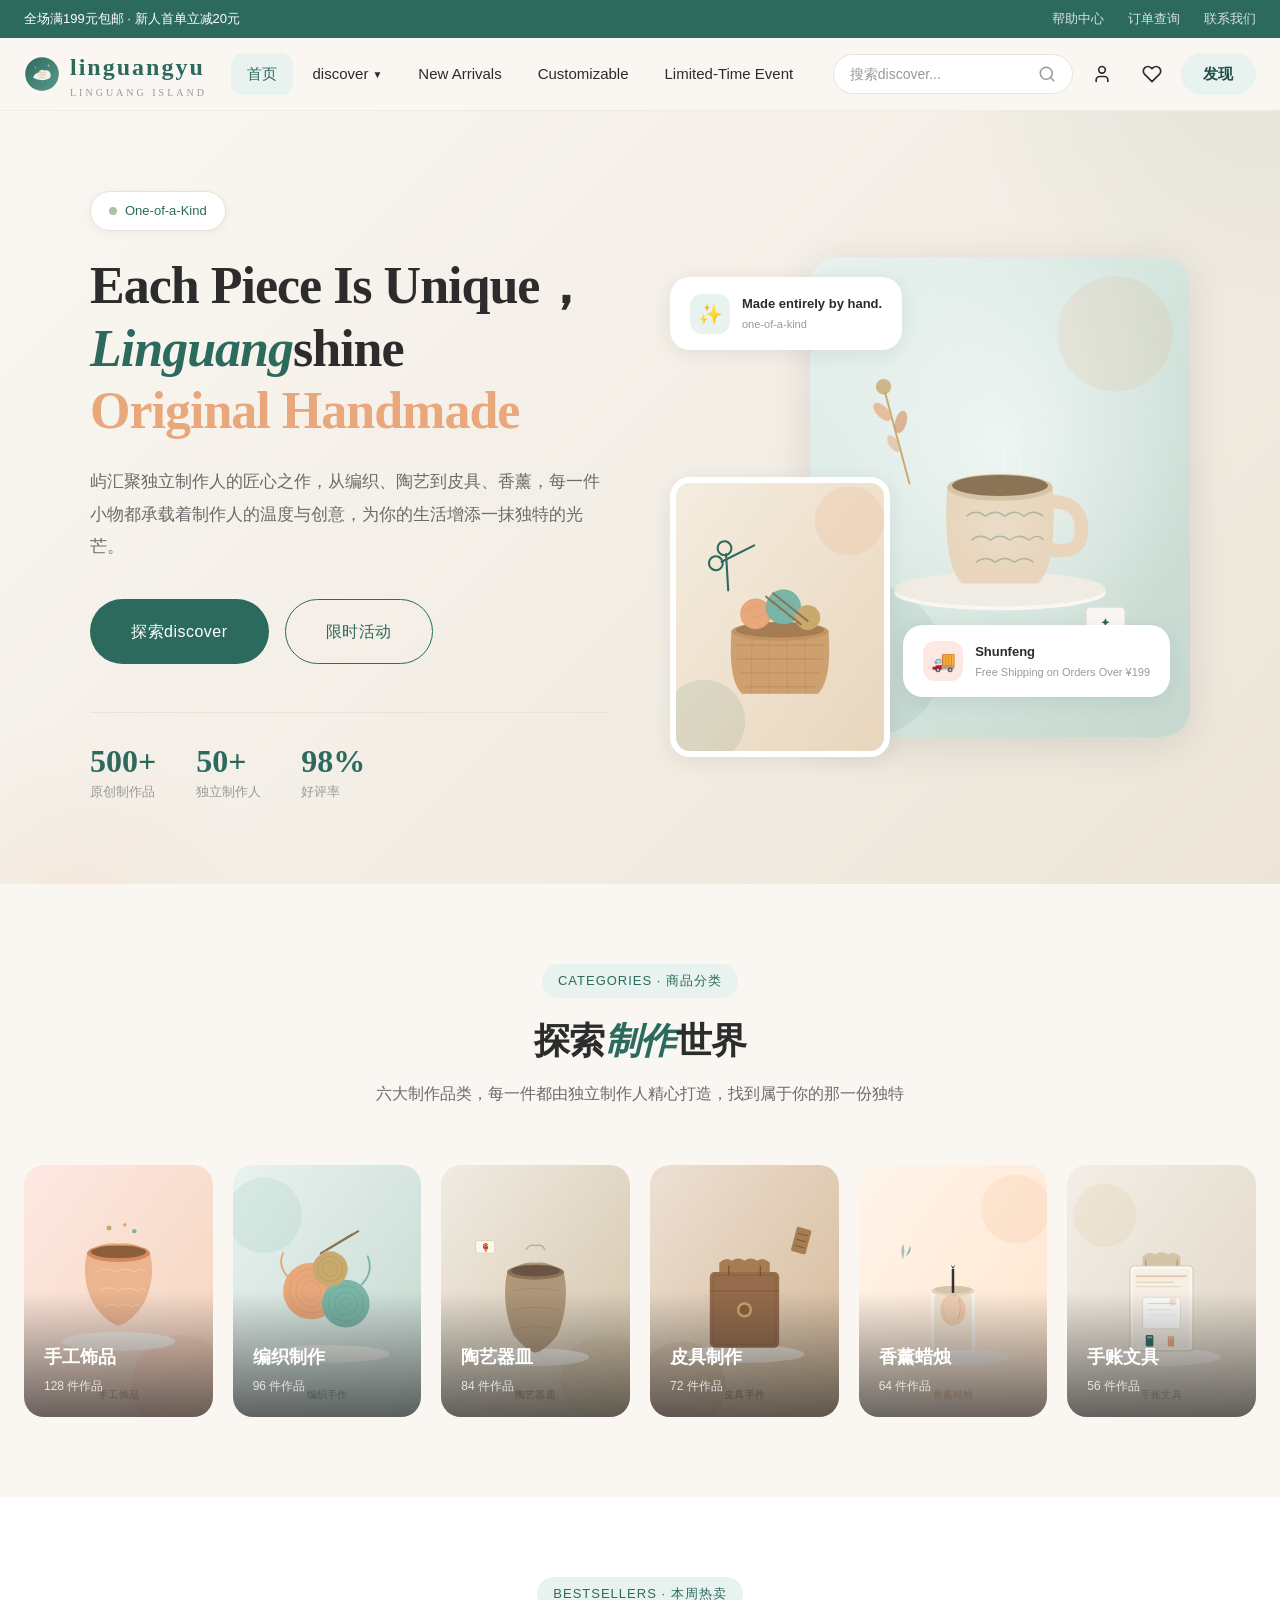
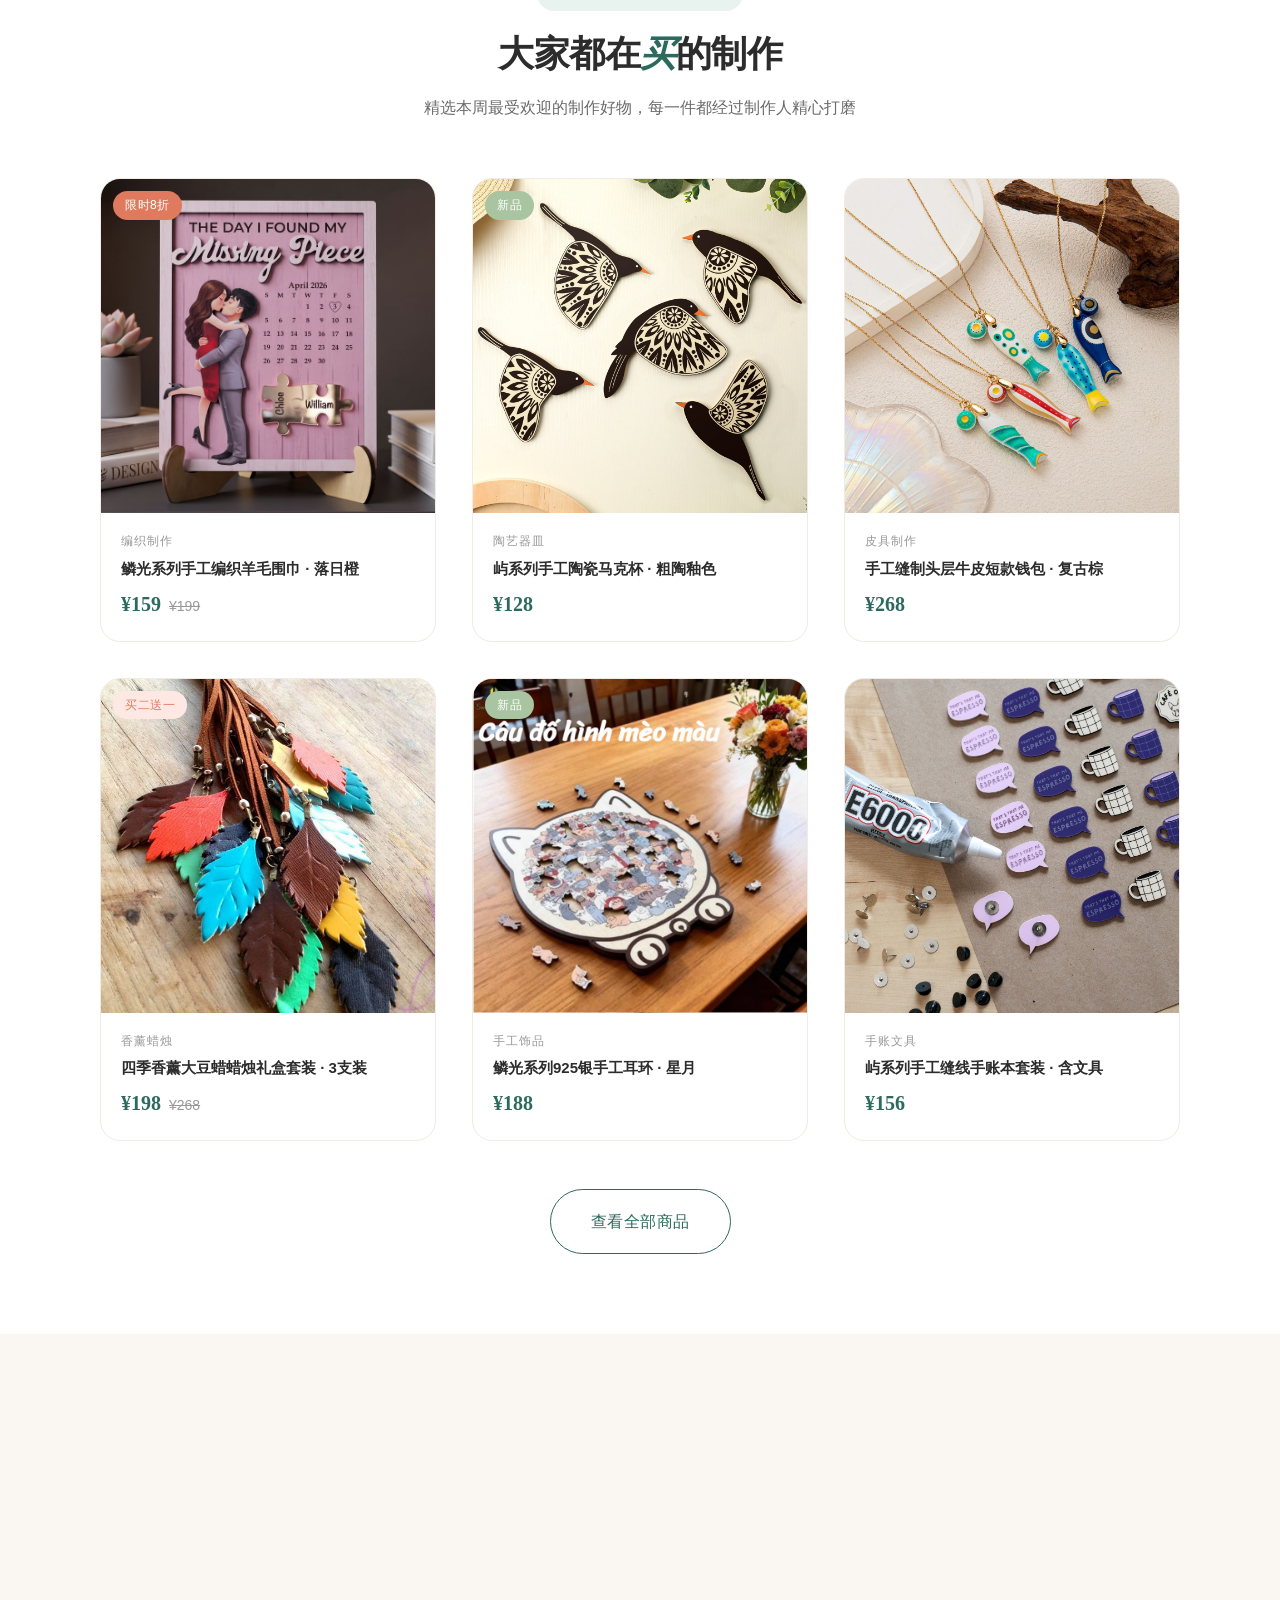
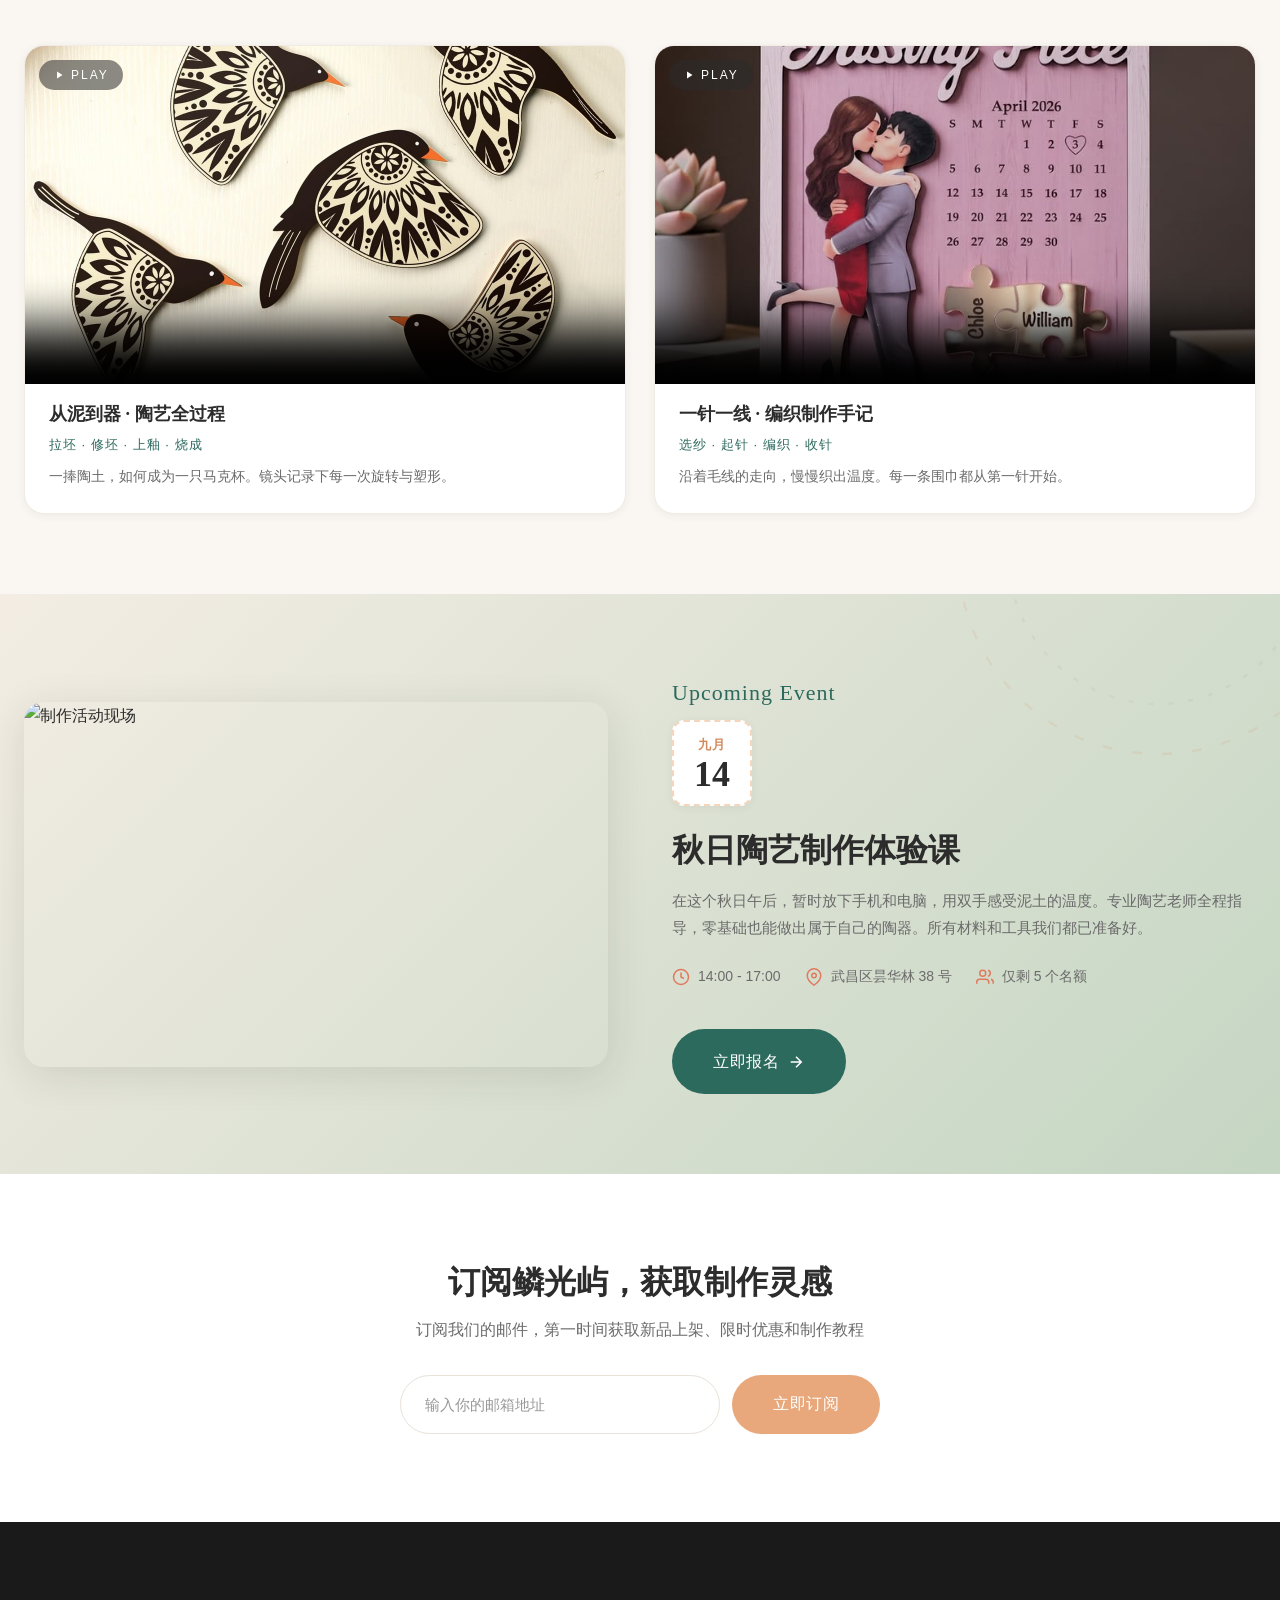
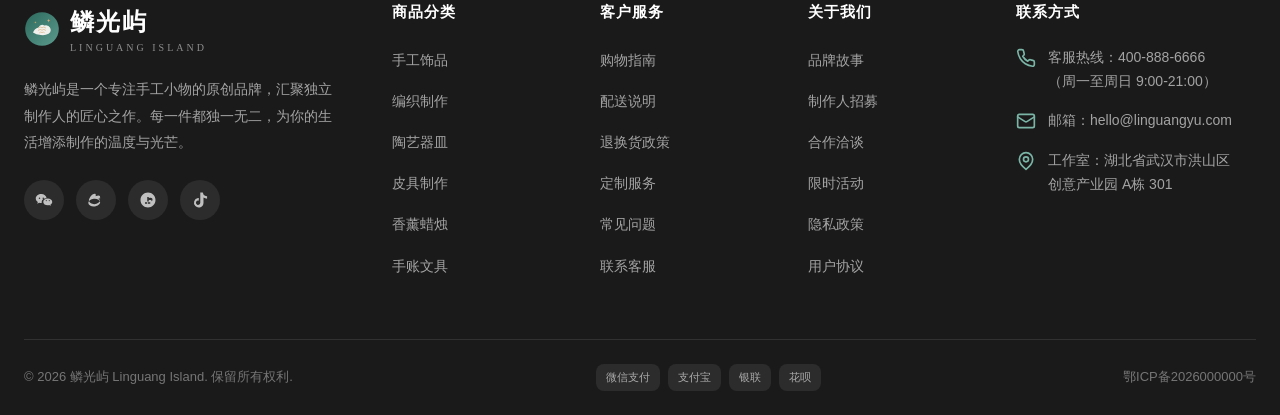
==== index.html @ 82189725 "Add files via upload" ====
<!DOCTYPE html>
<html lang="zh-CN">
<head>
  <meta charset="UTF-8">
  <meta name="viewport" content="width=device-width, initial-scale=1.0">
  <title>Linguang Island</title>
  <meta name="description" content="Linguang Island">
  <link rel="stylesheet" href="css/style.css">
  <link rel="icon" type="image/svg+xml" href="images/logo.svg">
</head>
<body>

  <!-- Top Bar -->
  <div class="top-bar">
    <div class="container">
      <span>全场满199元包邮 · 新人首单立减20元</span>
      <div class="top-bar-links">
        <a href="#">帮助中心</a>
        <a href="#">订单查询</a>
        <a href="#">联系我们</a>
      </div>
    </div>
  </div>

  <!-- Header -->
  <header class="header">
    <div class="container">
      <div class="header-inner">
        <!-- Logo -->
        <a href="index.html" class="logo">
          <img src="images/logo.svg" alt="鳞光屿" class="logo-icon" style="width:36px;height:36px;">
          <div>
            linguangyu
            <span class="logo-sub">LINGUANG ISLAND</span>
          </div>
        </a>

        <!-- Main Navigation -->
        <nav class="main-nav">
          <div class="nav-item"><a href="index.html" class="nav-link active">首页</a></div>
          <div class="nav-item">
            <a href="products.html" class="nav-link">discover<span class="arrow">▼</span></a>
            <div class="dropdown">
              <div class="dropdown-grid">
                <a href="products.html?cat=jewelry" class="dropdown-item"><div class="dropdown-item-icon">💍</div><div class="dropdown-item-title">手工饰品</div><div class="dropdown-item-desc">耳环/项链/手链</div></a>
                <a href="products.html?cat=knit" class="dropdown-item"><div class="dropdown-item-icon">🧶</div><div class="dropdown-item-title">编织制作</div><div class="dropdown-item-desc">围巾/帽子/玩偶</div></a>
                <a href="products.html?cat=ceramic" class="dropdown-item"><div class="dropdown-item-icon">🏺</div><div class="dropdown-item-title">陶艺器皿</div><div class="dropdown-item-desc">杯子/花瓶/餐具</div></a>
                <a href="products.html?cat=leather" class="dropdown-item"><div class="dropdown-item-icon">👜</div><div class="dropdown-item-title">皮具制作</div><div class="dropdown-item-desc">钱包/卡包/皮带</div></a>
                <a href="products.html?cat=candle" class="dropdown-item"><div class="dropdown-item-icon">🕯️</div><div class="dropdown-item-title">香薰蜡烛</div><div class="dropdown-item-desc">香薰/礼盒/套装</div></a>
                <a href="products.html?cat=stationery" class="dropdown-item"><div class="dropdown-item-icon">📔</div><div class="dropdown-item-title">手账文具</div><div class="dropdown-item-desc">笔记本/书签/胶带</div></a>
              </div>
              <div class="dropdown-featured">
                <span class="dropdown-featured-text">本周精选：<strong>手工编织围巾系列</strong> 限时8折</span>
                <a href="products.html" class="btn btn-sm btn-primary">立即选购</a>
              </div>
            </div>
          </div>
          <div class="nav-item"><a href="products.html?sort=new" class="nav-link">New Arrivals</a></div>
          <div class="nav-item"><a href="custom.html" class="nav-link">Customizable</a></div>
          <div class="nav-item"><a href="event.html" class="nav-link">Limited‑Time Event</a></div>
        </nav>

        <!-- Header Actions -->
        <div class="header-actions">
          <div class="search-bar">
            <input type="text" placeholder="搜索discover...">
            <button type="button" aria-label="搜索">
              <svg width="18" height="18" viewBox="0 0 24 24" fill="none" stroke="currentColor" stroke-width="2" stroke-linecap="round" stroke-linejoin="round"><circle cx="11" cy="11" r="8"/><path d="m21 21-4.35-4.35"/></svg>
            </button>
          </div>
          <button class="action-btn" aria-label="我的账户">
            <svg viewBox="0 0 24 24" fill="none" stroke="currentColor" stroke-width="2" stroke-linecap="round" stroke-linejoin="round"><path d="M19 21v-2a4 4 0 0 0-4-4H9a4 4 0 0 0-4 4v2"/><circle cx="12" cy="7" r="4"/></svg>
          </button>
          <button class="action-btn" aria-label="收藏">
            <svg viewBox="0 0 24 24" fill="none" stroke="currentColor" stroke-width="2" stroke-linecap="round" stroke-linejoin="round"><path d="M20.84 4.61a5.5 5.5 0 0 0-7.78 0L12 5.67l-1.06-1.06a5.5 5.5 0 0 0-7.78 7.78l1.06 1.06L12 21.23l7.78-7.78 1.06-1.06a5.5 5.5 0 0 0 0-7.78z"/></svg>
          </button>
          <a href="products.html" class="header-discover-btn">发现</a>
          <button class="action-btn mobile-menu-btn" aria-label="菜单">
            <svg viewBox="0 0 24 24" fill="none" stroke="currentColor" stroke-width="2" stroke-linecap="round" stroke-linejoin="round"><line x1="4" x2="20" y1="12" y2="12"/><line x1="4" x2="20" y1="6" y2="6"/><line x1="4" x2="20" y1="18" y2="18"/></svg>
          </button>
        </div>
      </div>
    </div>
  </header>

  <!-- Mobile Menu -->
  <div class="mobile-menu-overlay"></div>
  <div class="mobile-menu">
    <div class="mobile-menu-header">
      <span class="logo" style="font-size:20px;">鳞光屿</span>
      <button class="mobile-menu-close" aria-label="关闭">
        <svg width="20" height="20" viewBox="0 0 24 24" fill="none" stroke="currentColor" stroke-width="2" stroke-linecap="round" stroke-linejoin="round"><path d="M18 6 6 18"/><path d="m6 6 12 12"/></svg>
      </button>
    </div>
    <nav class="mobile-nav-list">
      <a href="index.html" class="mobile-nav-link active">首页</a>
      <a href="products.html" class="mobile-nav-link">discover</a>
      <a href="products.html?sort=new" class="mobile-nav-link">New Arrivals</a>
      <a href="custom.html" class="mobile-nav-link">Customizable</a>
      <a href="event.html" class="mobile-nav-link">Limited‑Time Event</a>
    </nav>
  </div>

  <!-- Hero Section -->
  <section class="hero">
    <div class="container">
      <div class="hero-content">
        <div class="hero-text">
          <div class="hero-badge">
            <span class="dot"></span>
            One‑of‑a‑Kind
          </div>
          <h1 class="hero-title">
            Each Piece Is Unique，<br>
            <span class="italic">Linguang</span>shine<br>
            <span class="accent-text">Original Handmade</span>
          </h1>
          <p class="hero-desc">
            屿汇聚独立制作人的匠心之作，从编织、陶艺到皮具、香薰，每一件小物都承载着制作人的温度与创意，为你的生活增添一抹独特的光芒。
          </p>
          <div class="hero-actions">
            <a href="products.html" class="btn btn-primary btn-lg">探索discover</a>
            <a href="event.html" class="btn btn-outline btn-lg">限时活动</a>
          </div>
          <div class="hero-stats">
            <div>
              <div class="hero-stat-number">500+</div>
              <div class="hero-stat-label">原创制作品</div>
            </div>
            <div>
              <div class="hero-stat-number">50+</div>
              <div class="hero-stat-label">独立制作人</div>
            </div>
            <div>
              <div class="hero-stat-number">98%</div>
              <div class="hero-stat-label">好评率</div>
            </div>
          </div>
        </div>
        <div class="hero-visual">
          <div class="hero-image-main">
            <img src="images/hero-1.svg" alt="手工陶瓷杯" style="width:100%;height:100%;object-fit:cover;">
          </div>
          <div class="hero-image-sub">
            <img src="images/hero-2.svg" alt="编织制作" style="width:100%;height:100%;object-fit:cover;">
          </div>
          <div class="hero-float-card hero-float-card-1">
            <div class="hero-float-icon" style="background:#E8F2EF;">✨</div>
            <div>
              <div class="hero-float-text">Made entirely by hand.</div>
              <div class="hero-float-sub">one‑of‑a‑kind</div>
            </div>
          </div>
          <div class="hero-float-card hero-float-card-2">
            <div class="hero-float-icon" style="background:#FDE8E3;">🚚</div>
            <div>
              <div class="hero-float-text">Shunfeng</div>
              <div class="hero-float-sub">Free Shipping on Orders Over ¥199</div>
            </div>
          </div>
        </div>
      </div>
    </div>
  </section>

  <!-- Marquee -->
  <!--
  <div class="marquee">
    <div class="marquee-content">
      <span class="marquee-item"><span class="dot"></span> 全场满199元包邮</span>
      <span class="marquee-item"><span class="dot"></span> 新人首单立减20元</span>
      <span class="marquee-item"><span class="dot"></span> 手工编织围巾限时8折</span>
      <span class="marquee-item"><span class="dot"></span> 香薰蜡烛礼盒买二送一</span>
      <span class="marquee-item"><span class="dot"></span> 支持私人定制</span>
      <span class="marquee-item"><span class="dot"></span> 7天无理由退换</span>
      <span class="marquee-item"><span class="dot"></span> 全场满199元包邮</span>
      <span class="marquee-item"><span class="dot"></span> 新人首单立减20元</span>
      <span class="marquee-item"><span class="dot"></span> 手工编织围巾限时8折</span>
      <span class="marquee-item"><span class="dot"></span> 香薰蜡烛礼盒买二送一</span>
      <span class="marquee-item"><span class="dot"></span> 支持私人定制</span>
      <span class="marquee-item"><span class="dot"></span> 7天无理由退换</span>
    </div>
  </div>
  -->

  <!-- Category Section -->
  <section class="section">
    <div class="container">
      <div class="section-header">
        <div class="section-tag">CATEGORIES · 商品分类</div>
        <h2 class="section-title">探索<span class="highlight">制作</span>世界</h2>
        <p class="section-subtitle">六大制作品类，每一件都由独立制作人精心打造，找到属于你的那一份独特</p>
      </div>
      <div class="category-grid">
        <a href="products.html?cat=jewelry" class="category-card">
          <img src="images/category-1.svg" alt="手工饰品" class="category-card-img">
          <div class="category-card-overlay">
            <div class="category-card-name">手工饰品</div>
            <div class="category-card-count">128 件作品</div>
          </div>
        </a>
        <a href="products.html?cat=knit" class="category-card">
          <img src="images/category-2.svg" alt="编织制作" class="category-card-img">
          <div class="category-card-overlay">
            <div class="category-card-name">编织制作</div>
            <div class="category-card-count">96 件作品</div>
          </div>
        </a>
        <a href="products.html?cat=ceramic" class="category-card">
          <img src="images/category-3.svg" alt="陶艺器皿" class="category-card-img">
          <div class="category-card-overlay">
            <div class="category-card-name">陶艺器皿</div>
            <div class="category-card-count">84 件作品</div>
          </div>
        </a>
        <a href="products.html?cat=leather" class="category-card">
          <img src="images/category-4.svg" alt="皮具制作" class="category-card-img">
          <div class="category-card-overlay">
            <div class="category-card-name">皮具制作</div>
            <div class="category-card-count">72 件作品</div>
          </div>
        </a>
        <a href="products.html?cat=candle" class="category-card">
          <img src="images/category-5.svg" alt="香薰蜡烛" class="category-card-img">
          <div class="category-card-overlay">
            <div class="category-card-name">香薰蜡烛</div>
            <div class="category-card-count">64 件作品</div>
          </div>
        </a>
        <a href="products.html?cat=stationery" class="category-card">
          <img src="images/category-6.svg" alt="手账文具" class="category-card-img">
          <div class="category-card-overlay">
            <div class="category-card-name">手账文具</div>
            <div class="category-card-count">56 件作品</div>
          </div>
        </a>
      </div>
    </div>
  </section>

  <!-- Featured Products -->
  <section class="section bg-primary-bg">
    <div class="container">
      <div class="section-header">
        <div class="section-tag">BESTSELLERS · 本周热卖</div>
        <h2 class="section-title">大家都在<span class="highlight">买</span>的制作</h2>
        <p class="section-subtitle">精选本周最受欢迎的制作好物，每一件都经过制作人精心打磨</p>
      </div>
      <div class="product-grid">
        <!-- Product 1 -->
        <div class="product-card">
          <div class="product-card-img-wrap">
            <div class="product-badges">
              <span class="badge badge-sale">限时8折</span>
            </div>
            <button class="product-wishlist" aria-label="收藏">
              <svg width="18" height="18" viewBox="0 0 24 24" fill="none" stroke="currentColor" stroke-width="2" stroke-linecap="round" stroke-linejoin="round"><path d="M20.84 4.61a5.5 5.5 0 0 0-7.78 0L12 5.67l-1.06-1.06a5.5 5.5 0 0 0-7.78 7.78l1.06 1.06L12 21.23l7.78-7.78 1.06-1.06a5.5 5.5 0 0 0 0-7.78z"/></svg>
            </button>
            <a href="product-detail.html"><img src="works/01.jpg" alt="手工编织围巾" class="product-card-img"></a>
          </div>
          <div class="product-card-body">
            <div class="product-card-category">编织制作</div>
            <a href="product-detail.html" class="product-card-title">鳞光系列手工编织羊毛围巾 · 落日橙</a>
            <div class="product-card-price">
              <span class="price-current">¥159</span>
              <span class="price-original">¥199</span>
            </div>
          </div>
        </div>
        <!-- Product 2 -->
        <div class="product-card">
          <div class="product-card-img-wrap">
            <div class="product-badges">
              <span class="badge badge-new">新品</span>
            </div>
            <button class="product-wishlist" aria-label="收藏">
              <svg width="18" height="18" viewBox="0 0 24 24" fill="none" stroke="currentColor" stroke-width="2" stroke-linecap="round" stroke-linejoin="round"><path d="M20.84 4.61a5.5 5.5 0 0 0-7.78 0L12 5.67l-1.06-1.06a5.5 5.5 0 0 0-7.78 7.78l1.06 1.06L12 21.23l7.78-7.78 1.06-1.06a5.5 5.5 0 0 0 0-7.78z"/></svg>
            </button>
            <a href="product-detail.html"><img src="works/054cdf0217a93ebdaa423b9df954e02b.jpg" alt="手工陶瓷马克杯" class="product-card-img"></a>
          </div>
          <div class="product-card-body">
            <div class="product-card-category">陶艺器皿</div>
            <a href="product-detail.html" class="product-card-title">屿系列手工陶瓷马克杯 · 粗陶釉色</a>
            <div class="product-card-price">
              <span class="price-current">¥128</span>
            </div>
          </div>
        </div>
        <!-- Product 3 -->
        <div class="product-card">
          <div class="product-card-img-wrap">
            <button class="product-wishlist" aria-label="收藏">
              <svg width="18" height="18" viewBox="0 0 24 24" fill="none" stroke="currentColor" stroke-width="2" stroke-linecap="round" stroke-linejoin="round"><path d="M20.84 4.61a5.5 5.5 0 0 0-7.78 0L12 5.67l-1.06-1.06a5.5 5.5 0 0 0-7.78 7.78l1.06 1.06L12 21.23l7.78-7.78 1.06-1.06a5.5 5.5 0 0 0 0-7.78z"/></svg>
            </button>
            <a href="product-detail.html"><img src="works/069d8d57722f1eefb7612235d0c92d77.jpg" alt="手工皮革钱包" class="product-card-img"></a>
          </div>
          <div class="product-card-body">
            <div class="product-card-category">皮具制作</div>
            <a href="product-detail.html" class="product-card-title">手工缝制头层牛皮短款钱包 · 复古棕</a>
            <div class="product-card-price">
              <span class="price-current">¥268</span>
            </div>
          </div>
        </div>
        <!-- Product 4 -->
        <div class="product-card">
          <div class="product-card-img-wrap">
            <div class="product-badges">
              <span class="badge badge-coral">买二送一</span>
            </div>
            <button class="product-wishlist" aria-label="收藏">
              <svg width="18" height="18" viewBox="0 0 24 24" fill="none" stroke="currentColor" stroke-width="2" stroke-linecap="round" stroke-linejoin="round"><path d="M20.84 4.61a5.5 5.5 0 0 0-7.78 0L12 5.67l-1.06-1.06a5.5 5.5 0 0 0-7.78 7.78l1.06 1.06L12 21.23l7.78-7.78 1.06-1.06a5.5 5.5 0 0 0 0-7.78z"/></svg>
            </button>
            <a href="product-detail.html"><img src="works/1fd205de11f5d47ad83b0c7072961576.jpg" alt="香薰蜡烛礼盒" class="product-card-img"></a>
          </div>
          <div class="product-card-body">
            <div class="product-card-category">香薰蜡烛</div>
            <a href="product-detail.html" class="product-card-title">四季香薰大豆蜡蜡烛礼盒套装 · 3支装</a>
            <div class="product-card-price">
              <span class="price-current">¥198</span>
              <span class="price-original">¥268</span>
            </div>
          </div>
        </div>
        <!-- Product 5 -->
        <div class="product-card">
          <div class="product-card-img-wrap">
            <div class="product-badges">
              <span class="badge badge-new">新品</span>
            </div>
            <button class="product-wishlist" aria-label="收藏">
              <svg width="18" height="18" viewBox="0 0 24 24" fill="none" stroke="currentColor" stroke-width="2" stroke-linecap="round" stroke-linejoin="round"><path d="M20.84 4.61a5.5 5.5 0 0 0-7.78 0L12 5.67l-1.06-1.06a5.5 5.5 0 0 0-7.78 7.78l1.06 1.06L12 21.23l7.78-7.78 1.06-1.06a5.5 5.5 0 0 0 0-7.78z"/></svg>
            </button>
            <a href="product-detail.html"><img src="works/2268b798a21c0e05ef286d9afd40e5c9.jpg" alt="手工银饰耳环" class="product-card-img"></a>
          </div>
          <div class="product-card-body">
            <div class="product-card-category">手工饰品</div>
            <a href="product-detail.html" class="product-card-title">鳞光系列925银手工耳环 · 星月</a>
            <div class="product-card-price">
              <span class="price-current">¥188</span>
            </div>
          </div>
        </div>
        <!-- Product 6 -->
        <div class="product-card">
          <div class="product-card-img-wrap">
            <button class="product-wishlist" aria-label="收藏">
              <svg width="18" height="18" viewBox="0 0 24 24" fill="none" stroke="currentColor" stroke-width="2" stroke-linecap="round" stroke-linejoin="round"><path d="M20.84 4.61a5.5 5.5 0 0 0-7.78 0L12 5.67l-1.06-1.06a5.5 5.5 0 0 0-7.78 7.78l1.06 1.06L12 21.23l7.78-7.78 1.06-1.06a5.5 5.5 0 0 0 0-7.78z"/></svg>
            </button>
            <a href="product-detail.html"><img src="works/23e4ec383b1816b4c98a01805032002c.jpg" alt="手工缝线手账本" class="product-card-img"></a>
          </div>
          <div class="product-card-body">
            <div class="product-card-category">手账文具</div>
            <a href="product-detail.html" class="product-card-title">屿系列手工缝线手账本套装 · 含文具</a>
            <div class="product-card-price">
              <span class="price-current">¥156</span>
            </div>
          </div>
        </div>
      </div>
      <div class="text-center" style="margin-top:48px;">
        <a href="products.html" class="btn btn-outline btn-lg">查看全部商品</a>
      </div>
    </div>
  </section>

  <!-- 制作手记（视频） -->
  <section class="section bg-cream" id="journal">
    <div class="container">
      <div class="section-header">
        <div class="section-tag">STUDIO NOTES · 制作手记</div>
        <h2 class="section-title">镜头里的<span class="highlight">创作现场</span></h2>
        <p class="section-subtitle">记录一件作品从原料到成形的过程。戴上耳机，听一听泥土、木屑与针线的声音。</p>
      </div>
      <div class="video-grid">
        <!-- Video 1 -->
        <article class="video-card">
          <div class="video-frame">
            <span class="video-badge">
              <svg width="12" height="12" viewBox="0 0 24 24" fill="currentColor"><path d="M8 5v14l11-7z"/></svg>
              PLAY
            </span>
            <video controls preload="metadata" poster="works/054cdf0217a93ebdaa423b9df954e02b.jpg">
              <source src="https://interactive-examples.mdn.mozilla.net/media/cc0-videos/flower.mp4" type="video/mp4">
            </video>
          </div>
          <div class="video-copy">
            <h3>从泥到器 · 陶艺全过程</h3>
            <p class="video-sub">拉坯 · 修坯 · 上釉 · 烧成</p>
            <p>一捧陶土，如何成为一只马克杯。镜头记录下每一次旋转与塑形。</p>
          </div>
        </article>
        <!-- Video 2 -->
        <article class="video-card">
          <div class="video-frame">
            <span class="video-badge">
              <svg width="12" height="12" viewBox="0 0 24 24" fill="currentColor"><path d="M8 5v14l11-7z"/></svg>
              PLAY
            </span>
            <video controls preload="metadata" poster="works/01.jpg">
              <source src="https://www.w3schools.com/html/mov_bbb.mp4" type="video/mp4">
            </video>
          </div>
          <div class="video-copy">
            <h3>一针一线 · 编织制作手记</h3>
            <p class="video-sub">选纱 · 起针 · 编织 · 收针</p>
            <p>沿着毛线的走向，慢慢织出温度。每一条围巾都从第一针开始。</p>
          </div>
        </article>
      </div>
    </div>
  </section>
  <!-- Feature Banner 
  <section class="section">
    <div class="container">
      <div class="feature-banner">
        <img src="images/hero-2.svg" alt="制作定制" class="feature-banner-img" style="width:100%;height:100%;object-fit:cover;min-height:400px;">
        <div class="feature-banner-content">
          <div class="feature-banner-tag">CUSTOM MADE · 私人定制</div>
          <h2 class="feature-banner-title">让每一件制作<br>都有你的故事</h2>
          <p class="feature-banner-desc">
            支持刻字、选色、定制尺寸等个性化服务。无论是送给自己的礼物，还是为特别的人准备的惊喜，我们都能为你量身打造独一无二的制作好物。
          </p>
          <div style="display:flex;gap:16px;flex-wrap:wrap;">
            <a href="#" class="btn btn-accent btn-lg">开始定制</a>
            <a href="#" class="btn btn-outline-light btn-lg">查看定制案例</a>
          </div>
        </div>
      </div>
    </div>
  </section>
  -->
  <!-- 活动预告区 -->
  <section class="event-preview section">
    <div class="container">
      <div class="event-preview-image">
        <img class="event-preview-img" src="https://aka.doubaocdn.com/s/JqZq8xlWY7" alt="制作活动现场">
      </div>
      <div class="event-preview-content">
        <span class="section-eyebrow">Upcoming Event</span>
        <div class="event-date-badge">
          <span class="month">九月</span>
          <span class="day">14</span>
        </div>
        <h2 class="event-preview-title">秋日陶艺制作体验课</h2>
        <p class="event-preview-desc">
          在这个秋日午后，暂时放下手机和电脑，用双手感受泥土的温度。专业陶艺老师全程指导，零基础也能做出属于自己的陶器。所有材料和工具我们都已准备好。
        </p>
        <div class="event-meta">
          <div class="event-meta-item">
            <svg viewBox="0 0 24 24" fill="none" stroke="currentColor" stroke-width="2"><circle cx="12" cy="12" r="10"/><path d="M12 6v6l4 2"/></svg>
            14:00 - 17:00
          </div>
          <div class="event-meta-item">
            <svg viewBox="0 0 24 24" fill="none" stroke="currentColor" stroke-width="2"><path d="M21 10c0 7-9 13-9 13s-9-6-9-13a9 9 0 0 1 18 0z"/><circle cx="12" cy="10" r="3"/></svg>
            武昌区昙华林 38 号
          </div>
          <div class="event-meta-item">
            <svg viewBox="0 0 24 24" fill="none" stroke="currentColor" stroke-width="2"><path d="M17 21v-2a4 4 0 0 0-4-4H5a4 4 0 0 0-4 4v2"/><circle cx="9" cy="7" r="4"/><path d="M23 21v-2a4 4 0 0 0-3-3.87"/><path d="M16 3.13a4 4 0 0 1 0 7.75"/></svg>
            仅剩 5 个名额
          </div>
        </div>
        <a href="event.html" class="btn btn-primary btn-lg">
          立即报名
          <svg width="18" height="18" viewBox="0 0 24 24" fill="none" stroke="currentColor" stroke-width="2"><path d="M5 12h14M12 5l7 7-7 7"/></svg>
        </a>
      </div>
    </div>
  </section>

  <!-- Brand Story 
  <section class="section" id="brand-story">
    <div class="container">
      <div class="brand-story">
        <div class="brand-story-images">
          <div class="brand-story-img-1">
            <img src="images/brand-1.svg" alt="制作工作台" style="width:100%;height:100%;object-fit:cover;">
          </div>
          <div class="brand-story-img-2">
            <img src="images/brand-2.svg" alt="制作细节" style="width:100%;height:100%;object-fit:cover;">
          </div>
          <div class="brand-story-experience">
            <div class="brand-story-experience-num">5+</div>
            <div class="brand-story-experience-text">年制作经验</div>
          </div>
        </div>
        <div class="brand-story-content">
          <div class="section-tag">OUR STORY · 品牌故事</div>
          <h2 class="brand-story-title">在鳞光屿，<br>每一件小物都有<span class="text-primary">温度</span></h2>
          <p class="brand-story-text">
            鳞光屿诞生于2019年的一个小小工作室。创始人阿屿是一位热爱制作的独立设计师，她相信每一件亲手制作的物品都承载着制作者的心意与温度。
          </p>
          <p class="brand-story-text">
            我们汇聚了50多位独立制作人，从编织、陶艺到皮具、香薰，每一件作品都经过精心打磨。我们拒绝工业化量产，坚持纯手工制作，让每一件小物都独一无二。
          </p>
          <div class="brand-story-features">
            <div class="brand-story-feature">
              <div class="brand-story-feature-icon">✓</div>
              纯手工制作
            </div>
            <div class="brand-story-feature">
              <div class="brand-story-feature-icon">✓</div>
              天然环保材料
            </div>
            <div class="brand-story-feature">
              <div class="brand-story-feature-icon">✓</div>
              独立设计师品牌
            </div>
            <div class="brand-story-feature">
              <div class="brand-story-feature-icon">✓</div>
              支持私人定制
            </div>
          </div>
          <a href="#" class="btn btn-primary btn-lg">了解更多</a>
        </div>
      </div>
    </div>
  </section>
  -->

  <!-- Trust Badges 
  <section class="section-sm bg-soft">
    <div class="container">
      <div class="trust-badges">
        <div class="trust-badge">
          <div class="trust-badge-icon">🎁</div>
          <div>
            <div class="trust-badge-title">精美包装</div>
            <div class="trust-badge-desc">每件商品礼盒包装</div>
          </div>
        </div>
        <div class="trust-badge">
          <div class="trust-badge-icon">🚚</div>
          <div>
            <div class="trust-badge-title">顺丰包邮</div>
            <div class="trust-badge-desc">满199元全国包邮</div>
          </div>
        </div>
        <div class="trust-badge">
          <div class="trust-badge-icon">↩️</div>
          <div>
            <div class="trust-badge-title">7天退换</div>
            <div class="trust-badge-desc">无理由退换货</div>
          </div>
        </div>
        <div class="trust-badge">
          <div class="trust-badge-icon">💬</div>
          <div>
            <div class="trust-badge-title">专属客服</div>
            <div class="trust-badge-desc">1对1贴心服务</div>
          </div>
        </div>
      </div>
    </div>
  </section>
  -->
  <!-- Testimonials 
  <section class="section">
    <div class="container">
      <div class="section-header">
        <div class="section-tag">REVIEWS · 用户评价</div>
        <h2 class="section-title">他们都<span class="highlight">爱</span>鳞光屿</h2>
        <p class="section-subtitle">来自真实用户的制作体验分享</p>
      </div>
      <div class="testimonial-grid">
        <div class="testimonial-card">
          <div class="testimonial-quote">"</div>
          <p class="testimonial-text">收到手工编织围巾的那一刻真的被惊艳到了，质感非常好，能感受到制作人的用心。包装也很精美，送人特别有面子！</p>
          <div class="testimonial-author">
            <div class="testimonial-avatar">🌸</div>
            <div>
              <div class="testimonial-name">小鹿同学</div>
              <div class="testimonial-role">购买了手工编织围巾</div>
            </div>
          </div>
        </div>
        <div class="testimonial-card">
          <div class="testimonial-quote">"</div>
          <p class="testimonial-text">定制的陶瓷马克杯收到了，刻字效果非常棒！杯子的釉色很特别，用它喝水心情都变好了。已经回购第三个了。</p>
          <div class="testimonial-author">
            <div class="testimonial-avatar">☕</div>
            <div>
              <div class="testimonial-name">咖啡爱好者</div>
              <div class="testimonial-role">购买了定制陶瓷杯</div>
            </div>
          </div>
        </div>
        <div class="testimonial-card">
          <div class="testimonial-quote">"</div>
          <p class="testimonial-text">香薰蜡烛的味道太治愈了！点燃后整个房间都是淡淡的花香，而且燃烧很均匀。礼盒包装很精致，送给闺蜜她特别喜欢。</p>
          <div class="testimonial-author">
            <div class="testimonial-avatar">🕯️</div>
            <div>
              <div class="testimonial-name">慢生活小姐</div>
              <div class="testimonial-role">购买了香薰蜡烛礼盒</div>
            </div>
          </div>
        </div>
      </div>
    </div>
  </section>
  -->
  <!-- Event Promotion Banner 
  <section class="section">
    <div class="container">
      <div class="feature-banner" style="background:linear-gradient(135deg,#E8A87C 0%,#D48B5C 100%);">
        <div class="feature-banner-content" style="order:1;">
          <div class="feature-banner-tag" style="background:rgba(255,255,255,0.2);">LIMITED TIME · 限时活动</div>
          <h2 class="feature-banner-title">秋日制作节<br>全场低至<span style="color:#FFF5EB;">5折</span>起</h2>
          <p class="feature-banner-desc">
            9月1日-9月15日，鳞光屿秋日制作节盛大开启！精选制作好物限时特惠，满减叠加优惠券，还有神秘赠品等你拿。
          </p>
          <div style="display:flex;gap:16px;flex-wrap:wrap;">
            <a href="event.html" class="btn btn-primary btn-lg" style="background:#fff;color:#D48B5C;">立即抢购</a>
            <a href="event.html" class="btn btn-outline-light btn-lg">活动详情</a>
          </div>
        </div>
        <img src="works/1fd205de11f5d47ad83b0c7072961576.jpg" alt="秋日制作节" style="width:100%;height:100%;object-fit:cover;min-height:400px;order:2;">
      </div>
    </div>
  </section>
  -->
  
  <!-- Newsletter -->
  <section class="section newsletter-band">
    <div class="container">
      <div class="newsletter">
        <h2 class="newsletter-title">订阅鳞光屿，获取制作灵感</h2>
        <p class="newsletter-desc">订阅我们的邮件，第一时间获取新品上架、限时优惠和制作教程</p>
        <form class="newsletter-form" onsubmit="return false;">
          <input type="email" class="newsletter-input" placeholder="输入你的邮箱地址">
          <button type="submit" class="btn btn-accent btn-lg">立即订阅</button>
        </form>
      </div>
    </div>
  </section>

  <!-- Footer -->
  <footer class="footer">
    <div class="container">
      <div class="footer-top">
        <div class="footer-brand">
          <div class="logo" style="color:#fff;margin-bottom:20px;">
            <img src="images/logo.svg" alt="鳞光屿" style="width:36px;height:36px;">
            <div>鳞光屿<span class="logo-sub" style="color:rgba(255,255,255,0.5);">LINGUANG ISLAND</span></div>
          </div>
          <p class="footer-brand-desc">
            鳞光屿是一个专注手工小物的原创品牌，汇聚独立制作人的匠心之作。每一件都独一无二，为你的生活增添制作的温度与光芒。
          </p>
          <div class="footer-social">
            <a href="#" aria-label="微信"><svg width="18" height="18" viewBox="0 0 24 24" fill="currentColor"><path d="M8.5 4C4.36 4 1 6.69 1 10c0 1.89 1.08 3.56 2.78 4.66L3 17l2.5-1.32c.93.26 1.93.4 2.97.4.2 0 .4-.01.6-.02-.13-.43-.2-.88-.2-1.35 0-2.76 2.69-5 6-5 .22 0 .43.01.64.03C15.05 6.47 12.06 4 8.5 4zM6 8.5c.55 0 1 .45 1 1s-.45 1-1 1-1-.45-1-1 .45-1 1-1zm5 0c.55 0 1 .45 1 1s-.45 1-1 1-1-.45-1-1 .45-1 1-1z"/><path d="M23 14.5c0-2.49-2.69-4.5-6-4.5s-6 2.01-6 4.5 2.69 4.5 6 4.5c.69 0 1.35-.09 1.97-.27L21 20l-.55-1.83C21.95 17.24 23 15.97 23 14.5zm-8-1c-.41 0-.75-.34-.75-.75s.34-.75.75-.75.75.34.75.75-.34.75-.75.75zm4 0c-.41 0-.75-.34-.75-.75s.34-.75.75-.75.75.34.75.75-.34.75-.75.75z"/></svg></a>
            <a href="#" aria-label="微博"><svg width="18" height="18" viewBox="0 0 24 24" fill="currentColor"><path d="M10.1 20.5c-4.3.4-8-1.5-8.3-4.3-.2-2.8 3.1-5.4 7.4-5.8 4.3-.4 8 1.5 8.3 4.3.2 2.8-3.1 5.4-7.4 5.8zm7.5-10.7c-.4-.1-.7-.2-.5-.7.4-1 .4-1.8 0-2.3-.7-.9-2.7-.9-5 0 0 0-.7.3-.5-.3.3-1 .2-1.9-.3-2.4-1-1-3.8.1-6.1 2.4C3.5 8.8 2.5 10.7 2.5 12.4c0 3.2 4 5.1 7.1 5.1 4.5 0 7.6-2.6 7.6-4.7 0-1.3-1.1-2-2.1-2.3.1 0 .1-.1.2-.1 1.7-.3 2.9-1.6 2.3-3z"/></svg></a>
            <a href="#" aria-label="小红书"><svg width="18" height="18" viewBox="0 0 24 24" fill="currentColor"><path d="M12 2C6.48 2 2 6.48 2 12s4.48 10 10 10 10-4.48 10-10S17.52 2 12 2zm-1 15H8v-2h3v2zm4 0h-3v-2h3v2zm1.5-5.5c-.5.5-1.5.5-2 .5-.5 0-1 0-1.5-.5V14h-2V8h2v1.5c.5-.5 1.5-.5 2.5-.5 1.5 0 2.5 1 2.5 2.5 0 1-.5 1.5-1.5 2z"/></svg></a>
            <a href="#" aria-label="抖音"><svg width="18" height="18" viewBox="0 0 24 24" fill="currentColor"><path d="M19.59 6.69a4.83 4.83 0 0 1-3.77-4.25V2h-3.45v13.67a2.89 2.89 0 0 1-5.2 1.74 2.89 2.89 0 0 1 2.31-4.64 2.93 2.93 0 0 1 .88.13V9.4a6.84 6.84 0 0 0-1-.05A6.33 6.33 0 0 0 5.8 20.1a6.34 6.34 0 0 0 10.86-4.43v-7a8.16 8.16 0 0 0 4.77 1.52v-3.4a4.85 4.85 0 0 1-1.84-.1z"/></svg></a>
          </div>
        </div>
        <div>
          <h4 class="footer-col-title">商品分类</h4>
          <ul class="footer-links">
            <li><a href="products.html?cat=jewelry">手工饰品</a></li>
            <li><a href="products.html?cat=knit">编织制作</a></li>
            <li><a href="products.html?cat=ceramic">陶艺器皿</a></li>
            <li><a href="products.html?cat=leather">皮具制作</a></li>
            <li><a href="products.html?cat=candle">香薰蜡烛</a></li>
            <li><a href="products.html?cat=stationery">手账文具</a></li>
          </ul>
        </div>
        <div>
          <h4 class="footer-col-title">客户服务</h4>
          <ul class="footer-links">
            <li><a href="#">购物指南</a></li>
            <li><a href="#">配送说明</a></li>
            <li><a href="#">退换货政策</a></li>
            <li><a href="#">定制服务</a></li>
            <li><a href="#">常见问题</a></li>
            <li><a href="#">联系客服</a></li>
          </ul>
        </div>
        <div>
          <h4 class="footer-col-title">关于我们</h4>
          <ul class="footer-links">
            <li><a href="#brand-story">品牌故事</a></li>
            <li><a href="#">制作人招募</a></li>
            <li><a href="#">合作洽谈</a></li>
            <li><a href="event.html">限时活动</a></li>
            <li><a href="#">隐私政策</a></li>
            <li><a href="#">用户协议</a></li>
          </ul>
        </div>
        <div>
          <h4 class="footer-col-title">联系方式</h4>
          <div class="footer-contact-item">
            <svg class="footer-contact-icon" viewBox="0 0 24 24" fill="none" stroke="currentColor" stroke-width="2" stroke-linecap="round" stroke-linejoin="round"><path d="M22 16.92v3a2 2 0 0 1-2.18 2 19.79 19.79 0 0 1-8.63-3.07 19.5 19.5 0 0 1-6-6 19.79 19.79 0 0 1-3.07-8.67A2 2 0 0 1 4.11 2h3a2 2 0 0 1 2 1.72 12.84 12.84 0 0 0 .7 2.81 2 2 0 0 1-.45 2.11L8.09 9.91a16 16 0 0 0 6 6l1.27-1.27a2 2 0 0 1 2.11-.45 12.84 12.84 0 0 0 2.81.7A2 2 0 0 1 22 16.92z"/></svg>
            <span>客服热线：400-888-6666<br>（周一至周日 9:00-21:00）</span>
          </div>
          <div class="footer-contact-item">
            <svg class="footer-contact-icon" viewBox="0 0 24 24" fill="none" stroke="currentColor" stroke-width="2" stroke-linecap="round" stroke-linejoin="round"><rect width="20" height="16" x="2" y="4" rx="2"/><path d="m22 7-8.97 5.7a1.94 1.94 0 0 1-2.06 0L2 7"/></svg>
            <span>邮箱：hello@linguangyu.com</span>
          </div>
          <div class="footer-contact-item">
            <svg class="footer-contact-icon" viewBox="0 0 24 24" fill="none" stroke="currentColor" stroke-width="2" stroke-linecap="round" stroke-linejoin="round"><path d="M20 10c0 6-8 12-8 12s-8-6-8-12a8 8 0 0 1 16 0Z"/><circle cx="12" cy="10" r="3"/></svg>
            <span>工作室：湖北省武汉市洪山区<br>创意产业园 A栋 301</span>
          </div>
        </div>
      </div>
      <div class="footer-bottom">
        <div>© 2026 鳞光屿 Linguang Island. 保留所有权利.</div>
        <div class="footer-payment">
          <span>微信支付</span>
          <span>支付宝</span>
          <span>银联</span>
          <span>花呗</span>
        </div>
        <div>鄂ICP备2026000000号</div>
      </div>
    </div>
  </footer>

  <!-- Back to Top -->
  <button class="back-to-top" aria-label="返回顶部">
    <svg width="20" height="20" viewBox="0 0 24 24" fill="none" stroke="currentColor" stroke-width="2" stroke-linecap="round" stroke-linejoin="round"><path d="m18 15-6-6-6 6"/></svg>
  </button>

  <script src="js/main.js"></script>
</body>
</html>
---- css/style.css ----
/* ============================================
   鳞光屿 Linguang Island - 主样式表
   ins风手工小物品牌网站
   ============================================ */

/* ---------- CSS Variables ---------- */
:root {
  --bg-cream: #FAF7F2;
  --bg-white: #FFFFFF;
  --bg-soft: #F3EEE6;
  --primary: #2D6A5E;
  --primary-dark: #1F4D44;
  --primary-light: #7AB5A6;
  --primary-bg: #E8F2EF;
  --accent: #E8A87C;
  --accent-dark: #D48B5C;
  --accent-light: #F5D5BC;
  --gold: #C9A96E;
  --gold-light: #E8D5A8;
  --coral: #E07A5F;
  --sage: #A8C4A0;
  --text-dark: #2C2C2C;
  --text-medium: #6B6B6B;
  --text-light: #999999;
  --text-white: #FFFFFF;
  --border: #E8E2D9;
  --border-light: #F0EBE3;
  --shadow-sm: 0 2px 8px rgba(44, 44, 44, 0.06);
  --shadow-md: 0 4px 20px rgba(44, 44, 44, 0.08);
  --shadow-lg: 0 8px 40px rgba(44, 44, 44, 0.12);
  --shadow-hover: 0 12px 48px rgba(44, 44, 44, 0.15);
  --radius-sm: 8px;
  --radius-md: 12px;
  --radius-lg: 20px;
  --radius-xl: 28px;
  --radius-full: 9999px;
  --font-serif: 'Noto Serif SC', 'Songti SC', Georgia, serif;
  --font-sans: 'Noto Sans SC', 'PingFang SC', 'Microsoft YaHei', -apple-system, sans-serif;
  --transition: all 0.3s cubic-bezier(0.4, 0, 0.2, 1);
  --transition-slow: all 0.5s cubic-bezier(0.4, 0, 0.2, 1);
}

/* ---------- Reset & Base ---------- */
*, *::before, *::after {
  margin: 0;
  padding: 0;
  box-sizing: border-box;
}

html {
  scroll-behavior: smooth;
  font-size: 16px;
}

body {
  font-family: var(--font-sans);
  background-color: var(--bg-cream);
  color: var(--text-dark);
  line-height: 1.7;
  -webkit-font-smoothing: antialiased;
  -moz-osx-font-smoothing: grayscale;
  overflow-x: hidden;
}

img {
  max-width: 100%;
  height: auto;
  display: block;
}

a {
  text-decoration: none;
  color: inherit;
  transition: var(--transition);
}

a:hover {
  color: var(--primary);
}

ul, ol {
  list-style: none;
}

button {
  font-family: inherit;
  cursor: pointer;
  border: none;
  background: none;
  transition: var(--transition);
}

input, select, textarea {
  font-family: inherit;
  font-size: inherit;
  outline: none;
}

h1, h2, h3, h4, h5, h6 {
  font-family: var(--font-serif);
  font-weight: 600;
  line-height: 1.3;
  color: var(--text-dark);
}

/* ---------- Utility Classes ---------- */
.container {
  max-width: 1280px;
  margin: 0 auto;
  padding: 0 24px;
}

.container-narrow {
  max-width: 960px;
  margin: 0 auto;
  padding: 0 24px;
}

.section {
  padding: 80px 0;
}

.section-lg {
  padding: 120px 0;
}

.section-sm {
  padding: 48px 0;
}

.text-center {
  text-align: center;
}

.text-serif {
  font-family: var(--font-serif);
}

.text-primary {
  color: var(--primary);
}

.text-accent {
  color: var(--accent);
}

.text-medium {
  color: var(--text-medium);
}

.text-light {
  color: var(--text-light);
}

.bg-white {
  background-color: var(--bg-white);
}

.bg-cream {
  background-color: var(--bg-cream);
}

.bg-soft {
  background-color: var(--bg-soft);
}

.bg-primary-bg {
  background-color: #FFFFFF;
}

.bg-primary {
  background-color: var(--primary);
}

.flex {
  display: flex;
}

.flex-col {
  flex-direction: column;
}

.items-center {
  align-items: center;
}

.justify-center {
  justify-content: center;
}

.justify-between {
  justify-content: space-between;
}

.flex-wrap {
  flex-wrap: wrap;
}

.gap-2 { gap: 8px; }
.gap-3 { gap: 12px; }
.gap-4 { gap: 16px; }
.gap-6 { gap: 24px; }
.gap-8 { gap: 32px; }

.grid {
  display: grid;
}

.grid-2 {
  grid-template-columns: repeat(2, 1fr);
}

.grid-3 {
  grid-template-columns: repeat(3, 1fr);
}

.grid-4 {
  grid-template-columns: repeat(4, 1fr);
}

/* ---------- Buttons ---------- */
.btn {
  display: inline-flex;
  align-items: center;
  justify-content: center;
  gap: 8px;
  padding: 14px 32px;
  border-radius: var(--radius-full);
  font-size: 15px;
  font-weight: 500;
  letter-spacing: 0.5px;
  transition: var(--transition);
  white-space: nowrap;
  border: 1.5px solid transparent;
}

.btn-primary {
  background-color: var(--primary);
  color: var(--text-white);
}

.btn-primary:hover {
  background-color: var(--primary-dark);
  color: var(--text-white);
  transform: translateY(-2px);
  box-shadow: var(--shadow-md);
}

.btn-accent {
  background-color: var(--accent);
  color: var(--text-white);
}

.btn-accent:hover {
  background-color: var(--accent-dark);
  color: var(--text-white);
  transform: translateY(-2px);
}

.btn-outline {
  background-color: transparent;
  color: var(--primary);
  border-color: var(--primary);
}

.btn-outline:hover {
  background-color: var(--primary);
  color: var(--text-white);
}

.btn-outline-light {
  background-color: transparent;
  color: var(--text-white);
  border-color: rgba(255, 255, 255, 0.6);
}

.btn-outline-light:hover {
  background-color: var(--text-white);
  color: var(--primary);
  border-color: var(--text-white);
}

.btn-ghost {
  background-color: transparent;
  color: var(--text-dark);
}

.btn-ghost:hover {
  background-color: var(--bg-soft);
}

.btn-lg {
  padding: 18px 40px;
  font-size: 16px;
}

.btn-sm {
  padding: 10px 20px;
  font-size: 13px;
}

.btn-block {
  width: 100%;
}

/* ---------- Badges / Tags ---------- */
.badge {
  display: inline-flex;
  align-items: center;
  padding: 4px 12px;
  border-radius: var(--radius-full);
  font-size: 12px;
  font-weight: 500;
  letter-spacing: 0.5px;
}

.badge-primary {
  background-color: var(--primary-bg);
  color: var(--primary);
}

.badge-accent {
  background-color: var(--accent-light);
  color: var(--accent-dark);
}

.badge-gold {
  background-color: var(--gold-light);
  color: #8B7355;
}

.badge-coral {
  background-color: #FDE8E3;
  color: var(--coral);
}

.badge-new {
  background-color: var(--sage);
  color: var(--text-white);
}

.badge-sale {
  background-color: var(--coral);
  color: var(--text-white);
}

/* ---------- Section Headers ---------- */
.section-header {
  text-align: center;
  margin-bottom: 56px;
}

.section-tag {
  display: inline-flex;
  align-items: center;
  gap: 6px;
  padding: 6px 16px;
  background-color: var(--primary-bg);
  color: var(--primary);
  border-radius: var(--radius-full);
  font-size: 13px;
  font-weight: 500;
  letter-spacing: 1px;
  margin-bottom: 20px;
}

.section-title {
  font-size: 36px;
  margin-bottom: 16px;
  letter-spacing: -0.5px;
}

.section-title .highlight {
  color: var(--primary);
  font-style: italic;
}

.section-subtitle {
  font-size: 16px;
  color: var(--text-medium);
  max-width: 560px;
  margin: 0 auto;
  line-height: 1.8;
}

/* ---------- Header / Navigation ---------- */
.top-bar {
  background-color: var(--primary);
  color: var(--text-white);
  padding: 8px 0;
  font-size: 13px;
}

.top-bar .container {
  display: flex;
  justify-content: space-between;
  align-items: center;
}

.top-bar-links {
  display: flex;
  gap: 24px;
}

.top-bar-links a {
  color: rgba(255, 255, 255, 0.8);
}

.top-bar-links a:hover {
  color: var(--text-white);
}

.header {
  position: sticky;
  top: 0;
  z-index: 1000;
  background-color: rgba(250, 247, 242, 0.95);
  backdrop-filter: blur(12px);
  -webkit-backdrop-filter: blur(12px);
  border-bottom: 1px solid var(--border-light);
  transition: var(--transition);
}

.header.scrolled {
  box-shadow: var(--shadow-sm);
}

.header-inner {
  display: flex;
  align-items: center;
  justify-content: space-between;
  height: 72px;
}

.logo {
  display: flex;
  align-items: center;
  gap: 10px;
  font-family: var(--font-serif);
  font-size: 24px;
  font-weight: 700;
  color: var(--primary);
  letter-spacing: 2px;
}

.logo-icon {
  width: 36px;
  height: 36px;
  display: flex;
  align-items: center;
  justify-content: center;
}

.logo-sub {
  font-size: 10px;
  font-weight: 400;
  letter-spacing: 3px;
  color: var(--text-light);
  display: block;
  margin-top: -4px;
}

.main-nav {
  display: flex;
  align-items: center;
  gap: 4px;
}

.nav-item {
  position: relative;
}

.nav-link {
  display: flex;
  align-items: center;
  gap: 4px;
  padding: 8px 16px;
  font-size: 15px;
  font-weight: 500;
  color: var(--text-dark);
  border-radius: var(--radius-md);
  transition: var(--transition);
}

.nav-link:hover,
.nav-link.active {
  color: var(--primary);
  background-color: var(--primary-bg);
}

.nav-link .arrow {
  font-size: 10px;
  transition: transform 0.3s;
}

.nav-item:hover .nav-link .arrow {
  transform: rotate(180deg);
}

/* Dropdown Menu */
.dropdown {
  position: absolute;
  top: 100%;
  left: 50%;
  transform: translateX(-50%) translateY(10px);
  min-width: 560px;
  background-color: var(--bg-white);
  border-radius: var(--radius-lg);
  box-shadow: var(--shadow-lg);
  padding: 24px;
  opacity: 0;
  visibility: hidden;
  transition: all 0.3s cubic-bezier(0.4, 0, 0.2, 1);
  z-index: 100;
  border: 1px solid var(--border-light);
}

.nav-item:hover .dropdown {
  opacity: 1;
  visibility: visible;
  transform: translateX(-50%) translateY(0);
}

.dropdown-grid {
  display: grid;
  grid-template-columns: repeat(3, 1fr);
  gap: 8px;
}

.dropdown-item {
  display: flex;
  flex-direction: column;
  gap: 4px;
  padding: 12px;
  border-radius: var(--radius-md);
  transition: var(--transition);
}

.dropdown-item:hover {
  background-color: var(--bg-soft);
}

.dropdown-item-icon {
  width: 36px;
  height: 36px;
  border-radius: var(--radius-md);
  background-color: var(--primary-bg);
  display: flex;
  align-items: center;
  justify-content: center;
  margin-bottom: 4px;
  font-size: 18px;
}

.dropdown-item-title {
  font-size: 14px;
  font-weight: 600;
  color: var(--text-dark);
}

.dropdown-item-desc {
  font-size: 12px;
  color: var(--text-light);
}

.dropdown-featured {
  margin-top: 20px;
  padding-top: 20px;
  border-top: 1px solid var(--border-light);
  display: flex;
  align-items: center;
  justify-content: space-between;
}

.dropdown-featured-text {
  font-size: 14px;
  color: var(--text-medium);
}

.dropdown-featured-text strong {
  color: var(--primary);
}

/* Header Actions */
.header-actions {
  display: flex;
  align-items: center;
  gap: 8px;
}

.action-btn {
  width: 42px;
  height: 42px;
  display: flex;
  align-items: center;
  justify-content: center;
  border-radius: var(--radius-full);
  color: var(--text-dark);
  transition: var(--transition);
  position: relative;
}

.action-btn:hover {
  background-color: var(--bg-soft);
  color: var(--primary);
}

.action-btn svg {
  width: 20px;
  height: 20px;
}

.cart-badge {
  position: absolute;
  top: 4px;
  right: 4px;
  width: 18px;
  height: 18px;
  background-color: var(--coral);
  color: var(--text-white);
  font-size: 10px;
  font-weight: 600;
  border-radius: var(--radius-full);
  display: flex;
  align-items: center;
  justify-content: center;
}

.search-bar {
  display: flex;
  align-items: center;
  background-color: var(--bg-white);
  border: 1px solid var(--border);
  border-radius: var(--radius-full);
  padding: 0 16px;
  height: 40px;
  width: 240px;
  transition: var(--transition);
}

.search-bar:focus-within {
  border-color: var(--primary);
  box-shadow: 0 0 0 3px rgba(45, 106, 94, 0.1);
}

.search-bar input {
  flex: 1;
  border: none;
  background: transparent;
  font-size: 14px;
  color: var(--text-dark);
}

.search-bar input::placeholder {
  color: var(--text-light);
}

.search-bar button {
  color: var(--text-light);
  display: flex;
}

.mobile-menu-btn {
  display: none;
}

/* ---------- Hero Section ---------- */
.hero {
  position: relative;
  min-height: 600px;
  display: flex;
  align-items: center;
  overflow: hidden;
  background: linear-gradient(135deg, var(--bg-cream) 0%, var(--bg-soft) 50%, #EDE5D8 100%);
}

.hero::before {
  content: '';
  position: absolute;
  top: -50%;
  right: -20%;
  width: 600px;
  height: 600px;
  background: radial-gradient(circle, rgba(45, 106, 94, 0.08) 0%, transparent 70%);
  border-radius: 50%;
}

.hero::after {
  content: '';
  position: absolute;
  bottom: -30%;
  left: -10%;
  width: 400px;
  height: 400px;
  background: radial-gradient(circle, rgba(232, 168, 124, 0.1) 0%, transparent 70%);
  border-radius: 50%;
}

.hero-content {
  position: relative;
  z-index: 2;
  display: grid;
  grid-template-columns: 1fr 1fr;
  gap: 60px;
  align-items: center;
  padding: 80px 0;
}

.hero-text {
  max-width: 520px;
}

.hero-badge {
  display: inline-flex;
  align-items: center;
  gap: 8px;
  padding: 8px 18px;
  background-color: var(--bg-white);
  border: 1px solid var(--border);
  border-radius: var(--radius-full);
  font-size: 13px;
  color: var(--primary);
  font-weight: 500;
  margin-bottom: 24px;
  box-shadow: var(--shadow-sm);
}

.hero-badge .dot {
  width: 8px;
  height: 8px;
  background-color: var(--sage);
  border-radius: 50%;
  animation: pulse 2s infinite;
}

@keyframes pulse {
  0%, 100% { opacity: 1; }
  50% { opacity: 0.4; }
}

.hero-title {
  font-size: 52px;
  line-height: 1.2;
  margin-bottom: 24px;
  letter-spacing: -1px;
}

.hero-title .italic {
  font-style: italic;
  color: var(--primary);
}

.hero-title .accent-text {
  color: var(--accent);
}

.hero-desc {
  font-size: 17px;
  color: var(--text-medium);
  line-height: 1.9;
  margin-bottom: 36px;
}

.hero-actions {
  display: flex;
  gap: 16px;
  margin-bottom: 48px;
}

.hero-stats {
  display: flex;
  gap: 40px;
  padding-top: 32px;
  border-top: 1px solid var(--border);
}

.hero-stat-number {
  font-family: var(--font-serif);
  font-size: 32px;
  font-weight: 700;
  color: var(--primary);
  line-height: 1;
  margin-bottom: 4px;
}

.hero-stat-label {
  font-size: 13px;
  color: var(--text-light);
}

.hero-visual {
  position: relative;
  height: 520px;
}

.hero-image-main {
  position: absolute;
  width: 380px;
  height: 480px;
  border-radius: var(--radius-xl);
  overflow: hidden;
  box-shadow: var(--shadow-lg);
  right: 0;
  top: 20px;
}

.hero-image-sub {
  position: absolute;
  width: 220px;
  height: 280px;
  border-radius: var(--radius-lg);
  overflow: hidden;
  box-shadow: var(--shadow-md);
  left: 0;
  bottom: 0;
  border: 6px solid var(--bg-white);
}

.hero-float-card {
  position: absolute;
  background-color: var(--bg-white);
  border-radius: var(--radius-lg);
  padding: 16px 20px;
  box-shadow: var(--shadow-md);
  display: flex;
  align-items: center;
  gap: 12px;
  z-index: 3;
}

.hero-float-card-1 {
  top: 40px;
  left: 0;
  animation: float 4s ease-in-out infinite;
}

.hero-float-card-2 {
  bottom: 60px;
  right: 20px;
  animation: float 4s ease-in-out infinite 1s;
}

@keyframes float {
  0%, 100% { transform: translateY(0); }
  50% { transform: translateY(-12px); }
}

.hero-float-icon {
  width: 40px;
  height: 40px;
  border-radius: var(--radius-md);
  display: flex;
  align-items: center;
  justify-content: center;
  font-size: 20px;
}

.hero-float-text {
  font-size: 13px;
  font-weight: 600;
  color: var(--text-dark);
}

.hero-float-sub {
  font-size: 11px;
  color: var(--text-light);
}

/* ---------- Category Section ---------- */
.category-grid {
  display: grid;
  grid-template-columns: repeat(6, 1fr);
  gap: 20px;
}

.category-card {
  position: relative;
  aspect-ratio: 3 / 4;
  border-radius: var(--radius-lg);
  overflow: hidden;
  cursor: pointer;
  transition: var(--transition-slow);
}

.category-card:hover {
  transform: translateY(-6px);
  box-shadow: var(--shadow-hover);
}

.category-card-img {
  width: 100%;
  height: 100%;
  object-fit: cover;
  transition: transform 0.6s ease;
}

.category-card:hover .category-card-img {
  transform: scale(1.08);
}

.category-card-overlay {
  position: absolute;
  inset: 0;
  background: linear-gradient(to top, rgba(44, 44, 44, 0.7) 0%, transparent 50%);
  display: flex;
  flex-direction: column;
  justify-content: flex-end;
  padding: 20px;
}

.category-card-name {
  font-family: var(--font-serif);
  font-size: 18px;
  font-weight: 600;
  color: var(--text-white);
  margin-bottom: 4px;
}

.category-card-count {
  font-size: 12px;
  color: rgba(255, 255, 255, 0.8);
}

/* ---------- Product Cards ---------- */
.product-grid {
  display: grid;
  grid-template-columns: repeat(3, 1fr);
  gap: 36px;
  max-width: 1080px;
  margin: 0 auto;
}

.product-card {
  background-color: var(--bg-white);
  border-radius: var(--radius-lg);
  overflow: hidden;
  transition: var(--transition-slow);
  border: 1px solid var(--border-light);
  position: relative;
}

.product-card:hover {
  transform: translateY(-6px);
  box-shadow: var(--shadow-hover);
}

.product-card-img-wrap {
  position: relative;
  aspect-ratio: 1;
  overflow: hidden;
  background-color: var(--bg-soft);
}

.product-card-img {
  width: 100%;
  height: 100%;
  object-fit: cover;
  transition: transform 0.6s ease;
}

.product-card:hover .product-card-img {
  transform: scale(1.06);
}

.product-badges {
  position: absolute;
  top: 12px;
  left: 12px;
  display: flex;
  flex-direction: column;
  gap: 6px;
  z-index: 2;
}

.product-wishlist {
  position: absolute;
  top: 12px;
  right: 12px;
  width: 36px;
  height: 36px;
  background-color: rgba(255, 255, 255, 0.9);
  backdrop-filter: blur(4px);
  border-radius: var(--radius-full);
  display: flex;
  align-items: center;
  justify-content: center;
  z-index: 2;
  opacity: 0;
  transform: translateY(-8px);
  transition: var(--transition);
  cursor: pointer;
}

.product-card:hover .product-wishlist {
  opacity: 1;
  transform: translateY(0);
}

.product-wishlist:hover {
  background-color: var(--coral);
  color: var(--text-white);
}

.product-wishlist.active {
  background-color: var(--coral);
  color: var(--text-white);
  opacity: 1;
}

.product-card-body {
  padding: 18px 20px 20px;
}

.product-card-category {
  font-size: 12px;
  color: var(--text-light);
  letter-spacing: 1px;
  text-transform: uppercase;
  margin-bottom: 6px;
}

.product-card-title {
  font-family: var(--font-sans);
  font-size: 15px;
  font-weight: 600;
  color: var(--text-dark);
  margin-bottom: 8px;
  line-height: 1.4;
  display: -webkit-box;
  -webkit-line-clamp: 2;
  -webkit-box-orient: vertical;
  overflow: hidden;
}

.product-card-title:hover {
  color: var(--primary);
}

.stars {
  display: flex;
  gap: 1px;
  color: var(--gold);
}

.star {
  width: 14px;
  height: 14px;
  fill: currentColor;
}

.product-card-price {
  display: flex;
  align-items: baseline;
  gap: 8px;
}

.price-current {
  font-family: var(--font-serif);
  font-size: 20px;
  font-weight: 700;
  color: var(--primary);
}

.price-original {
  font-size: 14px;
  color: var(--text-light);
  text-decoration: line-through;
}

/* ---------- Feature Banner ---------- */
.feature-banner {
  display: grid;
  grid-template-columns: 1fr 1fr;
  gap: 0;
  border-radius: var(--radius-xl);
  overflow: hidden;
  background-color: var(--primary);
}

.feature-banner-img {
  height: 100%;
  min-height: 400px;
  object-fit: cover;
}

.feature-banner-content {
  padding: 60px 56px;
  display: flex;
  flex-direction: column;
  justify-content: center;
  color: var(--text-white);
}

.feature-banner-tag {
  display: inline-flex;
  align-items: center;
  gap: 6px;
  padding: 6px 14px;
  background-color: rgba(255, 255, 255, 0.15);
  border-radius: var(--radius-full);
  font-size: 12px;
  font-weight: 500;
  letter-spacing: 1px;
  margin-bottom: 20px;
  width: fit-content;
}

.feature-banner-title {
  font-size: 36px;
  color: var(--text-white);
  margin-bottom: 16px;
  line-height: 1.3;
}

.feature-banner-desc {
  font-size: 16px;
  color: rgba(255, 255, 255, 0.8);
  line-height: 1.8;
  margin-bottom: 32px;
}

/* ---------- Brand Story ---------- */
.brand-story {
  display: grid;
  grid-template-columns: 1fr 1fr;
  gap: 80px;
  align-items: center;
}

.brand-story-images {
  position: relative;
  height: 500px;
}

.brand-story-img-1 {
  position: absolute;
  width: 300px;
  height: 380px;
  border-radius: var(--radius-xl);
  overflow: hidden;
  left: 0;
  top: 0;
  box-shadow: var(--shadow-md);
}

.brand-story-img-2 {
  position: absolute;
  width: 260px;
  height: 320px;
  border-radius: var(--radius-xl);
  overflow: hidden;
  right: 0;
  bottom: 0;
  box-shadow: var(--shadow-md);
  border: 8px solid var(--bg-cream);
}

.brand-story-experience {
  position: absolute;
  bottom: 40px;
  left: 40px;
  background-color: var(--bg-white);
  border-radius: var(--radius-lg);
  padding: 20px 28px;
  box-shadow: var(--shadow-lg);
  text-align: center;
  z-index: 3;
}

.brand-story-experience-num {
  font-family: var(--font-serif);
  font-size: 40px;
  font-weight: 700;
  color: var(--primary);
  line-height: 1;
}

.brand-story-experience-text {
  font-size: 13px;
  color: var(--text-medium);
  margin-top: 4px;
}

.brand-story-content .section-tag {
  margin-bottom: 20px;
}

.brand-story-title {
  font-size: 38px;
  margin-bottom: 24px;
  line-height: 1.3;
}

.brand-story-text {
  font-size: 16px;
  color: var(--text-medium);
  line-height: 2;
  margin-bottom: 20px;
}

.brand-story-features {
  display: grid;
  grid-template-columns: 1fr 1fr;
  gap: 16px;
  margin: 32px 0;
}

.brand-story-feature {
  display: flex;
  align-items: center;
  gap: 10px;
  font-size: 14px;
  color: var(--text-dark);
}

.brand-story-feature-icon {
  width: 24px;
  height: 24px;
  background-color: var(--primary-bg);
  border-radius: var(--radius-full);
  display: flex;
  align-items: center;
  justify-content: center;
  color: var(--primary);
  font-size: 12px;
  flex-shrink: 0;
}

/* ---------- Testimonials ---------- */
.testimonial-grid {
  display: grid;
  grid-template-columns: repeat(3, 1fr);
  gap: 28px;
}

.testimonial-card {
  background-color: var(--bg-white);
  border-radius: var(--radius-lg);
  padding: 32px;
  border: 1px solid var(--border-light);
  transition: var(--transition-slow);
}

.testimonial-card:hover {
  transform: translateY(-4px);
  box-shadow: var(--shadow-md);
}

.testimonial-quote {
  font-family: var(--font-serif);
  font-size: 48px;
  color: var(--primary-light);
  line-height: 1;
  margin-bottom: 16px;
}

.testimonial-text {
  font-size: 15px;
  color: var(--text-medium);
  line-height: 1.9;
  margin-bottom: 24px;
  font-style: italic;
}

.testimonial-author {
  display: flex;
  align-items: center;
  gap: 12px;
}

.testimonial-avatar {
  width: 48px;
  height: 48px;
  border-radius: var(--radius-full);
  background-color: var(--bg-soft);
  display: flex;
  align-items: center;
  justify-content: center;
  font-size: 20px;
  overflow: hidden;
}

.testimonial-name {
  font-size: 15px;
  font-weight: 600;
  color: var(--text-dark);
}

.testimonial-role {
  font-size: 12px;
  color: var(--text-light);
}

/* ---------- Newsletter ---------- */
.newsletter {
  text-align: center;
  position: relative;
  padding: 8px 0;
}

.newsletter-title {
  font-size: 32px;
  color: var(--text-dark);
  margin-bottom: 12px;
}

.newsletter-desc {
  font-size: 16px;
  color: var(--text-medium);
  margin-bottom: 32px;
}

.newsletter-band {
  background-color: var(--bg-white);
}

.newsletter-form {
  display: flex;
  max-width: 480px;
  margin: 0 auto;
  gap: 12px;
  position: relative;
  z-index: 1;
}

.newsletter-input {
  flex: 1;
  padding: 16px 24px;
  border: 1px solid var(--border);
  border-radius: var(--radius-full);
  font-size: 15px;
  background-color: var(--bg-white);
  color: var(--text-dark);
}

.newsletter-input::placeholder {
  color: var(--text-light);
}

/* ---------- Footer ---------- */
.footer {
  background-color: #1A1A1A;
  color: rgba(255, 255, 255, 0.7);
  padding: 80px 0 0;
}

.footer-top {
  display: grid;
  grid-template-columns: 2fr 1fr 1fr 1fr 1.5fr;
  gap: 48px;
  padding-bottom: 60px;
  border-bottom: 1px solid rgba(255, 255, 255, 0.1);
}

.footer-brand .logo {
  color: var(--text-white);
  margin-bottom: 20px;
}

.footer-brand-desc {
  font-size: 14px;
  line-height: 1.9;
  color: rgba(255, 255, 255, 0.6);
  margin-bottom: 24px;
}

.footer-social {
  display: flex;
  gap: 12px;
}

.footer-social a {
  width: 40px;
  height: 40px;
  border-radius: var(--radius-full);
  background-color: rgba(255, 255, 255, 0.08);
  display: flex;
  align-items: center;
  justify-content: center;
  color: rgba(255, 255, 255, 0.7);
  transition: var(--transition);
}

.footer-social a:hover {
  background-color: var(--primary);
  color: var(--text-white);
  transform: translateY(-3px);
}

.footer-social svg {
  width: 18px;
  height: 18px;
}

.footer-col-title {
  font-family: var(--font-sans);
  font-size: 15px;
  font-weight: 600;
  color: var(--text-white);
  margin-bottom: 24px;
  letter-spacing: 1px;
}

.footer-links {
  display: flex;
  flex-direction: column;
  gap: 14px;
}

.footer-links a {
  font-size: 14px;
  color: rgba(255, 255, 255, 0.6);
  transition: var(--transition);
}

.footer-links a:hover {
  color: var(--primary-light);
  padding-left: 4px;
}

.footer-contact-item {
  display: flex;
  gap: 12px;
  margin-bottom: 16px;
  font-size: 14px;
  color: rgba(255, 255, 255, 0.6);
  line-height: 1.7;
}

.footer-contact-icon {
  width: 20px;
  height: 20px;
  flex-shrink: 0;
  color: var(--primary-light);
  margin-top: 2px;
}

.footer-bottom {
  display: flex;
  justify-content: space-between;
  align-items: center;
  padding: 24px 0;
  font-size: 13px;
  color: rgba(255, 255, 255, 0.4);
}

.footer-payment {
  display: flex;
  gap: 8px;
}

.footer-payment span {
  padding: 4px 10px;
  background-color: rgba(255, 255, 255, 0.08);
  border-radius: var(--radius-sm);
  font-size: 11px;
  color: rgba(255, 255, 255, 0.6);
}

/* ---------- Breadcrumb ---------- */
.breadcrumb {
  padding: 24px 0;
  font-size: 14px;
  color: var(--text-light);
}

.breadcrumb a {
  color: var(--text-medium);
}

.breadcrumb a:hover {
  color: var(--primary);
}

.breadcrumb-sep {
  margin: 0 10px;
  color: var(--border);
}

.breadcrumb-current {
  color: var(--text-dark);
  font-weight: 500;
}

/* ---------- Page Header ---------- */
.page-header {
  padding: 48px 0 40px;
  text-align: center;
}

.page-header-title {
  font-size: 42px;
  margin-bottom: 12px;
}

.page-header-desc {
  font-size: 16px;
  color: var(--text-medium);
  max-width: 600px;
  margin: 0 auto;
}

/* ---------- Products List Page ---------- */
.products-layout {
  display: grid;
  grid-template-columns: 260px 1fr;
  gap: 40px;
  padding: 40px 0 80px;
}

.filter-sidebar {
  position: sticky;
  top: 100px;
  align-self: start;
}

.filter-section {
  background-color: var(--bg-white);
  border-radius: var(--radius-lg);
  padding: 24px;
  margin-bottom: 20px;
  border: 1px solid var(--border-light);
}

.filter-title {
  font-family: var(--font-sans);
  font-size: 16px;
  font-weight: 600;
  color: var(--text-dark);
  margin-bottom: 16px;
  display: flex;
  justify-content: space-between;
  align-items: center;
}

.filter-clear {
  font-size: 12px;
  color: var(--primary);
  cursor: pointer;
  font-weight: 400;
}

.filter-list {
  display: flex;
  flex-direction: column;
  gap: 10px;
}

.filter-item {
  display: flex;
  align-items: center;
  gap: 10px;
  cursor: pointer;
  font-size: 14px;
  color: var(--text-medium);
  transition: var(--transition);
}

.filter-item:hover {
  color: var(--primary);
}

.filter-item input[type="checkbox"] {
  width: 18px;
  height: 18px;
  accent-color: var(--primary);
  cursor: pointer;
}

.filter-item-count {
  margin-left: auto;
  font-size: 12px;
  color: var(--text-light);
}

.price-range {
  display: flex;
  gap: 12px;
  align-items: center;
}

.price-input {
  flex: 1;
  padding: 10px 12px;
  border: 1px solid var(--border);
  border-radius: var(--radius-md);
  font-size: 13px;
  text-align: center;
}

.price-input:focus {
  border-color: var(--primary);
}

.color-swatches {
  display: flex;
  flex-wrap: wrap;
  gap: 10px;
}

.color-swatch {
  width: 28px;
  height: 28px;
  border-radius: var(--radius-full);
  cursor: pointer;
  border: 2px solid transparent;
  transition: var(--transition);
  position: relative;
}

.color-swatch:hover,
.color-swatch.active {
  border-color: var(--primary);
  transform: scale(1.1);
}

.products-main {
  min-width: 0;
}

.products-toolbar {
  display: flex;
  justify-content: space-between;
  align-items: center;
  margin-bottom: 28px;
  padding: 16px 20px;
  background-color: var(--bg-white);
  border-radius: var(--radius-lg);
  border: 1px solid var(--border-light);
}

.products-count {
  font-size: 14px;
  color: var(--text-medium);
}

.products-count strong {
  color: var(--text-dark);
}

.products-sort {
  display: flex;
  align-items: center;
  gap: 10px;
}

.products-sort label {
  font-size: 14px;
  color: var(--text-medium);
}

.sort-select {
  padding: 8px 16px;
  border: 1px solid var(--border);
  border-radius: var(--radius-md);
  font-size: 14px;
  color: var(--text-dark);
  background-color: var(--bg-white);
  cursor: pointer;
}

.pagination {
  display: flex;
  justify-content: center;
  align-items: center;
  gap: 8px;
  margin-top: 48px;
}

.page-btn {
  width: 42px;
  height: 42px;
  display: flex;
  align-items: center;
  justify-content: center;
  border-radius: var(--radius-md);
  font-size: 14px;
  font-weight: 500;
  color: var(--text-medium);
  background-color: var(--bg-white);
  border: 1px solid var(--border-light);
  transition: var(--transition);
}

.page-btn:hover {
  border-color: var(--primary);
  color: var(--primary);
}

.page-btn.active {
  background-color: var(--primary);
  color: var(--text-white);
  border-color: var(--primary);
}

.page-btn.disabled {
  opacity: 0.4;
  cursor: not-allowed;
}

/* ---------- Product Detail Page ---------- */
.product-detail {
  padding: 40px 0 80px;
}

.product-detail-layout {
  display: grid;
  grid-template-columns: 1fr 1fr;
  gap: 60px;
  margin-bottom: 80px;
}

.product-gallery {
  display: flex;
  flex-direction: column;
  gap: 16px;
}

.product-gallery-main {
  aspect-ratio: 1;
  border-radius: var(--radius-xl);
  overflow: hidden;
  background-color: var(--bg-soft);
  position: relative;
}

.product-gallery-main img {
  width: 100%;
  height: 100%;
  object-fit: cover;
}

.product-gallery-thumbs {
  display: grid;
  grid-template-columns: repeat(4, 1fr);
  gap: 12px;
}

.product-thumb {
  aspect-ratio: 1;
  border-radius: var(--radius-md);
  overflow: hidden;
  cursor: pointer;
  border: 2px solid transparent;
  transition: var(--transition);
  background-color: var(--bg-soft);
}

.product-thumb:hover,
.product-thumb.active {
  border-color: var(--primary);
}

.product-thumb img {
  width: 100%;
  height: 100%;
  object-fit: cover;
}

.product-info-category {
  display: inline-flex;
  align-items: center;
  gap: 6px;
  font-size: 13px;
  color: var(--primary);
  font-weight: 500;
  margin-bottom: 12px;
}

.product-info-title {
  font-size: 32px;
  margin-bottom: 16px;
  line-height: 1.3;
}

.product-info-price {
  display: flex;
  align-items: baseline;
  gap: 12px;
  margin-bottom: 24px;
}

.product-info-price .price-current {
  font-size: 36px;
}

.product-info-price .price-original {
  font-size: 20px;
}

.product-info-price .discount-tag {
  padding: 4px 10px;
  background-color: var(--coral);
  color: var(--text-white);
  border-radius: var(--radius-sm);
  font-size: 12px;
  font-weight: 600;
}

.product-info-desc {
  font-size: 15px;
  color: var(--text-medium);
  line-height: 1.9;
  margin-bottom: 28px;
}

.product-variants {
  margin-bottom: 28px;
}

.variant-label {
  font-size: 14px;
  font-weight: 600;
  color: var(--text-dark);
  margin-bottom: 12px;
  display: flex;
  justify-content: space-between;
}

.variant-label .selected-value {
  color: var(--primary);
  font-weight: 500;
}

.variant-options {
  display: flex;
  flex-wrap: wrap;
  gap: 10px;
}

.variant-option {
  padding: 10px 20px;
  border: 1.5px solid var(--border);
  border-radius: var(--radius-md);
  font-size: 14px;
  color: var(--text-dark);
  cursor: pointer;
  transition: var(--transition);
  background-color: var(--bg-white);
}

.variant-option:hover {
  border-color: var(--primary-light);
}

.variant-option.active {
  border-color: var(--primary);
  background-color: var(--primary-bg);
  color: var(--primary);
  font-weight: 500;
}

.variant-option.disabled {
  opacity: 0.4;
  cursor: not-allowed;
  text-decoration: line-through;
}

.product-quantity {
  display: flex;
  align-items: center;
  gap: 16px;
  margin-bottom: 28px;
}

.quantity-control {
  display: flex;
  align-items: center;
  border: 1.5px solid var(--border);
  border-radius: var(--radius-md);
  overflow: hidden;
}

.quantity-btn {
  width: 44px;
  height: 44px;
  display: flex;
  align-items: center;
  justify-content: center;
  font-size: 18px;
  color: var(--text-dark);
  transition: var(--transition);
}

.quantity-btn:hover {
  background-color: var(--bg-soft);
  color: var(--primary);
}

.quantity-input {
  width: 56px;
  height: 44px;
  border: none;
  text-align: center;
  font-size: 16px;
  font-weight: 600;
  color: var(--text-dark);
  background-color: transparent;
}

.product-actions {
  display: flex;
  gap: 12px;
  margin-bottom: 28px;
}

.product-meta {
  padding-top: 24px;
  border-top: 1px solid var(--border-light);
  display: flex;
  flex-direction: column;
  gap: 12px;
}

.product-meta-item {
  display: flex;
  gap: 12px;
  font-size: 14px;
}

.product-meta-label {
  color: var(--text-light);
  min-width: 80px;
}

.product-meta-value {
  color: var(--text-dark);
  font-weight: 500;
}

/* ---------- 画廊放大 ---------- */
.gallery-zoom {
  position: absolute;
  bottom: 16px;
  right: 16px;
  width: 42px;
  height: 42px;
  border-radius: 50%;
  background-color: rgba(255, 255, 255, 0.95);
  border: none;
  display: flex;
  align-items: center;
  justify-content: center;
  color: var(--text-dark);
  box-shadow: var(--shadow-sm);
  cursor: pointer;
  transition: var(--transition);
  z-index: 2;
}

.gallery-zoom:hover {
  background-color: var(--primary);
  color: var(--text-white);
  transform: scale(1.06);
}

/* 图片放大 Lightbox */
.image-lightbox {
  position: fixed;
  inset: 0;
  background-color: rgba(44, 44, 44, 0.92);
  display: flex;
  align-items: center;
  justify-content: center;
  z-index: 9999;
  padding: 40px;
  opacity: 0;
  visibility: hidden;
  transition: var(--transition);
}

.image-lightbox.active {
  opacity: 1;
  visibility: visible;
}

.image-lightbox img {
  max-width: 90%;
  max-height: 90%;
  width: auto;
  border-radius: var(--radius-lg);
  box-shadow: var(--shadow-hover);
}

.image-lightbox-close {
  position: absolute;
  top: 24px;
  right: 24px;
  width: 44px;
  height: 44px;
  border-radius: 50%;
  border: none;
  background-color: rgba(255, 255, 255, 0.15);
  color: #fff;
  font-size: 26px;
  line-height: 1;
  cursor: pointer;
  transition: var(--transition);
}

.image-lightbox-close:hover {
  background-color: var(--coral);
  transform: rotate(90deg);
}

/* ---------- 服务保障 ---------- */
.product-services {
  display: grid;
  grid-template-columns: 1fr 1fr;
  gap: 12px;
  padding: 16px;
  background-color: var(--primary-bg);
  border-radius: var(--radius-lg);
  margin-bottom: 28px;
}

.product-service {
  display: flex;
  align-items: center;
  gap: 10px;
  font-size: 13px;
  color: var(--text-medium);
}

.product-service svg {
  width: 18px;
  height: 18px;
  color: var(--primary);
  flex-shrink: 0;
}

/* ---------- 搜索浮层 ---------- */
.search-overlay {
  position: fixed;
  top: 0;
  left: 0;
  right: 0;
  bottom: 0;
  background-color: rgba(45, 45, 45, 0.6);
  backdrop-filter: blur(4px);
  z-index: 1000;
  display: flex;
  align-items: flex-start;
  justify-content: center;
  padding-top: 120px;
  opacity: 0;
  visibility: hidden;
  transition: all 0.3s ease;
}

.search-overlay.active {
  opacity: 1;
  visibility: visible;
}

.search-panel {
  width: 90%;
  max-width: 640px;
  background-color: var(--bg-white);
  border-radius: var(--radius-lg);
  box-shadow: var(--shadow-lg);
  overflow: hidden;
  transform: translateY(-20px);
  transition: transform 0.3s ease;
}

.search-overlay.active .search-panel {
  transform: translateY(0);
}

.search-input-wrap {
  display: flex;
  align-items: center;
  padding: 20px 24px;
  border-bottom: 1px solid var(--border-light);
  gap: 12px;
}

.search-input-wrap svg {
  width: 22px;
  height: 22px;
  color: var(--text-light);
  flex-shrink: 0;
}

.search-input {
  flex: 1;
  border: none;
  outline: none;
  font-size: 18px;
  font-family: var(--font-serif);
  color: var(--text-dark);
  background: transparent;
}

.search-input::placeholder {
  color: var(--text-light);
}

.search-close {
  width: 36px;
  height: 36px;
  border-radius: 50%;
  display: flex;
  align-items: center;
  justify-content: center;
  color: var(--text-light);
  transition: all 0.2s;
  flex-shrink: 0;
  border: none;
  background: transparent;
  cursor: pointer;
}

.search-close:hover {
  background-color: var(--bg-soft);
  color: var(--text-dark);
}

.search-results {
  max-height: 400px;
  overflow-y: auto;
  padding: 12px;
}

.search-result-item {
  display: flex;
  gap: 16px;
  padding: 12px;
  border-radius: var(--radius-md);
  cursor: pointer;
  transition: background-color 0.2s;
  text-decoration: none;
  color: inherit;
}

.search-result-item:hover {
  background-color: var(--primary-bg);
}

.search-result-img {
  width: 72px;
  height: 72px;
  border-radius: var(--radius-sm);
  object-fit: cover;
  flex-shrink: 0;
}

.search-result-info {
  flex: 1;
  min-width: 0;
}

.search-result-title {
  font-size: 15px;
  font-weight: 600;
  color: var(--text-dark);
  margin-bottom: 4px;
}

.search-result-title mark {
  background-color: var(--accent-light);
  color: var(--text-dark);
  padding: 0 2px;
  border-radius: 2px;
}

.search-result-cat {
  font-size: 12px;
  color: var(--primary);
  font-weight: 500;
}

.search-result-desc {
  font-size: 13px;
  color: var(--text-light);
  margin-top: 4px;
  display: -webkit-box;
  -webkit-line-clamp: 2;
  -webkit-box-orient: vertical;
  overflow: hidden;
}

.search-empty {
  padding: 40px;
  text-align: center;
  color: var(--text-light);
}

.search-hint {
  padding: 16px 24px;
  font-size: 13px;
  color: var(--text-light);
  border-top: 1px solid var(--border-light);
  display: flex;
  align-items: center;
  gap: 8px;
}

.search-hint kbd {
  display: inline-block;
  padding: 2px 8px;
  background-color: var(--bg-soft);
  border: 1px solid var(--border);
  border-radius: 4px;
  font-size: 12px;
  font-family: var(--font-sans);
}

/* ---------- 制作视频 ---------- */
.video-tab {
  margin: 8px 0;
}

.video-placeholder {
  width: 100%;
  aspect-ratio: 16 / 9;
  display: flex;
  flex-direction: column;
  align-items: center;
  justify-content: center;
  background: linear-gradient(135deg, var(--primary-dark) 0%, #43584f 100%);
  color: var(--bg-cream);
  cursor: pointer;
  transition: all 0.3s;
  position: relative;
  overflow: hidden;
  border-radius: var(--radius-lg);
}

.video-placeholder::before {
  content: '';
  position: absolute;
  inset: 0;
  background-image: url("data:image/svg+xml,%3Csvg xmlns='http://www.w3.org/2000/svg' width='40' height='40' viewBox='0 0 40 40'%3E%3Ccircle cx='20' cy='20' r='15' stroke='%23E8A87C' stroke-width='0.5' fill='none' opacity='0.2'/%3E%3C/svg%3E");
}

.video-play-btn {
  width: 72px;
  height: 72px;
  border-radius: 50%;
  background-color: var(--accent);
  display: flex;
  align-items: center;
  justify-content: center;
  margin-bottom: 16px;
  box-shadow: 0 0 0 8px rgba(232, 168, 124, 0.2);
  transition: all 0.3s;
  z-index: 2;
  position: relative;
}

.video-placeholder:hover .video-play-btn {
  transform: scale(1.1);
  box-shadow: 0 0 0 12px rgba(232, 168, 124, 0.15);
}

.video-play-btn svg {
  width: 28px;
  height: 28px;
  color: var(--text-white);
  margin-left: 4px;
}

.video-title {
  font-family: var(--font-serif);
  font-size: 20px;
  font-weight: 600;
  z-index: 2;
  position: relative;
}

.video-subtitle {
  font-size: 14px;
  opacity: 0.7;
  margin-top: 6px;
  z-index: 2;
  position: relative;
}

/* ---------- 首页制作手记（视频） ---------- */
.video-grid {
  display: grid;
  grid-template-columns: repeat(2, 1fr);
  gap: 28px;
}

.video-card {
  background-color: var(--bg-white);
  border-radius: var(--radius-lg);
  overflow: hidden;
  border: 1px solid var(--border-light);
  box-shadow: var(--shadow-sm);
  transition: var(--transition-slow);
}

.video-card:hover {
  transform: translateY(-6px);
  box-shadow: var(--shadow-hover);
}

.video-frame {
  position: relative;
  background-color: #2C2C2C;
}

.video-frame video {
  width: 100%;
  aspect-ratio: 16 / 9;
  object-fit: cover;
  display: block;
  background-color: #2C2C2C;
}

.video-badge {
  position: absolute;
  top: 14px;
  left: 14px;
  display: inline-flex;
  align-items: center;
  gap: 6px;
  background-color: rgba(44, 44, 44, 0.55);
  color: var(--text-white);
  padding: 5px 14px;
  border-radius: var(--radius-full);
  font-size: 12px;
  font-weight: 500;
  letter-spacing: 2px;
  backdrop-filter: blur(4px);
  pointer-events: none;
  z-index: 2;
}

.video-copy {
  padding: 20px 24px 24px;
}

.video-copy h3 {
  font-family: var(--font-serif);
  font-size: 18px;
  font-weight: 600;
  margin-bottom: 6px;
}

.video-copy .video-sub {
  font-size: 13px;
  color: var(--primary);
  letter-spacing: 1px;
  margin-bottom: 8px;
}

.video-copy p {
  font-size: 14px;
  color: var(--text-medium);
  line-height: 1.8;
}

@media (max-width: 768px) {
  .video-grid {
    grid-template-columns: 1fr;
    gap: 16px;
  }
}

/* ---------- 作品手册 ---------- */
.pdf-section {
  display: flex;
  align-items: center;
  gap: 16px;
  padding: 16px;
  background-color: var(--bg-soft);
  border-radius: var(--radius-md);
  border: 1px dashed var(--accent-light);
  margin: 16px 0;
  flex-wrap: wrap;
}

.pdf-icon {
  width: 56px;
  height: 56px;
  border-radius: var(--radius-sm);
  background-color: var(--primary);
  display: flex;
  align-items: center;
  justify-content: center;
  flex-shrink: 0;
  color: var(--text-white);
}

.pdf-icon svg {
  width: 28px;
  height: 28px;
}

.pdf-info {
  flex: 1;
  min-width: 0;
}

.pdf-name {
  font-size: 15px;
  font-weight: 600;
  color: var(--text-dark);
  margin-bottom: 4px;
}

.pdf-meta {
  font-size: 13px;
  color: var(--text-light);
}

/* Product Tabs */
.product-tabs {
  margin-bottom: 80px;
}

.tabs-header {
  display: flex;
  gap: 0;
  border-bottom: 2px solid var(--border-light);
  margin-bottom: 32px;
}

.tab-btn {
  padding: 16px 28px;
  font-size: 15px;
  font-weight: 500;
  color: var(--text-medium);
  border-bottom: 2px solid transparent;
  margin-bottom: -2px;
  transition: var(--transition);
}

.tab-btn:hover {
  color: var(--primary);
}

.tab-btn.active {
  color: var(--primary);
  border-bottom-color: var(--primary);
}

.tab-content {
  display: none;
  animation: fadeIn 0.4s ease;
}

.tab-content.active {
  display: block;
}

@keyframes fadeIn {
  from { opacity: 0; transform: translateY(10px); }
  to { opacity: 1; transform: translateY(0); }
}

.tab-text {
  font-size: 15px;
  color: var(--text-medium);
  line-height: 2;
}

.tab-text p {
  margin-bottom: 16px;
}

.spec-table {
  width: 100%;
  border-collapse: collapse;
}

.spec-table tr {
  border-bottom: 1px solid var(--border-light);
}

.spec-table td {
  padding: 14px 0;
  font-size: 14px;
}

.spec-table td:first-child {
  color: var(--text-light);
  width: 200px;
}

.spec-table td:last-child {
  color: var(--text-dark);
  font-weight: 500;
}

/* Reviews */
.review-summary {
  display: grid;
  grid-template-columns: 200px 1fr;
  gap: 40px;
  margin-bottom: 40px;
  padding: 32px;
  background-color: var(--bg-soft);
  border-radius: var(--radius-lg);
}

.review-score {
  text-align: center;
}

.review-score-num {
  font-family: var(--font-serif);
  font-size: 56px;
  font-weight: 700;
  color: var(--primary);
  line-height: 1;
}

.review-score-stars {
  display: flex;
  justify-content: center;
  gap: 2px;
  margin: 8px 0;
  color: var(--gold);
}

.review-score-count {
  font-size: 13px;
  color: var(--text-light);
}

.review-bars {
  display: flex;
  flex-direction: column;
  gap: 8px;
}

.review-bar-row {
  display: flex;
  align-items: center;
  gap: 12px;
  font-size: 13px;
}

.review-bar-label {
  width: 40px;
  color: var(--text-medium);
}

.review-bar-track {
  flex: 1;
  height: 8px;
  background-color: var(--border);
  border-radius: var(--radius-full);
  overflow: hidden;
}

.review-bar-fill {
  height: 100%;
  background-color: var(--gold);
  border-radius: var(--radius-full);
}

.review-bar-count {
  width: 30px;
  text-align: right;
  color: var(--text-light);
}

.review-item {
  padding: 24px 0;
  border-bottom: 1px solid var(--border-light);
}

.review-item-header {
  display: flex;
  justify-content: space-between;
  align-items: flex-start;
  margin-bottom: 12px;
}

.review-item-author {
  display: flex;
  align-items: center;
  gap: 12px;
}

.review-item-name {
  font-size: 15px;
  font-weight: 600;
  color: var(--text-dark);
}

.review-item-date {
  font-size: 12px;
  color: var(--text-light);
}

.review-item-text {
  font-size: 14px;
  color: var(--text-medium);
  line-height: 1.8;
}

/* ---------- Event Page ---------- */
.event-hero {
  position: relative;
  min-height: 480px;
  display: flex;
  align-items: center;
  overflow: hidden;
  background: linear-gradient(135deg, #2D6A5E 0%, #1F4D44 50%, #1A3D35 100%);
}

.event-hero::before {
  content: '';
  position: absolute;
  top: -30%;
  right: -10%;
  width: 500px;
  height: 500px;
  background: radial-gradient(circle, rgba(232, 168, 124, 0.2) 0%, transparent 70%);
  border-radius: 50%;
}

.event-hero-content {
  position: relative;
  z-index: 2;
  text-align: center;
  color: var(--text-white);
  padding: 80px 0;
  max-width: 700px;
  margin: 0 auto;
}

.event-hero-tag {
  display: inline-flex;
  align-items: center;
  gap: 8px;
  padding: 8px 20px;
  background-color: rgba(255, 255, 255, 0.15);
  backdrop-filter: blur(4px);
  border-radius: var(--radius-full);
  font-size: 13px;
  font-weight: 500;
  letter-spacing: 2px;
  margin-bottom: 24px;
}

.event-hero-title {
  font-size: 52px;
  color: var(--text-white);
  margin-bottom: 20px;
  line-height: 1.2;
}

.event-hero-title .accent {
  color: var(--accent);
  font-style: italic;
}

.event-hero-desc {
  font-size: 18px;
  color: rgba(255, 255, 255, 0.85);
  line-height: 1.8;
  margin-bottom: 36px;
}

.event-countdown {
  display: flex;
  justify-content: center;
  gap: 20px;
  margin-bottom: 40px;
}

.countdown-item {
  display: flex;
  flex-direction: column;
  align-items: center;
  min-width: 80px;
}

.countdown-num {
  font-family: var(--font-serif);
  font-size: 44px;
  font-weight: 700;
  color: var(--text-white);
  line-height: 1;
  margin-bottom: 8px;
}

.countdown-label {
  font-size: 12px;
  color: rgba(255, 255, 255, 0.6);
  letter-spacing: 2px;
  text-transform: uppercase;
}

.event-info-bar {
  background-color: var(--bg-white);
  padding: 24px 0;
  border-bottom: 1px solid var(--border-light);
}

.event-info-bar .container {
  display: flex;
  justify-content: center;
  gap: 60px;
  flex-wrap: wrap;
}

.event-info-item {
  display: flex;
  align-items: center;
  gap: 12px;
}

.event-info-icon {
  width: 44px;
  height: 44px;
  background-color: var(--primary-bg);
  border-radius: var(--radius-md);
  display: flex;
  align-items: center;
  justify-content: center;
  color: var(--primary);
  font-size: 20px;
}

.event-info-text {
  font-size: 13px;
  color: var(--text-light);
}

.event-info-value {
  font-size: 15px;
  font-weight: 600;
  color: var(--text-dark);
}

.event-section {
  padding: 80px 0;
}

.event-highlights {
  display: grid;
  grid-template-columns: repeat(3, 1fr);
  gap: 28px;
  margin-bottom: 60px;
}

.event-highlight-card {
  background-color: var(--bg-white);
  border-radius: var(--radius-lg);
  padding: 36px 28px;
  text-align: center;
  border: 1px solid var(--border-light);
  transition: var(--transition-slow);
}

.event-highlight-card:hover {
  transform: translateY(-6px);
  box-shadow: var(--shadow-md);
}

.event-highlight-icon {
  width: 64px;
  height: 64px;
  background: linear-gradient(135deg, var(--primary-bg), var(--accent-light));
  border-radius: var(--radius-xl);
  display: flex;
  align-items: center;
  justify-content: center;
  font-size: 28px;
  margin: 0 auto 20px;
}

.event-highlight-title {
  font-size: 20px;
  margin-bottom: 12px;
}

.event-highlight-desc {
  font-size: 14px;
  color: var(--text-medium);
  line-height: 1.8;
}

.event-rules {
  background-color: var(--bg-soft);
  border-radius: var(--radius-xl);
  padding: 48px;
  margin-top: 60px;
}

.event-rules-title {
  font-size: 24px;
  margin-bottom: 24px;
  text-align: center;
}

.event-rules-list {
  display: grid;
  grid-template-columns: 1fr 1fr;
  gap: 16px 40px;
}

.event-rule-item {
  display: flex;
  gap: 12px;
  font-size: 14px;
  color: var(--text-medium);
  line-height: 1.7;
}

.event-rule-num {
  width: 24px;
  height: 24px;
  background-color: var(--primary);
  color: var(--text-white);
  border-radius: var(--radius-full);
  display: flex;
  align-items: center;
  justify-content: center;
  font-size: 12px;
  font-weight: 600;
  flex-shrink: 0;
  margin-top: 2px;
}

/* ---------- Marquee ---------- */
.marquee {
  overflow: hidden;
  white-space: nowrap;
  padding: 20px 0;
  background-color: var(--primary);
}

.marquee-content {
  display: inline-flex;
  animation: marquee 30s linear infinite;
  gap: 60px;
}

.marquee-item {
  display: flex;
  align-items: center;
  gap: 12px;
  color: rgba(255, 255, 255, 0.8);
  font-size: 14px;
  font-weight: 500;
  letter-spacing: 1px;
}

.marquee-item .dot {
  width: 6px;
  height: 6px;
  background-color: var(--accent);
  border-radius: 50%;
}

@keyframes marquee {
  0% { transform: translateX(0); }
  100% { transform: translateX(-50%); }
}

/* ---------- Trust Badges ---------- */
.trust-badges {
  display: grid;
  grid-template-columns: repeat(4, 1fr);
  gap: 24px;
  padding: 48px 0;
  border-top: 1px solid var(--border-light);
  border-bottom: 1px solid var(--border-light);
}

.trust-badge {
  display: flex;
  align-items: center;
  gap: 16px;
}

.trust-badge-icon {
  width: 52px;
  height: 52px;
  background-color: var(--primary-bg);
  border-radius: var(--radius-lg);
  display: flex;
  align-items: center;
  justify-content: center;
  color: var(--primary);
  font-size: 24px;
  flex-shrink: 0;
}

.trust-badge-title {
  font-size: 15px;
  font-weight: 600;
  color: var(--text-dark);
  margin-bottom: 2px;
}

.trust-badge-desc {
  font-size: 12px;
  color: var(--text-light);
}

/* ---------- Back to Top ---------- */
.back-to-top {
  position: fixed;
  bottom: 32px;
  right: 32px;
  width: 48px;
  height: 48px;
  background-color: var(--primary);
  color: var(--text-white);
  border-radius: var(--radius-full);
  display: flex;
  align-items: center;
  justify-content: center;
  box-shadow: var(--shadow-md);
  cursor: pointer;
  opacity: 0;
  visibility: hidden;
  transform: translateY(20px);
  transition: var(--transition);
  z-index: 999;
}

.back-to-top.visible {
  opacity: 1;
  visibility: visible;
  transform: translateY(0);
}

.back-to-top:hover {
  background-color: var(--primary-dark);
  transform: translateY(-4px);
}

/* ---------- Mobile Menu ---------- */
.mobile-menu-overlay {
  position: fixed;
  inset: 0;
  background-color: rgba(0, 0, 0, 0.5);
  z-index: 2000;
  opacity: 0;
  visibility: hidden;
  transition: var(--transition);
}

.mobile-menu-overlay.active {
  opacity: 1;
  visibility: visible;
}

.mobile-menu {
  position: fixed;
  top: 0;
  right: 0;
  width: 320px;
  max-width: 85vw;
  height: 100vh;
  background-color: var(--bg-white);
  z-index: 2001;
  transform: translateX(100%);
  transition: transform 0.4s cubic-bezier(0.4, 0, 0.2, 1);
  overflow-y: auto;
  padding: 24px;
}

.mobile-menu.active {
  transform: translateX(0);
}

.mobile-menu-header {
  display: flex;
  justify-content: space-between;
  align-items: center;
  margin-bottom: 32px;
  padding-bottom: 20px;
  border-bottom: 1px solid var(--border-light);
}

.mobile-menu-close {
  width: 36px;
  height: 36px;
  display: flex;
  align-items: center;
  justify-content: center;
  border-radius: var(--radius-full);
  background-color: var(--bg-soft);
  cursor: pointer;
}

.mobile-nav-list {
  display: flex;
  flex-direction: column;
  gap: 4px;
}

.mobile-nav-link {
  display: flex;
  justify-content: space-between;
  align-items: center;
  padding: 14px 16px;
  font-size: 16px;
  font-weight: 500;
  color: var(--text-dark);
  border-radius: var(--radius-md);
  transition: var(--transition);
}

.mobile-nav-link:hover,
.mobile-nav-link.active {
  background-color: var(--primary-bg);
  color: var(--primary);
}

/* ---------- Responsive ---------- */
@media (max-width: 1024px) {
  .main-nav {
    display: none;
  }

  .search-bar {
    display: none;
  }

  .mobile-menu-btn {
    display: flex;
  }

  .hero-content {
    grid-template-columns: 1fr;
    gap: 40px;
  }

  .hero-visual {
    height: 400px;
    max-width: 500px;
    margin: 0 auto;
  }

  .hero-title {
    font-size: 40px;
  }

  .category-grid {
    grid-template-columns: repeat(3, 1fr);
  }

  .product-grid {
    grid-template-columns: repeat(3, 1fr);
  }

  .feature-banner {
    grid-template-columns: 1fr;
  }

  .feature-banner-img {
    min-height: 300px;
  }

  .brand-story {
    grid-template-columns: 1fr;
    gap: 48px;
  }

  .brand-story-images {
    height: 400px;
    max-width: 500px;
    margin: 0 auto;
  }

  .testimonial-grid {
    grid-template-columns: 1fr;
  }

  .footer-top {
    grid-template-columns: 1fr 1fr;
    gap: 32px;
  }

  .products-layout {
    grid-template-columns: 1fr;
  }

  .filter-sidebar {
    position: static;
    display: grid;
    grid-template-columns: 1fr 1fr;
    gap: 16px;
  }

  .product-detail-layout {
    grid-template-columns: 1fr;
    gap: 40px;
  }

  .event-highlights {
    grid-template-columns: 1fr;
  }

  .event-rules-list {
    grid-template-columns: 1fr;
  }

  .trust-badges {
    grid-template-columns: repeat(2, 1fr);
  }
}

@media (max-width: 768px) {
  .section {
    padding: 56px 0;
  }

  .section-lg {
    padding: 72px 0;
  }

  .container {
    padding: 0 16px;
  }

  .hero-title {
    font-size: 32px;
  }

  .hero-desc {
    font-size: 15px;
  }

  .hero-actions {
    flex-direction: column;
  }

  .hero-actions .btn {
    width: 100%;
  }

  .hero-stats {
    gap: 24px;
  }

  .hero-stat-number {
    font-size: 24px;
  }

  .section-title {
    font-size: 28px;
  }

  .category-grid {
    grid-template-columns: repeat(2, 1fr);
    gap: 12px;
  }

  .product-grid {
    grid-template-columns: repeat(2, 1fr);
    gap: 16px;
  }

  .product-card-body {
    padding: 14px;
  }

  .product-card-title {
    font-size: 13px;
  }

  .price-current {
    font-size: 17px;
  }

  .feature-banner-content {
    padding: 36px 24px;
  }

  .feature-banner-title {
    font-size: 26px;
  }

  .brand-story-title {
    font-size: 28px;
  }

  .brand-story-features {
    grid-template-columns: 1fr;
  }

  .newsletter {
    padding: 8px 0;
  }

  .newsletter-title {
    font-size: 24px;
  }

  .newsletter-form {
    flex-direction: column;
  }

  .footer-top {
    grid-template-columns: 1fr;
    gap: 32px;
  }

  .footer-bottom {
    flex-direction: column;
    gap: 16px;
    text-align: center;
  }

  .filter-sidebar {
    grid-template-columns: 1fr;
  }

  .products-toolbar {
    flex-direction: column;
    gap: 12px;
    align-items: stretch;
  }

  .product-info-title {
    font-size: 26px;
  }

  .product-actions {
    flex-direction: column;
  }

  .product-actions .btn {
    width: 100%;
  }

  .tabs-header {
    overflow-x: auto;
  }

  .tab-btn {
    padding: 12px 18px;
    font-size: 14px;
    white-space: nowrap;
  }

  .review-summary {
    grid-template-columns: 1fr;
    gap: 24px;
  }

  .event-hero-title {
    font-size: 36px;
  }

  .countdown-num {
    font-size: 32px;
  }

  .countdown-item {
    min-width: 60px;
  }

  .event-info-bar .container {
    gap: 24px;
  }

  .event-rules {
    padding: 28px 20px;
  }

  .trust-badges {
    grid-template-columns: 1fr;
    gap: 20px;
  }

  .top-bar-links {
    display: none;
  }

  .page-header-title {
    font-size: 32px;
  }
}

@media (max-width: 480px) {
  .product-grid {
    grid-template-columns: 1fr;
  }

  .hero-visual {
    height: 320px;
  }

  .hero-image-main {
    width: 260px;
    height: 340px;
  }

  .hero-image-sub {
    width: 160px;
    height: 200px;
  }
}

/* ---------- 列表页空状态 ---------- */
.no-results {
  grid-column: 1 / -1;
  text-align: center;
  padding: 80px 20px;
  background-color: var(--bg-white);
  border: 1px dashed var(--border);
  border-radius: var(--radius-lg);
}
.no-results-icon {
  font-size: 40px;
  margin-bottom: 16px;
}
.no-results h3 {
  font-family: var(--font-serif);
  font-size: 22px;
  color: var(--text-dark);
  margin-bottom: 8px;
}
.no-results p {
  font-size: 14px;
  color: var(--text-light);
}

/* ---------- 首页活动预告区 ---------- */
.section-eyebrow {
  font-family: var(--font-serif);
  font-size: 22px;
  color: var(--accent-dark);
  margin-bottom: 8px;
  display: block;
  letter-spacing: 1px;
}

.event-preview {
  background: linear-gradient(135deg, #F3EDE3 0%, #C5D6C3 100%);
  position: relative;
  overflow: hidden;
}

.event-preview::before {
  content: '';
  position: absolute;
  top: -50%;
  right: -10%;
  width: 500px;
  height: 500px;
  background-image: url("data:image/svg+xml,%3Csvg xmlns='http://www.w3.org/2000/svg' viewBox='0 0 200 200'%3E%3Ccircle cx='100' cy='100' r='80' stroke='%23D4845A' stroke-width='1' fill='none' stroke-dasharray='4 8' opacity='0.3'/%3E%3Ccircle cx='100' cy='100' r='60' stroke='%238BA888' stroke-width='1' fill='none' stroke-dasharray='2 6' opacity='0.3'/%3E%3C/svg%3E");
  background-size: contain;
  opacity: 0.4;
}

.event-preview .container {
  display: grid;
  grid-template-columns: 1fr 1fr;
  gap: 64px;
  align-items: center;
  position: relative;
  z-index: 2;
}

.event-preview-img {
  width: 100%;
  aspect-ratio: 16/10;
  object-fit: cover;
  border-radius: var(--radius-lg);
  box-shadow: var(--shadow-lg);
}

.event-preview-content .section-eyebrow {
  color: var(--primary);
}

.event-date-badge {
  display: inline-flex;
  flex-direction: column;
  align-items: center;
  padding: 12px 20px;
  background-color: var(--bg-white);
  border-radius: var(--radius-md);
  box-shadow: var(--shadow-sm);
  margin-bottom: 24px;
  border: 2px dashed var(--accent-light);
}

.event-date-badge .month {
  font-size: 13px;
  color: var(--accent-dark);
  font-weight: 600;
  text-transform: uppercase;
  letter-spacing: 1px;
}

.event-date-badge .day {
  font-family: var(--font-serif);
  font-size: 36px;
  font-weight: 700;
  color: var(--text-dark);
  line-height: 1;
}

.event-preview-title {
  font-size: clamp(24px, 3vw, 32px);
  font-weight: 700;
  margin-bottom: 16px;
}

.event-preview-desc {
  font-size: 15px;
  color: var(--text-medium);
  line-height: 1.8;
  margin-bottom: 24px;
}

.event-meta {
  display: flex;
  flex-wrap: wrap;
  gap: 24px;
  margin-bottom: 40px;
}

.event-meta-item {
  display: flex;
  align-items: center;
  gap: 8px;
  font-size: 14px;
  color: var(--text-medium);
}

.event-meta-item svg {
  width: 18px;
  height: 18px;
  color: var(--coral);
}

@media (max-width: 768px) {
  .event-preview .container {
    grid-template-columns: 1fr;
    gap: 40px;
  }
}

/* ---------- 活动页（线下活动，与手工制作版式对齐） ---------- */
.hand-underline {
  position: relative;
  display: inline-block;
}

.hand-underline::after {
  content: '';
  position: absolute;
  left: -4%;
  bottom: -6px;
  width: 108%;
  height: 10px;
  background-image: url("data:image/svg+xml,%3Csvg xmlns='http://www.w3.org/2000/svg' viewBox='0 0 200 10'%3E%3Cpath d='M2,6 Q30,2 60,5 T120,6 T198,4' stroke='%23D48B5C' stroke-width='3' fill='none' stroke-linecap='round'/%3E%3C/svg%3E");
  background-repeat: no-repeat;
  background-size: 100% 100%;
}

.event-hero {
  display: block;
  position: relative;
  padding: 96px 0;
  background: linear-gradient(135deg, var(--bg-soft) 0%, var(--primary-bg) 100%);
  overflow: hidden;
  min-height: auto;
}

.event-hero::before {
  content: '';
  position: absolute;
  top: -100px;
  right: -100px;
  width: 400px;
  height: 400px;
  border: 2px dashed var(--accent-light);
  border-radius: 50%;
  opacity: 0.5;
}

.event-hero::after {
  content: '';
  position: absolute;
  bottom: -80px;
  left: -80px;
  width: 300px;
  height: 300px;
  border: 2px dashed var(--primary-light);
  border-radius: 50%;
  opacity: 0.3;
}

.event-hero .container {
  position: relative;
  z-index: 2;
  display: grid;
  grid-template-columns: 1fr 1fr;
  gap: 64px;
  align-items: center;
}

.event-hero-img {
  width: 100%;
  aspect-ratio: 4/3;
  object-fit: cover;
  border-radius: var(--radius-lg);
  box-shadow: var(--shadow-lg);
  position: relative;
  z-index: 2;
}

.event-hero-img-frame {
  position: absolute;
  top: -15px;
  left: -15px;
  right: 15px;
  bottom: 15px;
  border: 2px solid var(--accent-dark);
  border-radius: var(--radius-lg);
  z-index: 1;
  transform: rotate(-2deg);
}

.event-hero-content {
  position: relative;
  z-index: 2;
  text-align: left;
  color: inherit;
  max-width: none;
  margin: 0;
  padding: 0;
}

.event-status {
  display: inline-flex;
  align-items: center;
  gap: 8px;
  padding: 6px 16px;
  background-color: var(--primary);
  color: var(--text-white);
  border-radius: 100px;
  font-size: 13px;
  font-weight: 500;
  margin-bottom: 24px;
}

.event-status::before {
  content: '';
  width: 8px;
  height: 8px;
  background-color: var(--text-white);
  border-radius: 50%;
  animation: eventPulse 2s infinite;
}

@keyframes eventPulse {
  0%, 100% { opacity: 1; }
  50% { opacity: 0.4; }
}

.event-hero-title {
  font-size: clamp(30px, 4vw, 44px);
  font-weight: 700;
  line-height: 1.2;
  margin-bottom: 16px;
  color: var(--text-dark);
}

.event-hero-subtitle {
  font-family: var(--font-serif);
  font-size: 24px;
  color: var(--accent-dark);
  margin-bottom: 24px;
  transform: rotate(-1deg);
  display: inline-block;
}

.event-hero-desc {
  font-size: 16px;
  color: var(--text-medium);
  line-height: 1.8;
  margin-bottom: 24px;
}

.countdown-note {
  font-size: 13px;
  color: var(--text-light);
  letter-spacing: 1px;
  margin-bottom: 10px;
  text-transform: uppercase;
}

.event-countdown {
  display: flex;
  justify-content: flex-start;
  gap: 12px;
  margin-bottom: 28px;
  padding: 16px 20px;
  background-color: rgba(255, 255, 255, 0.75);
  border: 1px solid var(--border-light);
  border-radius: var(--radius-md);
}

.countdown-item {
  display: flex;
  flex-direction: column;
  align-items: center;
  min-width: 64px;
}

.countdown-num {
  font-family: var(--font-serif);
  font-size: 36px;
  font-weight: 700;
  color: var(--primary);
  line-height: 1;
  margin-bottom: 6px;
}

.countdown-label {
  font-size: 12px;
  color: var(--text-medium);
  letter-spacing: 2px;
  text-transform: uppercase;
}

.event-info-cards {
  display: grid;
  grid-template-columns: 1fr 1fr;
  gap: 12px;
}

.event-info-card {
  display: flex;
  align-items: center;
  gap: 12px;
  padding: 14px 16px;
  background-color: rgba(255, 255, 255, 0.7);
  border-radius: var(--radius-md);
}

.event-info-card-icon {
  width: 40px;
  height: 40px;
  border-radius: 50%;
  background-color: var(--bg-white);
  display: flex;
  align-items: center;
  justify-content: center;
  flex-shrink: 0;
  color: var(--accent-dark);
}

.event-info-card-icon svg {
  width: 20px;
  height: 20px;
}

.event-info-card-text .label {
  font-size: 12px;
  color: var(--text-light);
  display: block;
}

.event-info-card-text .value {
  font-size: 14px;
  font-weight: 600;
  color: var(--text-dark);
}

/* 活动内容区 */
.event-content {
  padding: 96px 0;
}

.event-content-grid {
  display: grid;
  grid-template-columns: 2fr 1fr;
  gap: 64px;
  align-items: start;
}

.event-main-content h2 {
  font-size: 26px;
  margin-bottom: 16px;
  margin-top: 40px;
}

.event-main-content h2:first-child {
  margin-top: 0;
}

.event-main-content p {
  font-size: 15px;
  color: var(--text-medium);
  line-height: 1.9;
  margin-bottom: 16px;
}

.event-highlight-list {
  display: grid;
  gap: 14px;
  margin: 24px 0;
}

.event-highlight-item {
  display: flex;
  gap: 14px;
  padding: 16px;
  background-color: var(--bg-cream);
  border-radius: var(--radius-md);
  border-left: 3px solid var(--accent-dark);
}

.event-highlight-num {
  font-family: var(--font-serif);
  font-size: 28px;
  color: var(--accent-dark);
  font-weight: 700;
  line-height: 1;
  flex-shrink: 0;
  width: 36px;
}

.event-highlight-text h4 {
  font-size: 16px;
  font-weight: 600;
  margin-bottom: 6px;
  font-family: var(--font-sans);
}

.event-highlight-text p {
  font-size: 14px;
  color: var(--text-medium);
  line-height: 1.7;
  margin-bottom: 0;
}

/* 活动时间表 */
.event-schedule {
  margin: 40px 0;
}

.schedule-timeline {
  position: relative;
  padding-left: 32px;
}

.schedule-timeline::before {
  content: '';
  position: absolute;
  left: 8px;
  top: 8px;
  bottom: 8px;
  width: 2px;
  background-image: url("data:image/svg+xml,%3Csvg xmlns='http://www.w3.org/2000/svg' width='2' height='20' viewBox='0 0 2 20'%3E%3Cline x1='1' y1='0' x2='1' y2='20' stroke='%23D48B5C' stroke-width='2' stroke-dasharray='4 4'/%3E%3C/svg%3E");
  background-repeat: repeat-y;
}

.schedule-item {
  position: relative;
  padding-bottom: 24px;
}

.schedule-item:last-child {
  padding-bottom: 0;
}

.schedule-item::before {
  content: '';
  position: absolute;
  left: -30px;
  top: 6px;
  width: 16px;
  height: 16px;
  border-radius: 50%;
  background-color: var(--bg-cream);
  border: 3px solid var(--accent-dark);
  z-index: 2;
}

.schedule-time {
  font-family: var(--font-serif);
  font-size: 20px;
  color: var(--accent-dark);
  font-weight: 600;
  margin-bottom: 4px;
}

.schedule-title {
  font-size: 16px;
  font-weight: 600;
  color: var(--text-dark);
  margin-bottom: 4px;
}

.schedule-desc {
  font-size: 14px;
  color: var(--text-medium);
  line-height: 1.7;
}

.detail-text {
  font-size: 15px;
  color: var(--text-medium);
  line-height: 1.9;
}

.detail-text ul {
  padding-left: 20px;
  margin-bottom: 16px;
}

.detail-text ul li {
  list-style: disc;
  margin-bottom: 8px;
  color: var(--text-medium);
}

/* 活动侧边栏 */
.event-sidebar {
  position: sticky;
  top: 100px;
}

.event-booking-card {
  background-color: var(--bg-white);
  border-radius: var(--radius-lg);
  box-shadow: var(--shadow-md);
  overflow: hidden;
  border: 1px solid var(--border-light);
}

.event-booking-header {
  padding: 24px;
  background: linear-gradient(135deg, var(--primary) 0%, var(--primary-dark) 100%);
  color: var(--text-white);
}

.event-booking-header .price-label {
  font-size: 13px;
  opacity: 0.85;
  margin-bottom: 4px;
}

.event-booking-header .price {
  font-family: var(--font-serif);
  font-size: 36px;
  font-weight: 700;
  line-height: 1;
}

.event-booking-header .price small {
  font-size: 16px;
  font-weight: 400;
  opacity: 0.8;
}

.event-booking-header .seats {
  font-size: 13px;
  margin-top: 8px;
  opacity: 0.9;
  display: flex;
  align-items: center;
  gap: 6px;
}

.event-booking-body {
  padding: 24px;
}

.booking-field {
  margin-bottom: 16px;
}

.booking-field label {
  display: block;
  font-size: 13px;
  font-weight: 600;
  color: var(--text-dark);
  margin-bottom: 8px;
}

.booking-field input,
.booking-field select {
  width: 100%;
  padding: 12px 14px;
  border: 1.5px solid var(--border);
  border-radius: var(--radius-sm);
  font-size: 14px;
  color: var(--text-dark);
  background-color: var(--bg-cream);
  outline: none;
  transition: border-color 0.25s;
}

.booking-field input:focus,
.booking-field select:focus {
  border-color: var(--primary);
  background-color: var(--bg-white);
}

.event-booking-body .btn {
  width: 100%;
  margin-bottom: 12px;
}

.booking-note {
  font-size: 12px;
  color: var(--text-light);
  text-align: center;
  line-height: 1.6;
  display: flex;
  align-items: center;
  justify-content: center;
  gap: 6px;
}

.booking-note svg {
  width: 14px;
  height: 14px;
  flex-shrink: 0;
}

/* 活动画廊 */
.event-gallery {
  padding: 64px 0;
  background-color: var(--bg-white);
  border-top: 1px solid var(--border-light);
}

.event-gallery-grid {
  display: grid;
  grid-template-columns: repeat(4, 1fr);
  gap: 16px;
}

.event-gallery-item {
  aspect-ratio: 1;
  border-radius: var(--radius-md);
  overflow: hidden;
  cursor: pointer;
  position: relative;
}

.event-gallery-item img {
  width: 100%;
  height: 100%;
  object-fit: cover;
  transition: transform 0.5s;
}

.event-gallery-item:hover img {
  transform: scale(1.08);
}

.event-gallery-item::after {
  content: '';
  position: absolute;
  inset: 0;
  background: linear-gradient(to top, rgba(44, 44, 44, 0.35) 0%, transparent 50%);
  opacity: 0;
  transition: opacity 0.3s;
}

.event-gallery-item:hover::after {
  opacity: 1;
}

/* 常见问题 */
.event-faq {
  padding: 64px 0;
}

.faq-item {
  border-bottom: 1px solid var(--border-light);
}

.faq-question {
  display: flex;
  justify-content: space-between;
  align-items: center;
  padding: 20px 0;
  cursor: pointer;
  font-size: 16px;
  font-weight: 600;
  color: var(--text-dark);
  transition: color 0.25s;
}

.faq-question:hover {
  color: var(--accent-dark);
}

.faq-question svg {
  width: 20px;
  height: 20px;
  color: var(--accent-dark);
  transition: transform 0.3s;
  flex-shrink: 0;
  margin-left: 16px;
}

.faq-item.open .faq-question svg {
  transform: rotate(45deg);
}

.faq-answer {
  max-height: 0;
  overflow: hidden;
  transition: max-height 0.35s ease, padding 0.35s ease;
}

.faq-item.open .faq-answer {
  max-height: 300px;
  padding-bottom: 20px;
}

.faq-answer p {
  font-size: 15px;
  color: var(--text-medium);
  line-height: 1.8;
}

/* 活动页响应式 */
@media (max-width: 1024px) {
  .event-gallery-grid {
    grid-template-columns: repeat(3, 1fr);
  }
}

@media (max-width: 768px) {
  .event-hero .container {
    grid-template-columns: 1fr;
    gap: 40px;
  }
  .event-content-grid {
    grid-template-columns: 1fr;
    gap: 40px;
  }
  .event-sidebar {
    position: static;
    order: -1;
  }
  .event-gallery-grid {
    grid-template-columns: repeat(2, 1fr);
  }
  .event-info-cards {
    grid-template-columns: 1fr;
  }
}

/* ============================================
   头部「发现」按钮（深色高亮文字，匹配网站色系）
   ============================================ */
.header-discover-btn {
  display: inline-flex;
  align-items: center;
  justify-content: center;
  height: 42px;
  padding: 0 22px;
  background-color: var(--primary-bg);
  color: var(--primary-dark);
  font-size: 15px;
  font-weight: 700;
  letter-spacing: 0.04em;
  border-radius: var(--radius-full);
  text-decoration: none;
  white-space: nowrap;
  transition: var(--transition);
}
.header-discover-btn:hover,
.header-discover-btn:focus {
  background-color: var(--primary);
  color: var(--text-white);
  transform: translateY(-1px);
  box-shadow: 0 4px 14px rgba(45, 106, 94, 0.25);
}

/* ============================================
   手作定制页 Customizable（全站统一）
   ============================================ */
.section-sm {
  padding: 40px 0;
}
.custom-steps {
  display: grid;
  grid-template-columns: repeat(4, 1fr);
  gap: 20px;
  margin-bottom: 8px;
}
.custom-step {
  background: var(--bg-white);
  border: 1px solid var(--border);
  border-radius: var(--radius-lg);
  padding: 26px 20px 24px;
  text-align: center;
  transition: var(--transition);
}
.custom-step:hover {
  box-shadow: var(--shadow-hover);
  transform: translateY(-2px);
  border-color: var(--primary-light);
}
.custom-step-num {
  width: 40px;
  height: 40px;
  margin: 0 auto 14px;
  display: flex;
  align-items: center;
  justify-content: center;
  background: var(--primary-bg);
  color: var(--primary);
  font-size: 18px;
  font-weight: 700;
  border-radius: var(--radius-full);
}
.custom-step-title {
  font-size: 15px;
  font-weight: 600;
  color: var(--text-dark);
  margin-bottom: 8px;
}
.custom-step-desc {
  font-size: 13px;
  color: var(--text-light);
  line-height: 1.7;
}

.custom-layout {
  display: grid;
  grid-template-columns: 1fr 340px;
  gap: 28px;
  align-items: start;
  padding: 8px 0 48px;
}
.custom-main {
  min-width: 0;
}
.custom-tabs {
  display: flex;
  flex-wrap: wrap;
  gap: 10px;
  margin-bottom: 20px;
}
.custom-tab {
  padding: 10px 20px;
  border: 1px solid var(--border);
  border-radius: var(--radius-full);
  background: var(--bg-white);
  color: var(--text-medium);
  font-size: 14px;
  cursor: pointer;
  transition: var(--transition);
}
.custom-tab:hover {
  border-color: var(--primary-light);
  color: var(--primary);
}
.custom-tab.active {
  background: var(--primary);
  color: var(--text-white);
  border-color: var(--primary);
}

.custom-panel {
  display: none;
}
.custom-panel.active {
  display: block;
  animation: customFade 0.4s ease;
}
@keyframes customFade {
  from { opacity: 0; transform: translateY(8px); }
  to { opacity: 1; transform: none; }
}
.custom-panel-head {
  margin-bottom: 22px;
}
.custom-panel-title {
  font-size: 22px;
  font-family: var(--font-serif);
  color: var(--text-dark);
  margin-bottom: 6px;
}
.custom-panel-desc {
  font-size: 14px;
  color: var(--text-light);
}
.custom-block {
  margin-bottom: 26px;
}
.custom-block-title {
  font-size: 15px;
  font-weight: 600;
  color: var(--text-dark);
  margin-bottom: 14px;
}

.pattern-grid {
  display: grid;
  grid-template-columns: repeat(4, 1fr);
  gap: 16px;
}
.pattern-card {
  border: 2px solid var(--border);
  border-radius: var(--radius-md);
  overflow: hidden;
  cursor: pointer;
  background: var(--bg-white);
  transition: var(--transition);
}
.pattern-card:hover {
  border-color: var(--primary-light);
  transform: translateY(-2px);
  box-shadow: var(--shadow-md);
}
.pattern-card.active {
  border-color: var(--primary);
  box-shadow: 0 0 0 3px rgba(45, 106, 94, 0.15);
}
.pattern-card-img-wrap {
  aspect-ratio: 1;
  overflow: hidden;
}
.pattern-card-img-wrap img {
  width: 100%;
  height: 100%;
  object-fit: cover;
}
.pattern-card-name {
  padding: 10px 12px;
  font-size: 14px;
  color: var(--text-dark);
  text-align: center;
}

.option-tags {
  display: flex;
  flex-wrap: wrap;
  gap: 10px;
}
.option-tag {
  padding: 9px 18px;
  border: 1px solid var(--border);
  border-radius: var(--radius-full);
  background: var(--bg-white);
  color: var(--text-medium);
  font-size: 14px;
  cursor: pointer;
  transition: var(--transition);
}
.option-tag:hover {
  border-color: var(--primary-light);
  color: var(--primary);
}
.option-tag.active {
  background: var(--primary);
  color: var(--text-white);
  border-color: var(--primary);
}

.custom-sidebar {
  position: sticky;
  top: 90px;
}
.custom-order-card {
  background: var(--bg-white);
  border: 1px solid var(--border);
  border-radius: var(--radius-lg);
  padding: 22px;
  box-shadow: var(--shadow-sm);
}
.custom-order-title {
  font-size: 18px;
  font-weight: 600;
  color: var(--text-dark);
  margin-bottom: 16px;
}
.custom-summary-row {
  display: flex;
  justify-content: space-between;
  gap: 12px;
  padding: 9px 0;
  border-bottom: 1px dashed var(--border);
  font-size: 14px;
}
.custom-summary-label {
  color: var(--text-light);
  flex-shrink: 0;
}
.custom-summary-value {
  color: var(--text-dark);
  font-weight: 500;
  text-align: right;
  word-break: break-all;
}
.custom-summary-value.empty {
  color: var(--text-light);
  font-weight: 400;
}
.custom-order-price {
  display: flex;
  justify-content: space-between;
  align-items: baseline;
  padding: 14px 0 6px;
}
.custom-order-price-label {
  font-size: 14px;
  color: var(--text-medium);
}
.custom-order-price-value {
  font-size: 24px;
  font-weight: 700;
  color: var(--accent-dark);
}
.custom-order-note {
  font-size: 12px;
  color: var(--text-light);
  line-height: 1.7;
  margin: 10px 0 16px;
}
.custom-submit {
  width: 100%;
}
.custom-tip {
  margin-top: 16px;
  background: var(--primary-bg);
  border-radius: var(--radius-lg);
  padding: 20px;
  font-size: 13px;
  color: var(--primary);
  line-height: 1.8;
}

@media (max-width: 1024px) {
  .custom-steps {
    grid-template-columns: repeat(2, 1fr);
  }
  .custom-layout {
    grid-template-columns: 1fr;
  }
  .custom-sidebar {
    position: static;
  }
  .pattern-grid {
    grid-template-columns: repeat(3, 1fr);
  }
}
@media (max-width: 768px) {
  .custom-steps {
    grid-template-columns: 1fr;
    gap: 12px;
  }
  .pattern-grid {
    grid-template-columns: repeat(2, 1fr);
    gap: 12px;
  }
}
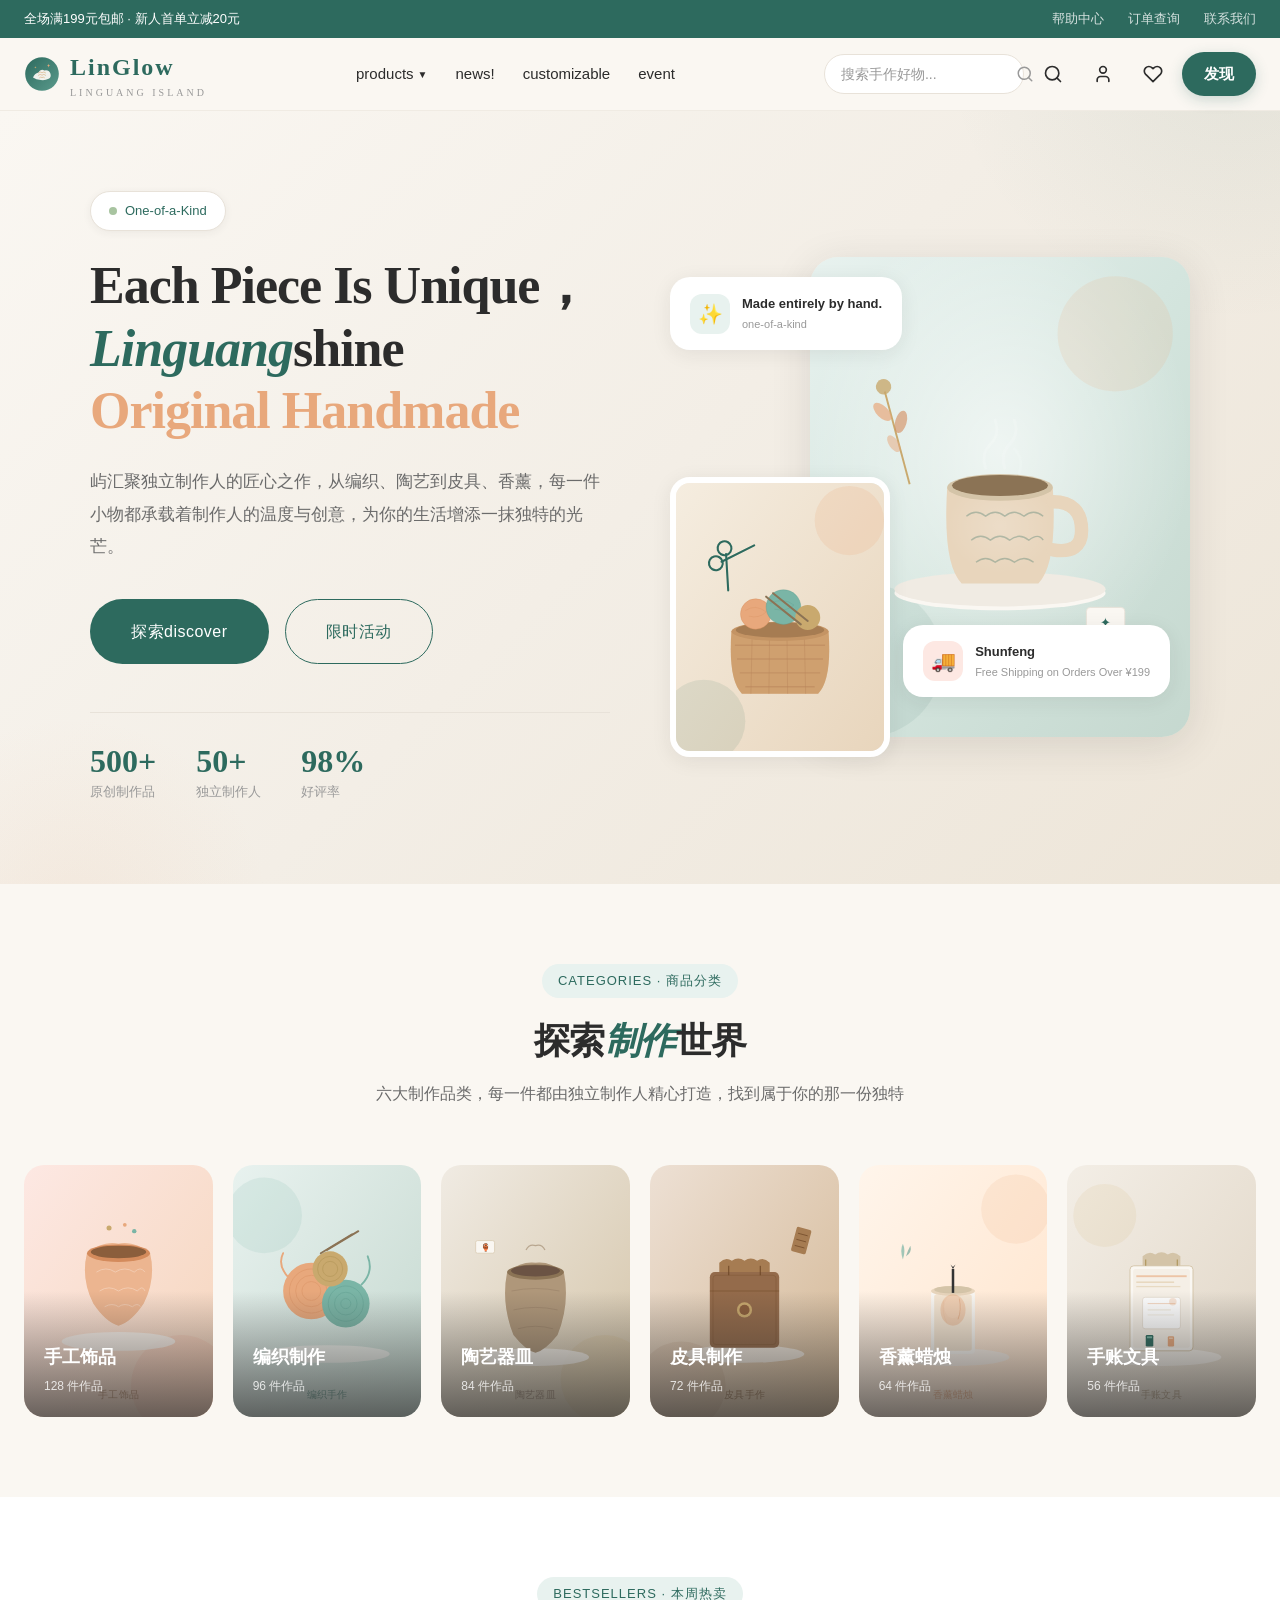
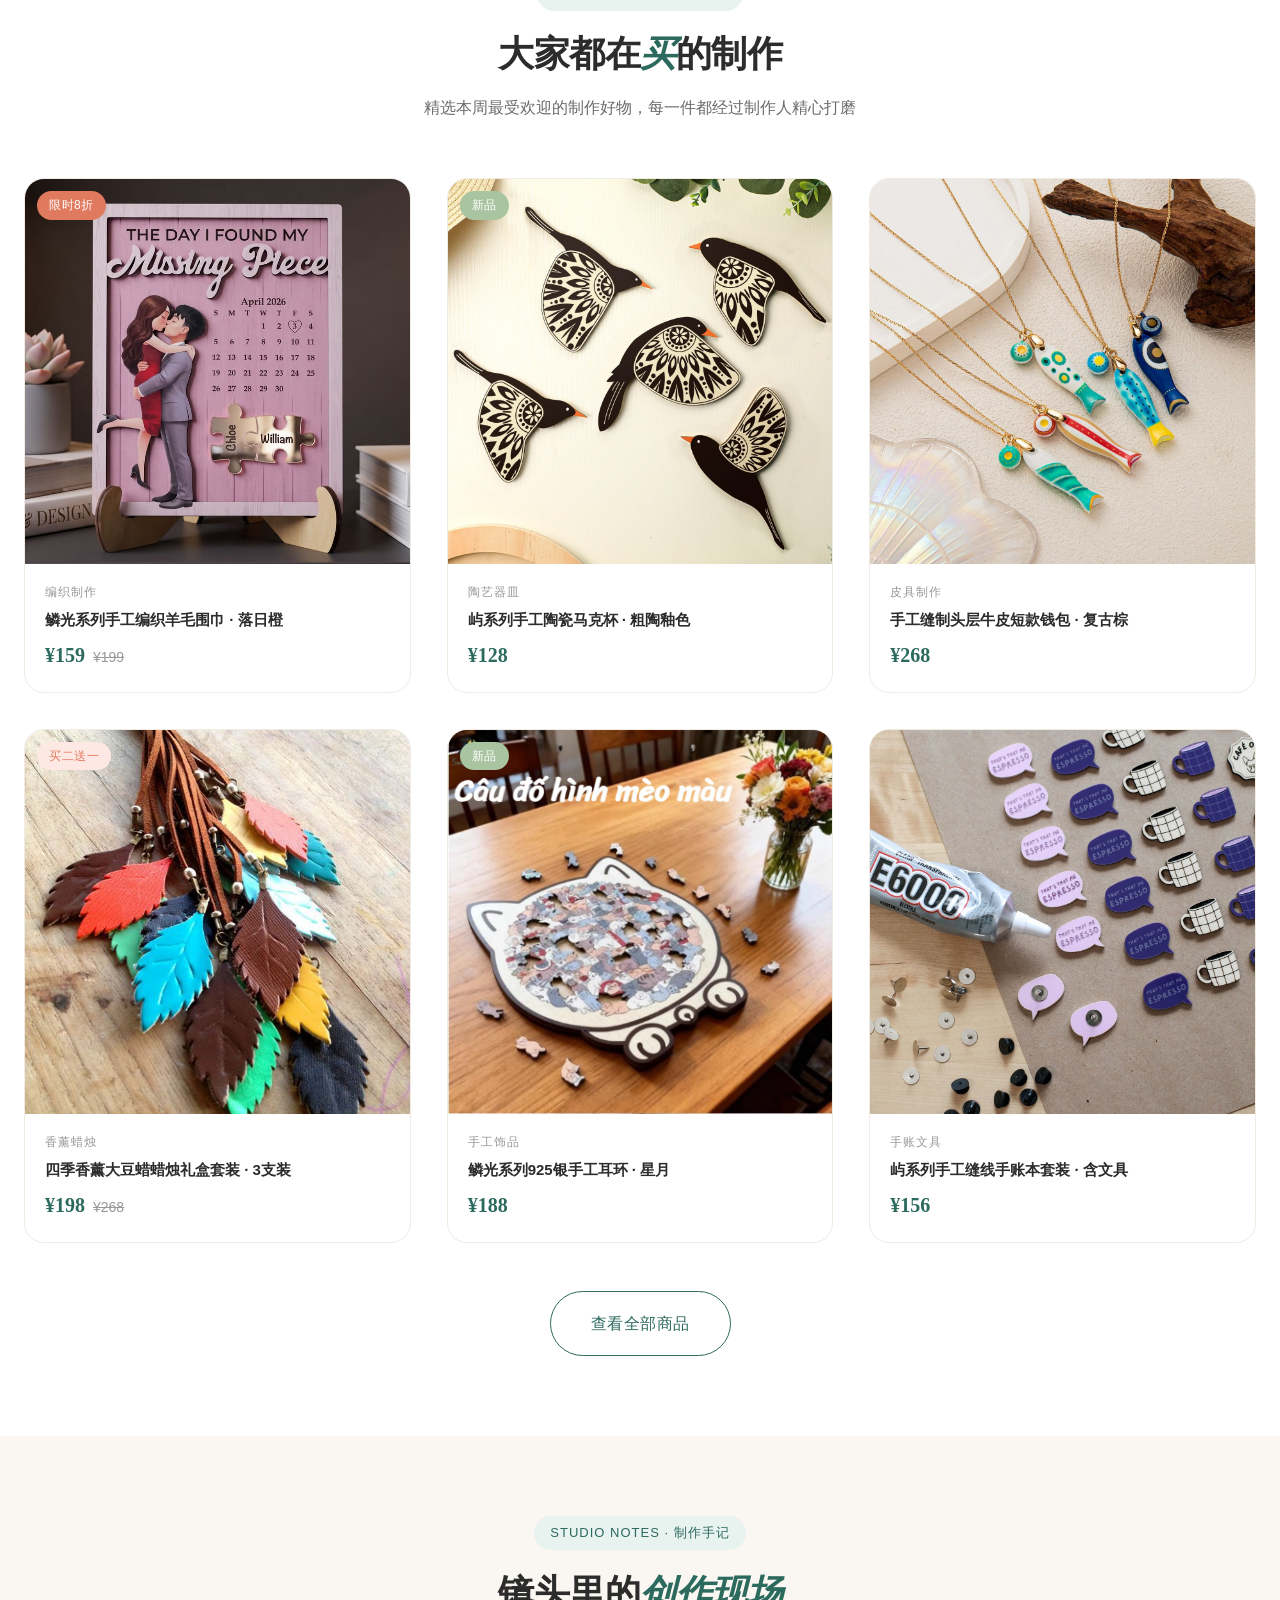
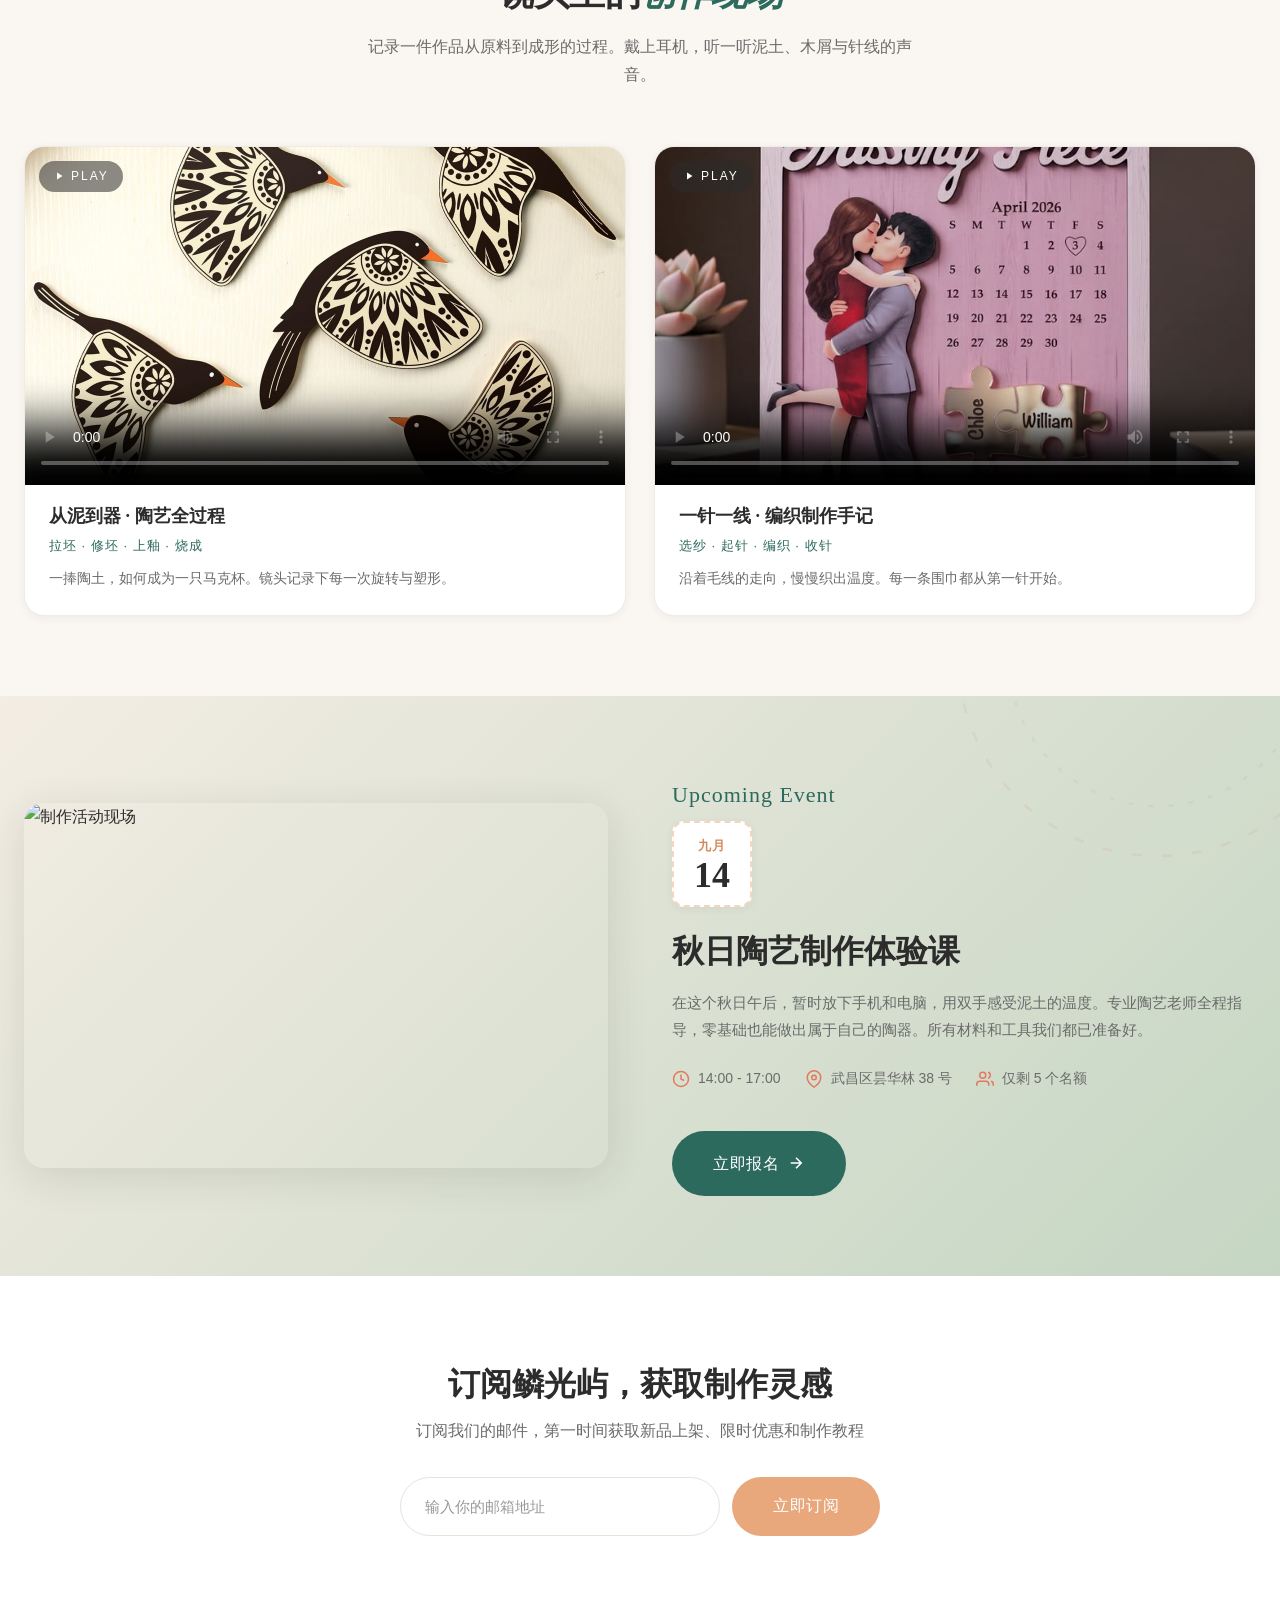
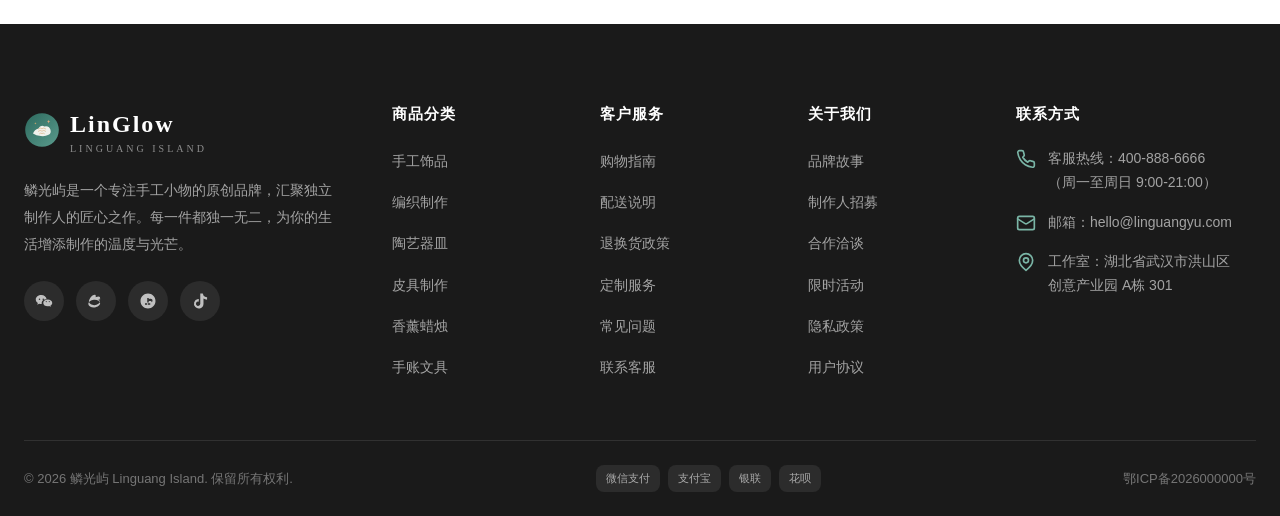
==== commit c3e8a79b: "Add files via upload" ====
--- a/index.html
+++ b/index.html
@@ -8,7 +8,7 @@
   <link rel="stylesheet" href="css/style.css">
   <link rel="icon" type="image/svg+xml" href="images/logo.svg">
 </head>
-<body>
+<body class="homepage">
 
   <!-- Top Bar -->
   <div class="top-bar">
@@ -28,18 +28,17 @@
       <div class="header-inner">
         <!-- Logo -->
         <a href="index.html" class="logo">
-          <img src="images/logo.svg" alt="鳞光屿" class="logo-icon" style="width:36px;height:36px;">
+          <img src="images/logo.svg" alt="LinGlow" class="logo-icon" style="width:36px;height:36px;">
           <div>
-            linguangyu
+            LinGlow
             <span class="logo-sub">LINGUANG ISLAND</span>
           </div>
         </a>
 
         <!-- Main Navigation -->
         <nav class="main-nav">
-          <div class="nav-item"><a href="index.html" class="nav-link active">首页</a></div>
           <div class="nav-item">
-            <a href="products.html" class="nav-link">discover<span class="arrow">▼</span></a>
+            <a href="products.html" class="nav-link">products<span class="arrow">▼</span></a>
             <div class="dropdown">
               <div class="dropdown-grid">
                 <a href="products.html?cat=jewelry" class="dropdown-item"><div class="dropdown-item-icon">💍</div><div class="dropdown-item-title">手工饰品</div><div class="dropdown-item-desc">耳环/项链/手链</div></a>
@@ -55,29 +54,32 @@
               </div>
             </div>
           </div>
-          <div class="nav-item"><a href="products.html?sort=new" class="nav-link">New Arrivals</a></div>
-          <div class="nav-item"><a href="custom.html" class="nav-link">Customizable</a></div>
-          <div class="nav-item"><a href="event.html" class="nav-link">Limited‑Time Event</a></div>
+          <div class="nav-item"><a href="products.html?sort=new" class="nav-link">news!</a></div>
+          <div class="nav-item"><a href="custom.html" class="nav-link">customizable</a></div>
+          <div class="nav-item"><a href="event.html" class="nav-link">event</a></div>
         </nav>
 
         <!-- Header Actions -->
         <div class="header-actions">
           <div class="search-bar">
-            <input type="text" placeholder="搜索discover...">
+            <input type="text" placeholder="搜索手作好物...">
             <button type="button" aria-label="搜索">
               <svg width="18" height="18" viewBox="0 0 24 24" fill="none" stroke="currentColor" stroke-width="2" stroke-linecap="round" stroke-linejoin="round"><circle cx="11" cy="11" r="8"/><path d="m21 21-4.35-4.35"/></svg>
             </button>
           </div>
+          <button class="action-btn" aria-label="站内搜索" data-search-open><svg width="18" height="18" viewBox="0 0 24 24" fill="none" stroke="currentColor" stroke-width="2" stroke-linecap="round" stroke-linejoin="round"><circle cx="11" cy="11" r="8"/><path d="m21 21-4.35-4.35"/></svg></button>
           <button class="action-btn" aria-label="我的账户">
             <svg viewBox="0 0 24 24" fill="none" stroke="currentColor" stroke-width="2" stroke-linecap="round" stroke-linejoin="round"><path d="M19 21v-2a4 4 0 0 0-4-4H9a4 4 0 0 0-4 4v2"/><circle cx="12" cy="7" r="4"/></svg>
           </button>
           <button class="action-btn" aria-label="收藏">
             <svg viewBox="0 0 24 24" fill="none" stroke="currentColor" stroke-width="2" stroke-linecap="round" stroke-linejoin="round"><path d="M20.84 4.61a5.5 5.5 0 0 0-7.78 0L12 5.67l-1.06-1.06a5.5 5.5 0 0 0-7.78 7.78l1.06 1.06L12 21.23l7.78-7.78 1.06-1.06a5.5 5.5 0 0 0 0-7.78z"/></svg>
           </button>
-          <a href="products.html" class="header-discover-btn">发现</a>
+          <a href="products.html" class="nav-discover-btn" style="display:inline-flex;align-items:center;font-size:15px;">发现</a>
           <button class="action-btn mobile-menu-btn" aria-label="菜单">
             <svg viewBox="0 0 24 24" fill="none" stroke="currentColor" stroke-width="2" stroke-linecap="round" stroke-linejoin="round"><line x1="4" x2="20" y1="12" y2="12"/><line x1="4" x2="20" y1="6" y2="6"/><line x1="4" x2="20" y1="18" y2="18"/></svg>
           </button>
+          <a href="products.html" class="mobile-header-link">products</a>
+          <a href="event.html" class="mobile-header-link">活动</a>
         </div>
       </div>
     </div>
@@ -87,17 +89,16 @@
   <div class="mobile-menu-overlay"></div>
   <div class="mobile-menu">
     <div class="mobile-menu-header">
-      <span class="logo" style="font-size:20px;">鳞光屿</span>
+      <span class="logo" style="font-size:20px;">LinGlow</span>
       <button class="mobile-menu-close" aria-label="关闭">
         <svg width="20" height="20" viewBox="0 0 24 24" fill="none" stroke="currentColor" stroke-width="2" stroke-linecap="round" stroke-linejoin="round"><path d="M18 6 6 18"/><path d="m6 6 12 12"/></svg>
       </button>
     </div>
     <nav class="mobile-nav-list">
-      <a href="index.html" class="mobile-nav-link active">首页</a>
-      <a href="products.html" class="mobile-nav-link">discover</a>
-      <a href="products.html?sort=new" class="mobile-nav-link">New Arrivals</a>
-      <a href="custom.html" class="mobile-nav-link">Customizable</a>
-      <a href="event.html" class="mobile-nav-link">Limited‑Time Event</a>
+      <a href="products.html" class="mobile-nav-link">products</a>
+      <a href="products.html?sort=new" class="mobile-nav-link">news!</a>
+      <a href="custom.html" class="mobile-nav-link">customizable</a>
+      <a href="event.html" class="mobile-nav-link">event</a>
     </nav>
   </div>
 
@@ -246,7 +247,7 @@
         <h2 class="section-title">大家都在<span class="highlight">买</span>的制作</h2>
         <p class="section-subtitle">精选本周最受欢迎的制作好物，每一件都经过制作人精心打磨</p>
       </div>
-      <div class="product-grid">
+      <div class="product-grid" id="home-product-grid">
         <!-- Product 1 -->
         <div class="product-card">
           <div class="product-card-img-wrap">
@@ -641,8 +642,8 @@
       <div class="footer-top">
         <div class="footer-brand">
           <div class="logo" style="color:#fff;margin-bottom:20px;">
-            <img src="images/logo.svg" alt="鳞光屿" style="width:36px;height:36px;">
-            <div>鳞光屿<span class="logo-sub" style="color:rgba(255,255,255,0.5);">LINGUANG ISLAND</span></div>
+            <img src="images/logo.svg" alt="LinGlow" style="width:36px;height:36px;">
+            <div>LinGlow<span class="logo-sub" style="color:rgba(255,255,255,0.5);">LINGUANG ISLAND</span></div>
           </div>
           <p class="footer-brand-desc">
             鳞光屿是一个专注手工小物的原创品牌，汇聚独立制作人的匠心之作。每一件都独一无二，为你的生活增添制作的温度与光芒。
@@ -721,6 +722,8 @@
     <svg width="20" height="20" viewBox="0 0 24 24" fill="none" stroke="currentColor" stroke-width="2" stroke-linecap="round" stroke-linejoin="round"><path d="m18 15-6-6-6 6"/></svg>
   </button>
 
+  <script src="js/data.js"></script>
   <script src="js/main.js"></script>
+  <script src="js/mobile-home.js"></script>
 </body>
 </html>
--- a/css/style.css
+++ b/css/style.css
@@ -474,7 +474,7 @@
   display: flex;
   align-items: center;
   gap: 4px;
-  padding: 8px 16px;
+  padding: 8px 12px;
   font-size: 15px;
   font-weight: 500;
   color: var(--text-dark);
@@ -634,7 +634,7 @@
   border-radius: var(--radius-full);
   padding: 0 16px;
   height: 40px;
-  width: 240px;
+  width: 200px;
   transition: var(--transition);
 }
 
@@ -926,7 +926,7 @@
   display: grid;
   grid-template-columns: repeat(3, 1fr);
   gap: 36px;
-  max-width: 1080px;
+  max-width: 1280px;
   margin: 0 auto;
 }
 
@@ -1573,24 +1573,6 @@
   color: var(--text-light);
 }
 
-.price-range {
-  display: flex;
-  gap: 12px;
-  align-items: center;
-}
-
-.price-input {
-  flex: 1;
-  padding: 10px 12px;
-  border: 1px solid var(--border);
-  border-radius: var(--radius-md);
-  font-size: 13px;
-  text-align: center;
-}
-
-.price-input:focus {
-  border-color: var(--primary);
-}
 
 .color-swatches {
   display: flex;
@@ -4053,75 +4035,43 @@
 }
 
 /* ============================================
-   头部「发现」按钮（深色高亮文字，匹配网站色系）
+   手作定制 Customizable Page
    ============================================ */
-.header-discover-btn {
-  display: inline-flex;
-  align-items: center;
-  justify-content: center;
-  height: 42px;
-  padding: 0 22px;
-  background-color: var(--primary-bg);
-  color: var(--primary-dark);
-  font-size: 15px;
-  font-weight: 700;
-  letter-spacing: 0.04em;
-  border-radius: var(--radius-full);
-  text-decoration: none;
-  white-space: nowrap;
-  transition: var(--transition);
-}
-.header-discover-btn:hover,
-.header-discover-btn:focus {
-  background-color: var(--primary);
-  color: var(--text-white);
-  transform: translateY(-1px);
-  box-shadow: 0 4px 14px rgba(45, 106, 94, 0.25);
-}
-
-/* ============================================
-   手作定制页 Customizable（全站统一）
-   ============================================ */
-.section-sm {
-  padding: 40px 0;
-}
 .custom-steps {
   display: grid;
   grid-template-columns: repeat(4, 1fr);
   gap: 20px;
-  margin-bottom: 8px;
+  margin-bottom: 16px;
 }
 .custom-step {
   background: var(--bg-white);
-  border: 1px solid var(--border);
+  border: 1px solid var(--border-light);
   border-radius: var(--radius-lg);
-  padding: 26px 20px 24px;
-  text-align: center;
+  padding: 26px 24px;
   transition: var(--transition);
 }
 .custom-step:hover {
-  box-shadow: var(--shadow-hover);
-  transform: translateY(-2px);
-  border-color: var(--primary-light);
+  transform: translateY(-4px);
+  box-shadow: var(--shadow-md);
 }
 .custom-step-num {
   width: 40px;
   height: 40px;
-  margin: 0 auto 14px;
+  background: var(--primary);
+  color: var(--text-white);
+  border-radius: 50%;
   display: flex;
   align-items: center;
   justify-content: center;
-  background: var(--primary-bg);
-  color: var(--primary);
+  font-family: var(--font-serif);
+  font-weight: 700;
   font-size: 18px;
-  font-weight: 700;
-  border-radius: var(--radius-full);
+  margin-bottom: 14px;
 }
 .custom-step-title {
-  font-size: 15px;
+  font-size: 16px;
   font-weight: 600;
-  color: var(--text-dark);
-  margin-bottom: 8px;
+  margin-bottom: 6px;
 }
 .custom-step-desc {
   font-size: 13px;
@@ -4131,27 +4081,27 @@
 
 .custom-layout {
   display: grid;
-  grid-template-columns: 1fr 340px;
-  gap: 28px;
-  align-items: start;
-  padding: 8px 0 48px;
-}
-.custom-main {
-  min-width: 0;
+  grid-template-columns: 1fr 320px;
+  gap: 40px;
+  padding: 40px 0 80px;
 }
 .custom-tabs {
   display: flex;
   flex-wrap: wrap;
-  gap: 10px;
-  margin-bottom: 20px;
+  gap: 12px;
+  margin-bottom: 28px;
 }
 .custom-tab {
-  padding: 10px 20px;
-  border: 1px solid var(--border);
+  display: inline-flex;
+  align-items: center;
+  gap: 8px;
+  padding: 12px 22px;
   border-radius: var(--radius-full);
+  border: 1.5px solid var(--border);
   background: var(--bg-white);
-  color: var(--text-medium);
   font-size: 14px;
+  font-weight: 500;
+  color: var(--text-dark);
   cursor: pointer;
   transition: var(--transition);
 }
@@ -4161,94 +4111,115 @@
 }
 .custom-tab.active {
   background: var(--primary);
+  border-color: var(--primary);
   color: var(--text-white);
-  border-color: var(--primary);
-}
-
+}
 .custom-panel {
   display: none;
 }
 .custom-panel.active {
   display: block;
-  animation: customFade 0.4s ease;
-}
-@keyframes customFade {
-  from { opacity: 0; transform: translateY(8px); }
-  to { opacity: 1; transform: none; }
+  animation: fadeIn 0.4s ease;
 }
 .custom-panel-head {
-  margin-bottom: 22px;
+  margin-bottom: 24px;
 }
 .custom-panel-title {
-  font-size: 22px;
-  font-family: var(--font-serif);
-  color: var(--text-dark);
+  font-size: 24px;
   margin-bottom: 6px;
 }
 .custom-panel-desc {
   font-size: 14px;
-  color: var(--text-light);
+  color: var(--text-medium);
 }
 .custom-block {
-  margin-bottom: 26px;
+  margin-bottom: 32px;
 }
 .custom-block-title {
-  font-size: 15px;
+  font-size: 16px;
   font-weight: 600;
-  color: var(--text-dark);
-  margin-bottom: 14px;
-}
-
+  margin-bottom: 16px;
+  display: flex;
+  align-items: center;
+  gap: 8px;
+}
+.custom-block-title::before {
+  content: '';
+  width: 4px;
+  height: 18px;
+  background: var(--accent);
+  border-radius: 2px;
+}
 .pattern-grid {
   display: grid;
   grid-template-columns: repeat(4, 1fr);
   gap: 16px;
 }
 .pattern-card {
-  border: 2px solid var(--border);
-  border-radius: var(--radius-md);
+  border: 2px solid var(--border-light);
+  border-radius: var(--radius-lg);
   overflow: hidden;
+  background: var(--bg-white);
   cursor: pointer;
-  background: var(--bg-white);
   transition: var(--transition);
+  position: relative;
 }
 .pattern-card:hover {
-  border-color: var(--primary-light);
-  transform: translateY(-2px);
+  transform: translateY(-4px);
   box-shadow: var(--shadow-md);
 }
 .pattern-card.active {
   border-color: var(--primary);
-  box-shadow: 0 0 0 3px rgba(45, 106, 94, 0.15);
 }
 .pattern-card-img-wrap {
   aspect-ratio: 1;
   overflow: hidden;
+  background: var(--bg-soft);
+  position: relative;
 }
 .pattern-card-img-wrap img {
   width: 100%;
   height: 100%;
   object-fit: cover;
+  transition: transform 0.5s ease;
+}
+.pattern-card:hover .pattern-card-img-wrap img {
+  transform: scale(1.06);
+}
+.pattern-card.active .pattern-card-img-wrap::after {
+  content: '✓';
+  position: absolute;
+  top: 10px;
+  right: 10px;
+  width: 28px;
+  height: 28px;
+  background: var(--primary);
+  color: var(--text-white);
+  border-radius: 50%;
+  display: flex;
+  align-items: center;
+  justify-content: center;
+  font-size: 14px;
+  font-weight: 700;
+  z-index: 2;
 }
 .pattern-card-name {
-  padding: 10px 12px;
+  padding: 12px 14px;
   font-size: 14px;
-  color: var(--text-dark);
+  font-weight: 500;
   text-align: center;
 }
-
 .option-tags {
   display: flex;
   flex-wrap: wrap;
   gap: 10px;
 }
 .option-tag {
-  padding: 9px 18px;
-  border: 1px solid var(--border);
-  border-radius: var(--radius-full);
+  padding: 10px 18px;
+  border: 1.5px solid var(--border);
+  border-radius: var(--radius-md);
+  font-size: 14px;
   background: var(--bg-white);
-  color: var(--text-medium);
-  font-size: 14px;
   cursor: pointer;
   transition: var(--transition);
 }
@@ -4257,35 +4228,49 @@
   color: var(--primary);
 }
 .option-tag.active {
-  background: var(--primary);
-  color: var(--text-white);
   border-color: var(--primary);
-}
-
+  background: var(--primary-bg);
+  color: var(--primary);
+  font-weight: 500;
+}
 .custom-sidebar {
   position: sticky;
-  top: 90px;
+  top: 100px;
+  align-self: start;
 }
 .custom-order-card {
   background: var(--bg-white);
-  border: 1px solid var(--border);
+  border: 1px solid var(--border-light);
   border-radius: var(--radius-lg);
-  padding: 22px;
+  padding: 24px;
   box-shadow: var(--shadow-sm);
 }
 .custom-order-title {
   font-size: 18px;
   font-weight: 600;
-  color: var(--text-dark);
   margin-bottom: 16px;
+  display: flex;
+  align-items: center;
+  gap: 8px;
+}
+.custom-order-title::before {
+  content: '';
+  width: 4px;
+  height: 20px;
+  background: var(--accent);
+  border-radius: 2px;
 }
 .custom-summary-row {
   display: flex;
   justify-content: space-between;
+  align-items: flex-start;
   gap: 12px;
-  padding: 9px 0;
+  padding: 10px 0;
   border-bottom: 1px dashed var(--border);
   font-size: 14px;
+}
+.custom-summary-row:last-of-type {
+  border-bottom: none;
 }
 .custom-summary-label {
   color: var(--text-light);
@@ -4295,7 +4280,6 @@
   color: var(--text-dark);
   font-weight: 500;
   text-align: right;
-  word-break: break-all;
 }
 .custom-summary-value.empty {
   color: var(--text-light);
@@ -4305,28 +4289,37 @@
   display: flex;
   justify-content: space-between;
   align-items: baseline;
-  padding: 14px 0 6px;
+  padding: 16px 0 0;
+  margin-top: 8px;
+  border-top: 1px solid var(--border-light);
 }
 .custom-order-price-label {
   font-size: 14px;
   color: var(--text-medium);
 }
 .custom-order-price-value {
-  font-size: 24px;
+  font-family: var(--font-serif);
+  font-size: 26px;
   font-weight: 700;
-  color: var(--accent-dark);
+  color: var(--primary);
 }
 .custom-order-note {
   font-size: 12px;
   color: var(--text-light);
-  line-height: 1.7;
-  margin: 10px 0 16px;
+  margin-top: 12px;
+  line-height: 1.6;
 }
 .custom-submit {
+  margin-top: 16px;
   width: 100%;
 }
+.custom-submit:disabled {
+  opacity: 0.7;
+  cursor: default;
+  transform: none;
+}
 .custom-tip {
-  margin-top: 16px;
+  margin-top: 24px;
   background: var(--primary-bg);
   border-radius: var(--radius-lg);
   padding: 20px;
@@ -4345,9 +4338,6 @@
   .custom-sidebar {
     position: static;
   }
-  .pattern-grid {
-    grid-template-columns: repeat(3, 1fr);
-  }
 }
 @media (max-width: 768px) {
   .custom-steps {
@@ -4358,4 +4348,156 @@
     grid-template-columns: repeat(2, 1fr);
     gap: 12px;
   }
+}
+
+/* ============================================
+   导航「发现」按钮（全站统一）
+   ============================================ */
+.nav-discover {
+  margin-left: 6px;
+}
+.nav-discover-btn {
+  background-color: var(--primary);
+  color: var(--text-white) !important;
+  font-weight: 600;
+  border-radius: var(--radius-full);
+  padding: 9px 22px;
+  box-shadow: 0 4px 14px rgba(45, 106, 94, 0.22);
+}
+.nav-discover-btn:hover,
+.nav-discover-btn:focus {
+  background-color: var(--primary-dark);
+  color: var(--text-white) !important;
+  transform: translateY(-1px);
+  box-shadow: 0 6px 18px rgba(45, 106, 94, 0.32);
+}
+.mobile-nav-discover {
+  margin-top: 12px;
+  background-color: var(--primary);
+  color: var(--text-white) !important;
+  text-align: center;
+  border-radius: var(--radius-full);
+  font-weight: 600;
+}
+.mobile-nav-discover:hover {
+  background-color: var(--primary-dark);
+  color: var(--text-white) !important;
+}
+
+/* ============================================
+   Mobile simplification (max-width: 768px)
+   Only affects mobile layouts; desktop untouched
+   ============================================ */
+.mobile-header-link {
+  display: none;
+  align-items: center;
+  padding: 7px 14px;
+  font-size: 13px;
+  font-weight: 600;
+  color: var(--text-dark);
+  border: 1px solid var(--border);
+  border-radius: var(--radius-full);
+  white-space: nowrap;
+  transition: var(--transition);
+}
+.mobile-header-link:hover {
+  border-color: var(--primary);
+  color: var(--primary);
+}
+
+@media (max-width: 768px) {
+  /* Header right side: keep only the products & event buttons */
+  .header-actions > .search-bar,
+  .header-actions > .action-btn,
+  .header-actions > .nav-discover-btn {
+    display: none !important;
+  }
+  .header-actions .mobile-header-link {
+    display: inline-flex;
+  }
+  .header-actions .mobile-header-link + .mobile-header-link {
+    margin-left: 10px;
+  }
+
+  /* Homepage: only the products section remains */
+  body.homepage .hero,
+  body.homepage .section:not(.bg-primary-bg) {
+    display: none !important;
+  }
+
+  /* Homepage products: 2 columns per row on mobile */
+  body.homepage .product-grid {
+    grid-template-columns: repeat(2, 1fr) !important;
+    gap: 12px;
+  }
+
+  /* Footer: only the contact-info column remains */
+  .footer-top > *:not(:last-child) {
+    display: none !important;
+  }
+  .footer-top {
+    grid-template-columns: 1fr;
+    gap: 32px;
+  }
+  .footer-bottom {
+    display: none !important;
+  }
+}
+/* ============================================
+   Mobile: products one-row dropdown filter &
+   product-detail simplification (<=768px)
+   Desktop untouched
+   ============================================ */
+.mobile-filter-bar {
+  display: none;
+  gap: 10px;
+  overflow-x: auto;
+  -webkit-overflow-scrolling: touch;
+  padding: 2px 2px 6px;
+}
+.mobile-filter-select {
+  flex: 1 1 0;
+  min-width: 0;
+  padding: 8px 10px;
+  font-size: 13px;
+  color: var(--text-dark);
+  background-color: var(--bg-white);
+  border: 1px solid var(--border);
+  border-radius: var(--radius-md);
+  white-space: nowrap;
+}
+
+@media (max-width: 768px) {
+  /* products: replace sidebar with one-row dropdown filter */
+  .products-main .mobile-filter-bar {
+    display: flex;
+  }
+  .products-layout > .filter-sidebar {
+    display: none !important;
+  }
+
+  /* products: 2 columns per row on mobile */
+  .products-main .product-grid {
+    grid-template-columns: repeat(2, 1fr) !important;
+    gap: 12px;
+  }
+
+  /* product-detail: hide purchase modules */
+  .product-info .product-variants,
+  .product-info .product-quantity,
+  .product-info .product-actions {
+    display: none !important;
+  }
+
+  /* product-detail: only show 浣滃搧浠嬬粛 + 鍒朵綔瑙嗛 */
+  .product-tabs .tabs-header {
+    display: none !important;
+  }
+  .product-tabs .tab-content {
+    display: none !important;
+  }
+  .product-tabs .tab-content[data-tab="description"],
+  .product-tabs .tab-content[data-tab="video"] {
+    display: block !important;
+  }
 }
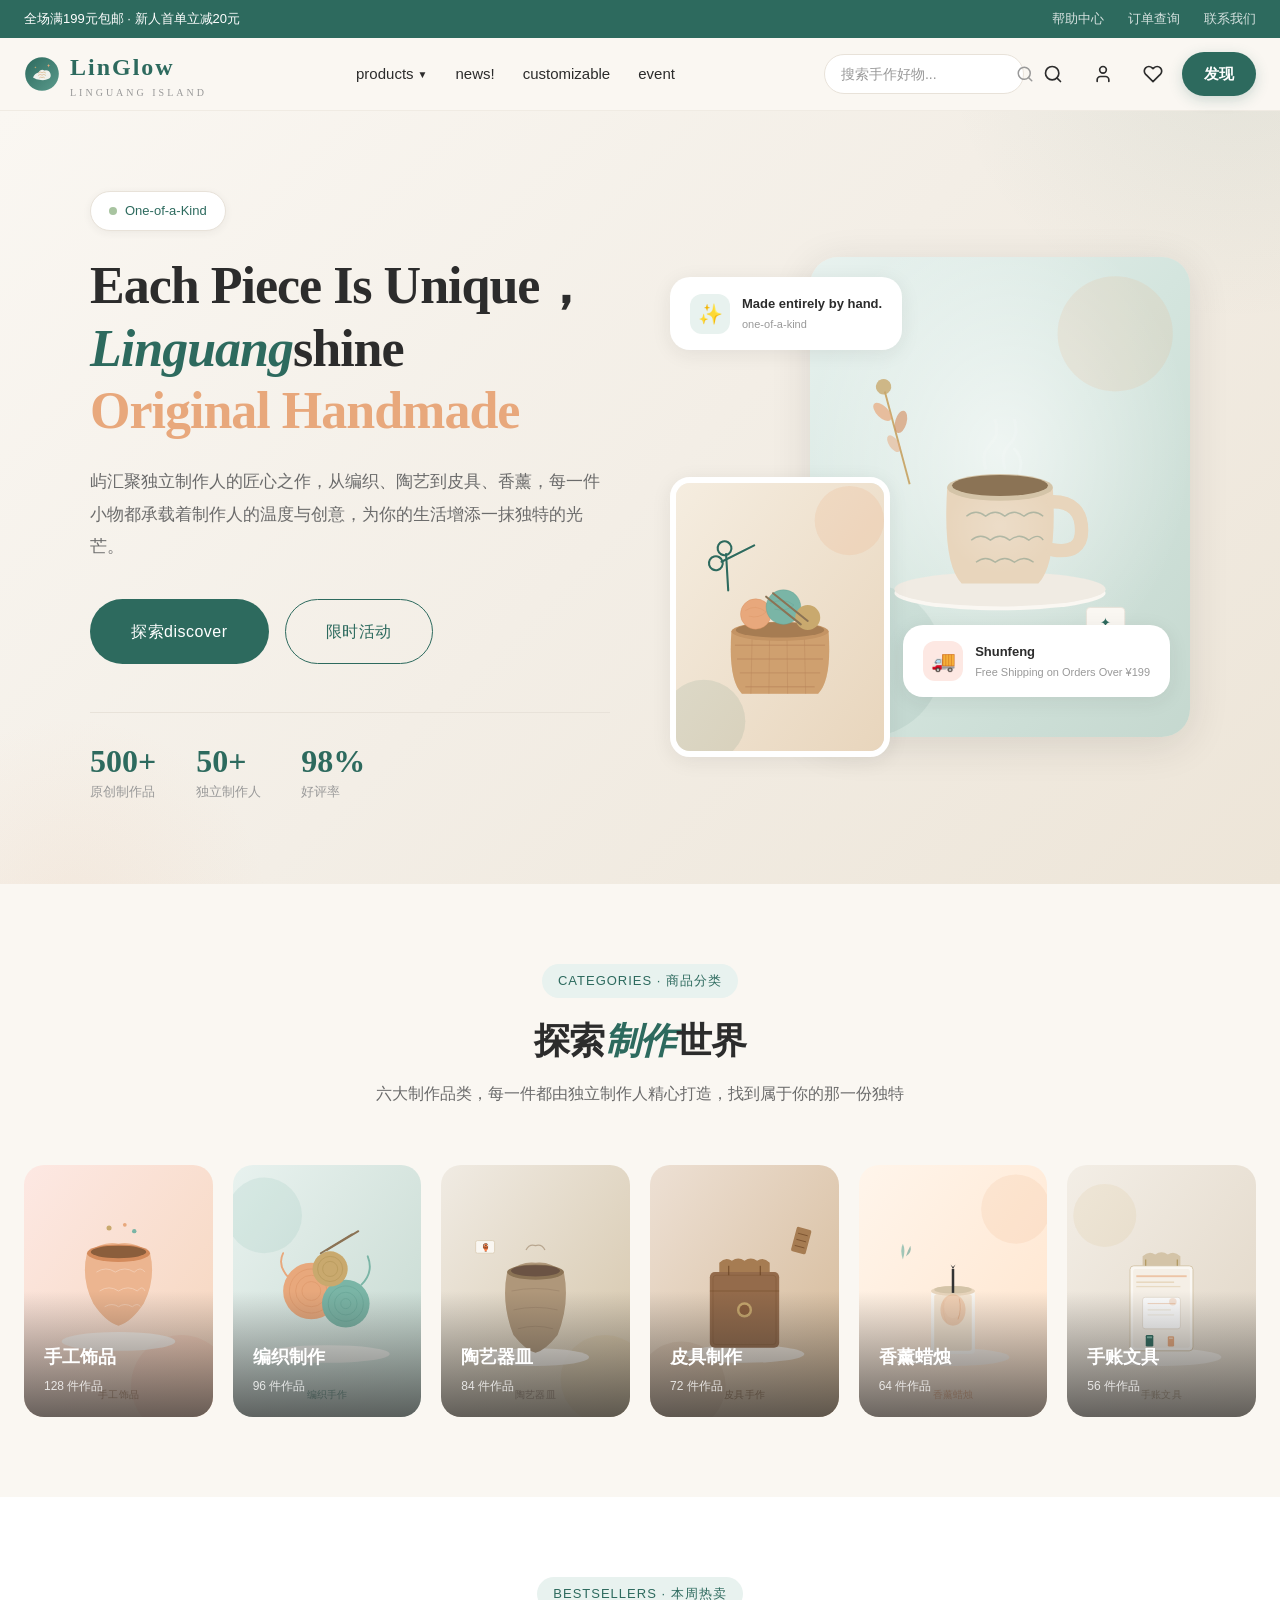
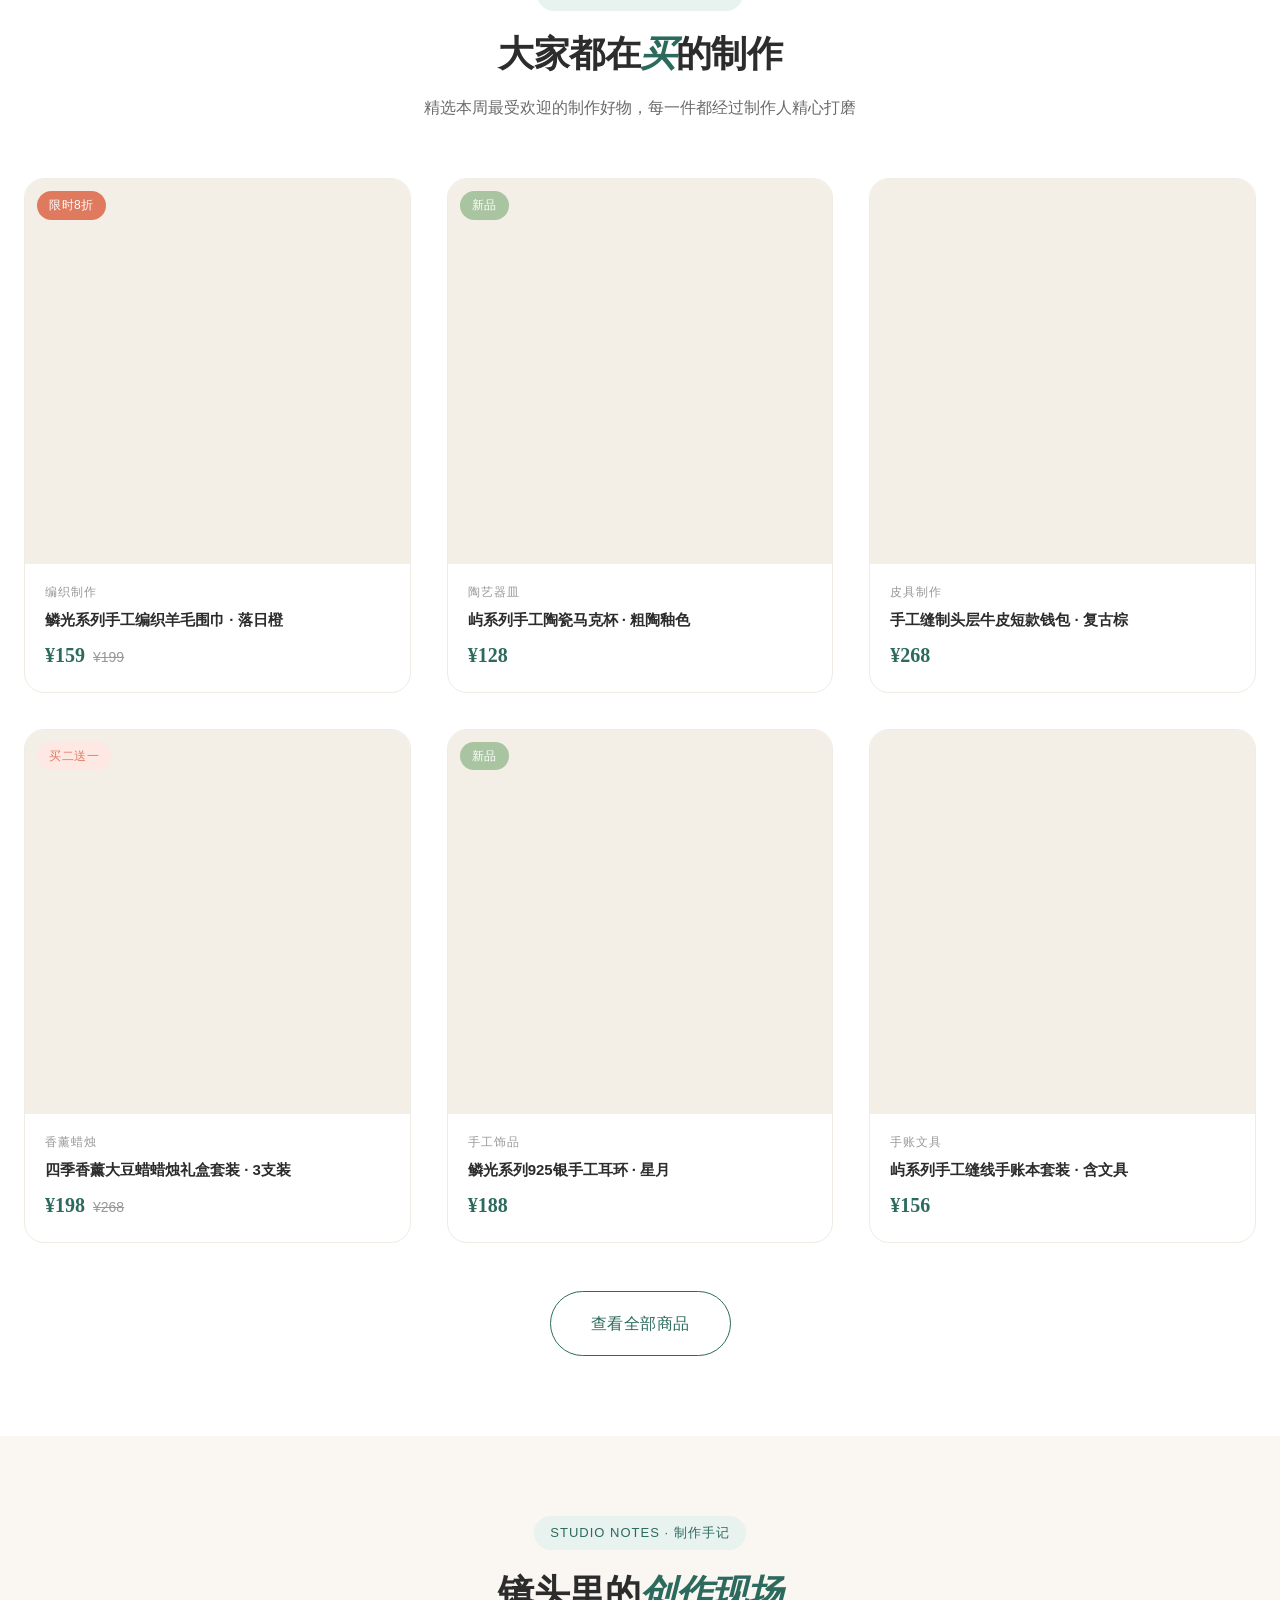
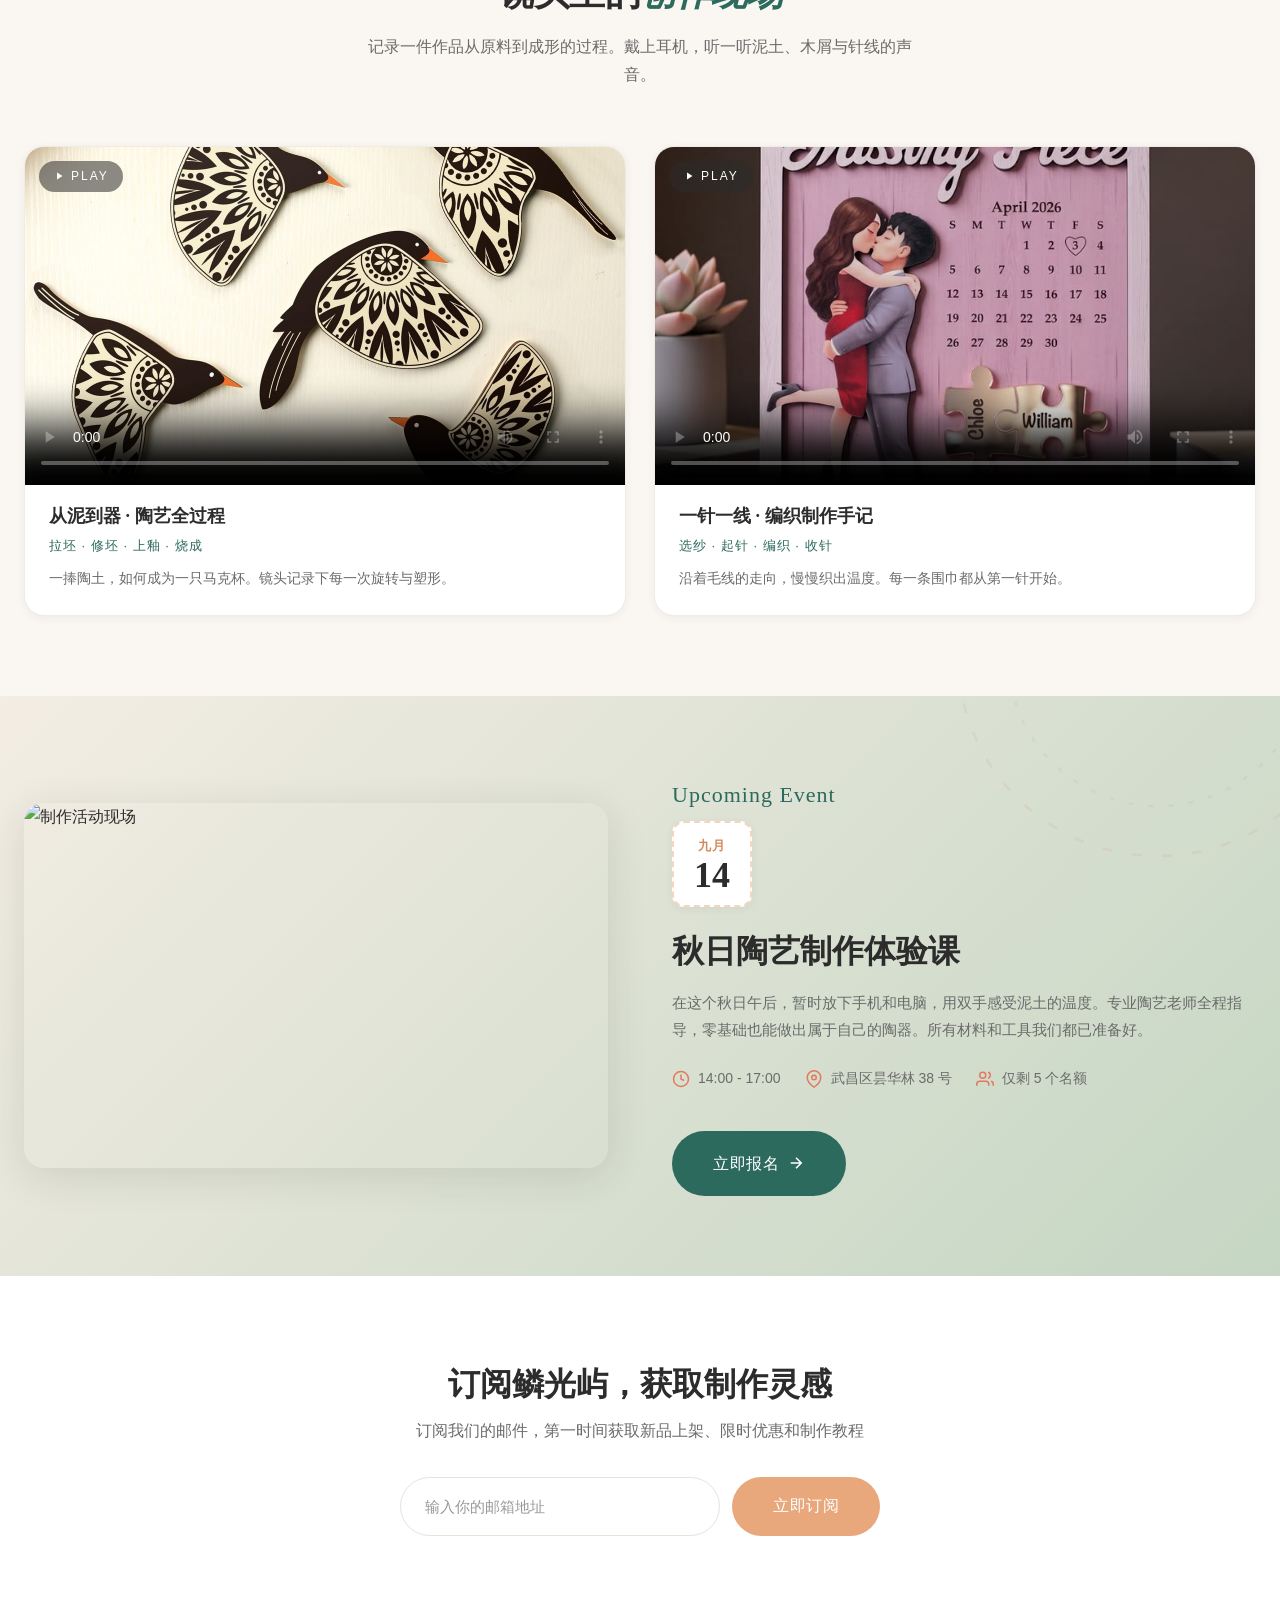
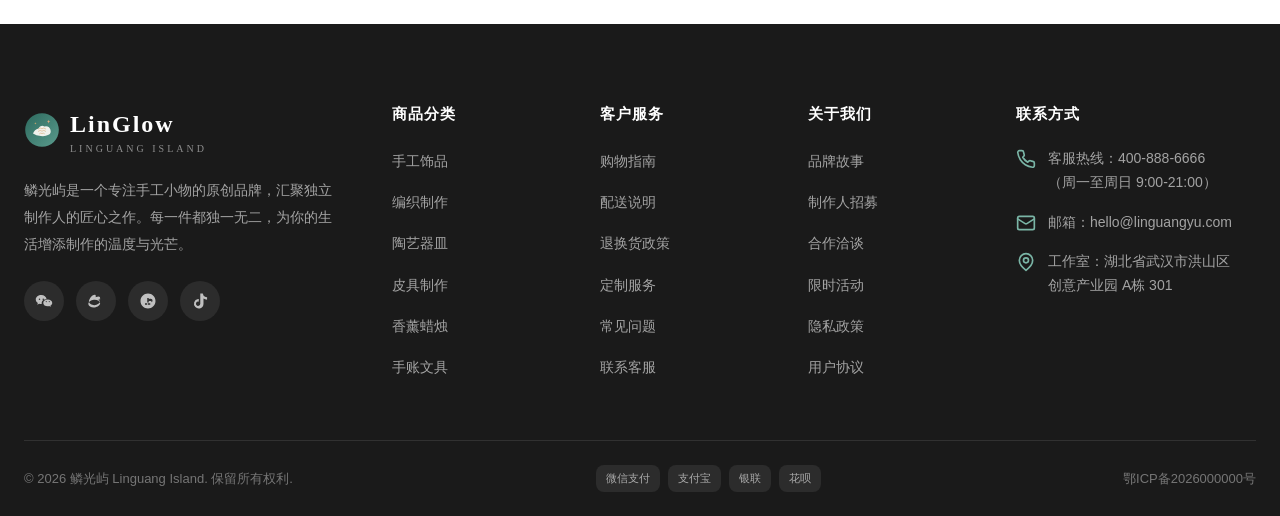
==== commit 9f746a6b: "Add files via upload" ====
--- a/index.html
+++ b/index.html
@@ -1,729 +1,729 @@
-<!DOCTYPE html>
-<html lang="zh-CN">
-<head>
-  <meta charset="UTF-8">
-  <meta name="viewport" content="width=device-width, initial-scale=1.0">
-  <title>Linguang Island</title>
-  <meta name="description" content="Linguang Island">
-  <link rel="stylesheet" href="css/style.css">
-  <link rel="icon" type="image/svg+xml" href="images/logo.svg">
-</head>
-<body class="homepage">
-
-  <!-- Top Bar -->
-  <div class="top-bar">
-    <div class="container">
-      <span>全场满199元包邮 · 新人首单立减20元</span>
-      <div class="top-bar-links">
-        <a href="#">帮助中心</a>
-        <a href="#">订单查询</a>
-        <a href="#">联系我们</a>
-      </div>
-    </div>
-  </div>
-
-  <!-- Header -->
-  <header class="header">
-    <div class="container">
-      <div class="header-inner">
-        <!-- Logo -->
-        <a href="index.html" class="logo">
-          <img src="images/logo.svg" alt="LinGlow" class="logo-icon" style="width:36px;height:36px;">
-          <div>
-            LinGlow
-            <span class="logo-sub">LINGUANG ISLAND</span>
-          </div>
-        </a>
-
-        <!-- Main Navigation -->
-        <nav class="main-nav">
-          <div class="nav-item">
-            <a href="products.html" class="nav-link">products<span class="arrow">▼</span></a>
-            <div class="dropdown">
-              <div class="dropdown-grid">
-                <a href="products.html?cat=jewelry" class="dropdown-item"><div class="dropdown-item-icon">💍</div><div class="dropdown-item-title">手工饰品</div><div class="dropdown-item-desc">耳环/项链/手链</div></a>
-                <a href="products.html?cat=knit" class="dropdown-item"><div class="dropdown-item-icon">🧶</div><div class="dropdown-item-title">编织制作</div><div class="dropdown-item-desc">围巾/帽子/玩偶</div></a>
-                <a href="products.html?cat=ceramic" class="dropdown-item"><div class="dropdown-item-icon">🏺</div><div class="dropdown-item-title">陶艺器皿</div><div class="dropdown-item-desc">杯子/花瓶/餐具</div></a>
-                <a href="products.html?cat=leather" class="dropdown-item"><div class="dropdown-item-icon">👜</div><div class="dropdown-item-title">皮具制作</div><div class="dropdown-item-desc">钱包/卡包/皮带</div></a>
-                <a href="products.html?cat=candle" class="dropdown-item"><div class="dropdown-item-icon">🕯️</div><div class="dropdown-item-title">香薰蜡烛</div><div class="dropdown-item-desc">香薰/礼盒/套装</div></a>
-                <a href="products.html?cat=stationery" class="dropdown-item"><div class="dropdown-item-icon">📔</div><div class="dropdown-item-title">手账文具</div><div class="dropdown-item-desc">笔记本/书签/胶带</div></a>
-              </div>
-              <div class="dropdown-featured">
-                <span class="dropdown-featured-text">本周精选：<strong>手工编织围巾系列</strong> 限时8折</span>
-                <a href="products.html" class="btn btn-sm btn-primary">立即选购</a>
-              </div>
-            </div>
-          </div>
-          <div class="nav-item"><a href="products.html?sort=new" class="nav-link">news!</a></div>
-          <div class="nav-item"><a href="custom.html" class="nav-link">customizable</a></div>
-          <div class="nav-item"><a href="event.html" class="nav-link">event</a></div>
-        </nav>
-
-        <!-- Header Actions -->
-        <div class="header-actions">
-          <div class="search-bar">
-            <input type="text" placeholder="搜索手作好物...">
-            <button type="button" aria-label="搜索">
-              <svg width="18" height="18" viewBox="0 0 24 24" fill="none" stroke="currentColor" stroke-width="2" stroke-linecap="round" stroke-linejoin="round"><circle cx="11" cy="11" r="8"/><path d="m21 21-4.35-4.35"/></svg>
-            </button>
-          </div>
-          <button class="action-btn" aria-label="站内搜索" data-search-open><svg width="18" height="18" viewBox="0 0 24 24" fill="none" stroke="currentColor" stroke-width="2" stroke-linecap="round" stroke-linejoin="round"><circle cx="11" cy="11" r="8"/><path d="m21 21-4.35-4.35"/></svg></button>
-          <button class="action-btn" aria-label="我的账户">
-            <svg viewBox="0 0 24 24" fill="none" stroke="currentColor" stroke-width="2" stroke-linecap="round" stroke-linejoin="round"><path d="M19 21v-2a4 4 0 0 0-4-4H9a4 4 0 0 0-4 4v2"/><circle cx="12" cy="7" r="4"/></svg>
-          </button>
-          <button class="action-btn" aria-label="收藏">
-            <svg viewBox="0 0 24 24" fill="none" stroke="currentColor" stroke-width="2" stroke-linecap="round" stroke-linejoin="round"><path d="M20.84 4.61a5.5 5.5 0 0 0-7.78 0L12 5.67l-1.06-1.06a5.5 5.5 0 0 0-7.78 7.78l1.06 1.06L12 21.23l7.78-7.78 1.06-1.06a5.5 5.5 0 0 0 0-7.78z"/></svg>
-          </button>
-          <a href="products.html" class="nav-discover-btn" style="display:inline-flex;align-items:center;font-size:15px;">发现</a>
-          <button class="action-btn mobile-menu-btn" aria-label="菜单">
-            <svg viewBox="0 0 24 24" fill="none" stroke="currentColor" stroke-width="2" stroke-linecap="round" stroke-linejoin="round"><line x1="4" x2="20" y1="12" y2="12"/><line x1="4" x2="20" y1="6" y2="6"/><line x1="4" x2="20" y1="18" y2="18"/></svg>
-          </button>
-          <a href="products.html" class="mobile-header-link">products</a>
-          <a href="event.html" class="mobile-header-link">活动</a>
-        </div>
-      </div>
-    </div>
-  </header>
-
-  <!-- Mobile Menu -->
-  <div class="mobile-menu-overlay"></div>
-  <div class="mobile-menu">
-    <div class="mobile-menu-header">
-      <span class="logo" style="font-size:20px;">LinGlow</span>
-      <button class="mobile-menu-close" aria-label="关闭">
-        <svg width="20" height="20" viewBox="0 0 24 24" fill="none" stroke="currentColor" stroke-width="2" stroke-linecap="round" stroke-linejoin="round"><path d="M18 6 6 18"/><path d="m6 6 12 12"/></svg>
-      </button>
-    </div>
-    <nav class="mobile-nav-list">
-      <a href="products.html" class="mobile-nav-link">products</a>
-      <a href="products.html?sort=new" class="mobile-nav-link">news!</a>
-      <a href="custom.html" class="mobile-nav-link">customizable</a>
-      <a href="event.html" class="mobile-nav-link">event</a>
-    </nav>
-  </div>
-
-  <!-- Hero Section -->
-  <section class="hero">
-    <div class="container">
-      <div class="hero-content">
-        <div class="hero-text">
-          <div class="hero-badge">
-            <span class="dot"></span>
-            One‑of‑a‑Kind
-          </div>
-          <h1 class="hero-title">
-            Each Piece Is Unique，<br>
-            <span class="italic">Linguang</span>shine<br>
-            <span class="accent-text">Original Handmade</span>
-          </h1>
-          <p class="hero-desc">
-            屿汇聚独立制作人的匠心之作，从编织、陶艺到皮具、香薰，每一件小物都承载着制作人的温度与创意，为你的生活增添一抹独特的光芒。
-          </p>
-          <div class="hero-actions">
-            <a href="products.html" class="btn btn-primary btn-lg">探索discover</a>
-            <a href="event.html" class="btn btn-outline btn-lg">限时活动</a>
-          </div>
-          <div class="hero-stats">
-            <div>
-              <div class="hero-stat-number">500+</div>
-              <div class="hero-stat-label">原创制作品</div>
-            </div>
-            <div>
-              <div class="hero-stat-number">50+</div>
-              <div class="hero-stat-label">独立制作人</div>
-            </div>
-            <div>
-              <div class="hero-stat-number">98%</div>
-              <div class="hero-stat-label">好评率</div>
-            </div>
-          </div>
-        </div>
-        <div class="hero-visual">
-          <div class="hero-image-main">
-            <img src="images/hero-1.svg" alt="手工陶瓷杯" style="width:100%;height:100%;object-fit:cover;">
-          </div>
-          <div class="hero-image-sub">
-            <img src="images/hero-2.svg" alt="编织制作" style="width:100%;height:100%;object-fit:cover;">
-          </div>
-          <div class="hero-float-card hero-float-card-1">
-            <div class="hero-float-icon" style="background:#E8F2EF;">✨</div>
-            <div>
-              <div class="hero-float-text">Made entirely by hand.</div>
-              <div class="hero-float-sub">one‑of‑a‑kind</div>
-            </div>
-          </div>
-          <div class="hero-float-card hero-float-card-2">
-            <div class="hero-float-icon" style="background:#FDE8E3;">🚚</div>
-            <div>
-              <div class="hero-float-text">Shunfeng</div>
-              <div class="hero-float-sub">Free Shipping on Orders Over ¥199</div>
-            </div>
-          </div>
-        </div>
-      </div>
-    </div>
-  </section>
-
-  <!-- Marquee -->
-  <!--
-  <div class="marquee">
-    <div class="marquee-content">
-      <span class="marquee-item"><span class="dot"></span> 全场满199元包邮</span>
-      <span class="marquee-item"><span class="dot"></span> 新人首单立减20元</span>
-      <span class="marquee-item"><span class="dot"></span> 手工编织围巾限时8折</span>
-      <span class="marquee-item"><span class="dot"></span> 香薰蜡烛礼盒买二送一</span>
-      <span class="marquee-item"><span class="dot"></span> 支持私人定制</span>
-      <span class="marquee-item"><span class="dot"></span> 7天无理由退换</span>
-      <span class="marquee-item"><span class="dot"></span> 全场满199元包邮</span>
-      <span class="marquee-item"><span class="dot"></span> 新人首单立减20元</span>
-      <span class="marquee-item"><span class="dot"></span> 手工编织围巾限时8折</span>
-      <span class="marquee-item"><span class="dot"></span> 香薰蜡烛礼盒买二送一</span>
-      <span class="marquee-item"><span class="dot"></span> 支持私人定制</span>
-      <span class="marquee-item"><span class="dot"></span> 7天无理由退换</span>
-    </div>
-  </div>
-  -->
-
-  <!-- Category Section -->
-  <section class="section">
-    <div class="container">
-      <div class="section-header">
-        <div class="section-tag">CATEGORIES · 商品分类</div>
-        <h2 class="section-title">探索<span class="highlight">制作</span>世界</h2>
-        <p class="section-subtitle">六大制作品类，每一件都由独立制作人精心打造，找到属于你的那一份独特</p>
-      </div>
-      <div class="category-grid">
-        <a href="products.html?cat=jewelry" class="category-card">
-          <img src="images/category-1.svg" alt="手工饰品" class="category-card-img">
-          <div class="category-card-overlay">
-            <div class="category-card-name">手工饰品</div>
-            <div class="category-card-count">128 件作品</div>
-          </div>
-        </a>
-        <a href="products.html?cat=knit" class="category-card">
-          <img src="images/category-2.svg" alt="编织制作" class="category-card-img">
-          <div class="category-card-overlay">
-            <div class="category-card-name">编织制作</div>
-            <div class="category-card-count">96 件作品</div>
-          </div>
-        </a>
-        <a href="products.html?cat=ceramic" class="category-card">
-          <img src="images/category-3.svg" alt="陶艺器皿" class="category-card-img">
-          <div class="category-card-overlay">
-            <div class="category-card-name">陶艺器皿</div>
-            <div class="category-card-count">84 件作品</div>
-          </div>
-        </a>
-        <a href="products.html?cat=leather" class="category-card">
-          <img src="images/category-4.svg" alt="皮具制作" class="category-card-img">
-          <div class="category-card-overlay">
-            <div class="category-card-name">皮具制作</div>
-            <div class="category-card-count">72 件作品</div>
-          </div>
-        </a>
-        <a href="products.html?cat=candle" class="category-card">
-          <img src="images/category-5.svg" alt="香薰蜡烛" class="category-card-img">
-          <div class="category-card-overlay">
-            <div class="category-card-name">香薰蜡烛</div>
-            <div class="category-card-count">64 件作品</div>
-          </div>
-        </a>
-        <a href="products.html?cat=stationery" class="category-card">
-          <img src="images/category-6.svg" alt="手账文具" class="category-card-img">
-          <div class="category-card-overlay">
-            <div class="category-card-name">手账文具</div>
-            <div class="category-card-count">56 件作品</div>
-          </div>
-        </a>
-      </div>
-    </div>
-  </section>
-
-  <!-- Featured Products -->
-  <section class="section bg-primary-bg">
-    <div class="container">
-      <div class="section-header">
-        <div class="section-tag">BESTSELLERS · 本周热卖</div>
-        <h2 class="section-title">大家都在<span class="highlight">买</span>的制作</h2>
-        <p class="section-subtitle">精选本周最受欢迎的制作好物，每一件都经过制作人精心打磨</p>
-      </div>
-      <div class="product-grid" id="home-product-grid">
-        <!-- Product 1 -->
-        <div class="product-card">
-          <div class="product-card-img-wrap">
-            <div class="product-badges">
-              <span class="badge badge-sale">限时8折</span>
-            </div>
-            <button class="product-wishlist" aria-label="收藏">
-              <svg width="18" height="18" viewBox="0 0 24 24" fill="none" stroke="currentColor" stroke-width="2" stroke-linecap="round" stroke-linejoin="round"><path d="M20.84 4.61a5.5 5.5 0 0 0-7.78 0L12 5.67l-1.06-1.06a5.5 5.5 0 0 0-7.78 7.78l1.06 1.06L12 21.23l7.78-7.78 1.06-1.06a5.5 5.5 0 0 0 0-7.78z"/></svg>
-            </button>
-            <a href="product-detail.html"><img src="works/01.jpg" alt="手工编织围巾" class="product-card-img"></a>
-          </div>
-          <div class="product-card-body">
-            <div class="product-card-category">编织制作</div>
-            <a href="product-detail.html" class="product-card-title">鳞光系列手工编织羊毛围巾 · 落日橙</a>
-            <div class="product-card-price">
-              <span class="price-current">¥159</span>
-              <span class="price-original">¥199</span>
-            </div>
-          </div>
-        </div>
-        <!-- Product 2 -->
-        <div class="product-card">
-          <div class="product-card-img-wrap">
-            <div class="product-badges">
-              <span class="badge badge-new">新品</span>
-            </div>
-            <button class="product-wishlist" aria-label="收藏">
-              <svg width="18" height="18" viewBox="0 0 24 24" fill="none" stroke="currentColor" stroke-width="2" stroke-linecap="round" stroke-linejoin="round"><path d="M20.84 4.61a5.5 5.5 0 0 0-7.78 0L12 5.67l-1.06-1.06a5.5 5.5 0 0 0-7.78 7.78l1.06 1.06L12 21.23l7.78-7.78 1.06-1.06a5.5 5.5 0 0 0 0-7.78z"/></svg>
-            </button>
-            <a href="product-detail.html"><img src="works/054cdf0217a93ebdaa423b9df954e02b.jpg" alt="手工陶瓷马克杯" class="product-card-img"></a>
-          </div>
-          <div class="product-card-body">
-            <div class="product-card-category">陶艺器皿</div>
-            <a href="product-detail.html" class="product-card-title">屿系列手工陶瓷马克杯 · 粗陶釉色</a>
-            <div class="product-card-price">
-              <span class="price-current">¥128</span>
-            </div>
-          </div>
-        </div>
-        <!-- Product 3 -->
-        <div class="product-card">
-          <div class="product-card-img-wrap">
-            <button class="product-wishlist" aria-label="收藏">
-              <svg width="18" height="18" viewBox="0 0 24 24" fill="none" stroke="currentColor" stroke-width="2" stroke-linecap="round" stroke-linejoin="round"><path d="M20.84 4.61a5.5 5.5 0 0 0-7.78 0L12 5.67l-1.06-1.06a5.5 5.5 0 0 0-7.78 7.78l1.06 1.06L12 21.23l7.78-7.78 1.06-1.06a5.5 5.5 0 0 0 0-7.78z"/></svg>
-            </button>
-            <a href="product-detail.html"><img src="works/069d8d57722f1eefb7612235d0c92d77.jpg" alt="手工皮革钱包" class="product-card-img"></a>
-          </div>
-          <div class="product-card-body">
-            <div class="product-card-category">皮具制作</div>
-            <a href="product-detail.html" class="product-card-title">手工缝制头层牛皮短款钱包 · 复古棕</a>
-            <div class="product-card-price">
-              <span class="price-current">¥268</span>
-            </div>
-          </div>
-        </div>
-        <!-- Product 4 -->
-        <div class="product-card">
-          <div class="product-card-img-wrap">
-            <div class="product-badges">
-              <span class="badge badge-coral">买二送一</span>
-            </div>
-            <button class="product-wishlist" aria-label="收藏">
-              <svg width="18" height="18" viewBox="0 0 24 24" fill="none" stroke="currentColor" stroke-width="2" stroke-linecap="round" stroke-linejoin="round"><path d="M20.84 4.61a5.5 5.5 0 0 0-7.78 0L12 5.67l-1.06-1.06a5.5 5.5 0 0 0-7.78 7.78l1.06 1.06L12 21.23l7.78-7.78 1.06-1.06a5.5 5.5 0 0 0 0-7.78z"/></svg>
-            </button>
-            <a href="product-detail.html"><img src="works/1fd205de11f5d47ad83b0c7072961576.jpg" alt="香薰蜡烛礼盒" class="product-card-img"></a>
-          </div>
-          <div class="product-card-body">
-            <div class="product-card-category">香薰蜡烛</div>
-            <a href="product-detail.html" class="product-card-title">四季香薰大豆蜡蜡烛礼盒套装 · 3支装</a>
-            <div class="product-card-price">
-              <span class="price-current">¥198</span>
-              <span class="price-original">¥268</span>
-            </div>
-          </div>
-        </div>
-        <!-- Product 5 -->
-        <div class="product-card">
-          <div class="product-card-img-wrap">
-            <div class="product-badges">
-              <span class="badge badge-new">新品</span>
-            </div>
-            <button class="product-wishlist" aria-label="收藏">
-              <svg width="18" height="18" viewBox="0 0 24 24" fill="none" stroke="currentColor" stroke-width="2" stroke-linecap="round" stroke-linejoin="round"><path d="M20.84 4.61a5.5 5.5 0 0 0-7.78 0L12 5.67l-1.06-1.06a5.5 5.5 0 0 0-7.78 7.78l1.06 1.06L12 21.23l7.78-7.78 1.06-1.06a5.5 5.5 0 0 0 0-7.78z"/></svg>
-            </button>
-            <a href="product-detail.html"><img src="works/2268b798a21c0e05ef286d9afd40e5c9.jpg" alt="手工银饰耳环" class="product-card-img"></a>
-          </div>
-          <div class="product-card-body">
-            <div class="product-card-category">手工饰品</div>
-            <a href="product-detail.html" class="product-card-title">鳞光系列925银手工耳环 · 星月</a>
-            <div class="product-card-price">
-              <span class="price-current">¥188</span>
-            </div>
-          </div>
-        </div>
-        <!-- Product 6 -->
-        <div class="product-card">
-          <div class="product-card-img-wrap">
-            <button class="product-wishlist" aria-label="收藏">
-              <svg width="18" height="18" viewBox="0 0 24 24" fill="none" stroke="currentColor" stroke-width="2" stroke-linecap="round" stroke-linejoin="round"><path d="M20.84 4.61a5.5 5.5 0 0 0-7.78 0L12 5.67l-1.06-1.06a5.5 5.5 0 0 0-7.78 7.78l1.06 1.06L12 21.23l7.78-7.78 1.06-1.06a5.5 5.5 0 0 0 0-7.78z"/></svg>
-            </button>
-            <a href="product-detail.html"><img src="works/23e4ec383b1816b4c98a01805032002c.jpg" alt="手工缝线手账本" class="product-card-img"></a>
-          </div>
-          <div class="product-card-body">
-            <div class="product-card-category">手账文具</div>
-            <a href="product-detail.html" class="product-card-title">屿系列手工缝线手账本套装 · 含文具</a>
-            <div class="product-card-price">
-              <span class="price-current">¥156</span>
-            </div>
-          </div>
-        </div>
-      </div>
-      <div class="text-center" style="margin-top:48px;">
-        <a href="products.html" class="btn btn-outline btn-lg">查看全部商品</a>
-      </div>
-    </div>
-  </section>
-
-  <!-- 制作手记（视频） -->
-  <section class="section bg-cream" id="journal">
-    <div class="container">
-      <div class="section-header">
-        <div class="section-tag">STUDIO NOTES · 制作手记</div>
-        <h2 class="section-title">镜头里的<span class="highlight">创作现场</span></h2>
-        <p class="section-subtitle">记录一件作品从原料到成形的过程。戴上耳机，听一听泥土、木屑与针线的声音。</p>
-      </div>
-      <div class="video-grid">
-        <!-- Video 1 -->
-        <article class="video-card">
-          <div class="video-frame">
-            <span class="video-badge">
-              <svg width="12" height="12" viewBox="0 0 24 24" fill="currentColor"><path d="M8 5v14l11-7z"/></svg>
-              PLAY
-            </span>
-            <video controls preload="metadata" poster="works/054cdf0217a93ebdaa423b9df954e02b.jpg">
-              <source src="https://interactive-examples.mdn.mozilla.net/media/cc0-videos/flower.mp4" type="video/mp4">
-            </video>
-          </div>
-          <div class="video-copy">
-            <h3>从泥到器 · 陶艺全过程</h3>
-            <p class="video-sub">拉坯 · 修坯 · 上釉 · 烧成</p>
-            <p>一捧陶土，如何成为一只马克杯。镜头记录下每一次旋转与塑形。</p>
-          </div>
-        </article>
-        <!-- Video 2 -->
-        <article class="video-card">
-          <div class="video-frame">
-            <span class="video-badge">
-              <svg width="12" height="12" viewBox="0 0 24 24" fill="currentColor"><path d="M8 5v14l11-7z"/></svg>
-              PLAY
-            </span>
-            <video controls preload="metadata" poster="works/01.jpg">
-              <source src="https://www.w3schools.com/html/mov_bbb.mp4" type="video/mp4">
-            </video>
-          </div>
-          <div class="video-copy">
-            <h3>一针一线 · 编织制作手记</h3>
-            <p class="video-sub">选纱 · 起针 · 编织 · 收针</p>
-            <p>沿着毛线的走向，慢慢织出温度。每一条围巾都从第一针开始。</p>
-          </div>
-        </article>
-      </div>
-    </div>
-  </section>
-  <!-- Feature Banner 
-  <section class="section">
-    <div class="container">
-      <div class="feature-banner">
-        <img src="images/hero-2.svg" alt="制作定制" class="feature-banner-img" style="width:100%;height:100%;object-fit:cover;min-height:400px;">
-        <div class="feature-banner-content">
-          <div class="feature-banner-tag">CUSTOM MADE · 私人定制</div>
-          <h2 class="feature-banner-title">让每一件制作<br>都有你的故事</h2>
-          <p class="feature-banner-desc">
-            支持刻字、选色、定制尺寸等个性化服务。无论是送给自己的礼物，还是为特别的人准备的惊喜，我们都能为你量身打造独一无二的制作好物。
-          </p>
-          <div style="display:flex;gap:16px;flex-wrap:wrap;">
-            <a href="#" class="btn btn-accent btn-lg">开始定制</a>
-            <a href="#" class="btn btn-outline-light btn-lg">查看定制案例</a>
-          </div>
-        </div>
-      </div>
-    </div>
-  </section>
-  -->
-  <!-- 活动预告区 -->
-  <section class="event-preview section">
-    <div class="container">
-      <div class="event-preview-image">
-        <img class="event-preview-img" src="https://aka.doubaocdn.com/s/JqZq8xlWY7" alt="制作活动现场">
-      </div>
-      <div class="event-preview-content">
-        <span class="section-eyebrow">Upcoming Event</span>
-        <div class="event-date-badge">
-          <span class="month">九月</span>
-          <span class="day">14</span>
-        </div>
-        <h2 class="event-preview-title">秋日陶艺制作体验课</h2>
-        <p class="event-preview-desc">
-          在这个秋日午后，暂时放下手机和电脑，用双手感受泥土的温度。专业陶艺老师全程指导，零基础也能做出属于自己的陶器。所有材料和工具我们都已准备好。
-        </p>
-        <div class="event-meta">
-          <div class="event-meta-item">
-            <svg viewBox="0 0 24 24" fill="none" stroke="currentColor" stroke-width="2"><circle cx="12" cy="12" r="10"/><path d="M12 6v6l4 2"/></svg>
-            14:00 - 17:00
-          </div>
-          <div class="event-meta-item">
-            <svg viewBox="0 0 24 24" fill="none" stroke="currentColor" stroke-width="2"><path d="M21 10c0 7-9 13-9 13s-9-6-9-13a9 9 0 0 1 18 0z"/><circle cx="12" cy="10" r="3"/></svg>
-            武昌区昙华林 38 号
-          </div>
-          <div class="event-meta-item">
-            <svg viewBox="0 0 24 24" fill="none" stroke="currentColor" stroke-width="2"><path d="M17 21v-2a4 4 0 0 0-4-4H5a4 4 0 0 0-4 4v2"/><circle cx="9" cy="7" r="4"/><path d="M23 21v-2a4 4 0 0 0-3-3.87"/><path d="M16 3.13a4 4 0 0 1 0 7.75"/></svg>
-            仅剩 5 个名额
-          </div>
-        </div>
-        <a href="event.html" class="btn btn-primary btn-lg">
-          立即报名
-          <svg width="18" height="18" viewBox="0 0 24 24" fill="none" stroke="currentColor" stroke-width="2"><path d="M5 12h14M12 5l7 7-7 7"/></svg>
-        </a>
-      </div>
-    </div>
-  </section>
-
-  <!-- Brand Story 
-  <section class="section" id="brand-story">
-    <div class="container">
-      <div class="brand-story">
-        <div class="brand-story-images">
-          <div class="brand-story-img-1">
-            <img src="images/brand-1.svg" alt="制作工作台" style="width:100%;height:100%;object-fit:cover;">
-          </div>
-          <div class="brand-story-img-2">
-            <img src="images/brand-2.svg" alt="制作细节" style="width:100%;height:100%;object-fit:cover;">
-          </div>
-          <div class="brand-story-experience">
-            <div class="brand-story-experience-num">5+</div>
-            <div class="brand-story-experience-text">年制作经验</div>
-          </div>
-        </div>
-        <div class="brand-story-content">
-          <div class="section-tag">OUR STORY · 品牌故事</div>
-          <h2 class="brand-story-title">在鳞光屿，<br>每一件小物都有<span class="text-primary">温度</span></h2>
-          <p class="brand-story-text">
-            鳞光屿诞生于2019年的一个小小工作室。创始人阿屿是一位热爱制作的独立设计师，她相信每一件亲手制作的物品都承载着制作者的心意与温度。
-          </p>
-          <p class="brand-story-text">
-            我们汇聚了50多位独立制作人，从编织、陶艺到皮具、香薰，每一件作品都经过精心打磨。我们拒绝工业化量产，坚持纯手工制作，让每一件小物都独一无二。
-          </p>
-          <div class="brand-story-features">
-            <div class="brand-story-feature">
-              <div class="brand-story-feature-icon">✓</div>
-              纯手工制作
-            </div>
-            <div class="brand-story-feature">
-              <div class="brand-story-feature-icon">✓</div>
-              天然环保材料
-            </div>
-            <div class="brand-story-feature">
-              <div class="brand-story-feature-icon">✓</div>
-              独立设计师品牌
-            </div>
-            <div class="brand-story-feature">
-              <div class="brand-story-feature-icon">✓</div>
-              支持私人定制
-            </div>
-          </div>
-          <a href="#" class="btn btn-primary btn-lg">了解更多</a>
-        </div>
-      </div>
-    </div>
-  </section>
-  -->
-
-  <!-- Trust Badges 
-  <section class="section-sm bg-soft">
-    <div class="container">
-      <div class="trust-badges">
-        <div class="trust-badge">
-          <div class="trust-badge-icon">🎁</div>
-          <div>
-            <div class="trust-badge-title">精美包装</div>
-            <div class="trust-badge-desc">每件商品礼盒包装</div>
-          </div>
-        </div>
-        <div class="trust-badge">
-          <div class="trust-badge-icon">🚚</div>
-          <div>
-            <div class="trust-badge-title">顺丰包邮</div>
-            <div class="trust-badge-desc">满199元全国包邮</div>
-          </div>
-        </div>
-        <div class="trust-badge">
-          <div class="trust-badge-icon">↩️</div>
-          <div>
-            <div class="trust-badge-title">7天退换</div>
-            <div class="trust-badge-desc">无理由退换货</div>
-          </div>
-        </div>
-        <div class="trust-badge">
-          <div class="trust-badge-icon">💬</div>
-          <div>
-            <div class="trust-badge-title">专属客服</div>
-            <div class="trust-badge-desc">1对1贴心服务</div>
-          </div>
-        </div>
-      </div>
-    </div>
-  </section>
-  -->
-  <!-- Testimonials 
-  <section class="section">
-    <div class="container">
-      <div class="section-header">
-        <div class="section-tag">REVIEWS · 用户评价</div>
-        <h2 class="section-title">他们都<span class="highlight">爱</span>鳞光屿</h2>
-        <p class="section-subtitle">来自真实用户的制作体验分享</p>
-      </div>
-      <div class="testimonial-grid">
-        <div class="testimonial-card">
-          <div class="testimonial-quote">"</div>
-          <p class="testimonial-text">收到手工编织围巾的那一刻真的被惊艳到了，质感非常好，能感受到制作人的用心。包装也很精美，送人特别有面子！</p>
-          <div class="testimonial-author">
-            <div class="testimonial-avatar">🌸</div>
-            <div>
-              <div class="testimonial-name">小鹿同学</div>
-              <div class="testimonial-role">购买了手工编织围巾</div>
-            </div>
-          </div>
-        </div>
-        <div class="testimonial-card">
-          <div class="testimonial-quote">"</div>
-          <p class="testimonial-text">定制的陶瓷马克杯收到了，刻字效果非常棒！杯子的釉色很特别，用它喝水心情都变好了。已经回购第三个了。</p>
-          <div class="testimonial-author">
-            <div class="testimonial-avatar">☕</div>
-            <div>
-              <div class="testimonial-name">咖啡爱好者</div>
-              <div class="testimonial-role">购买了定制陶瓷杯</div>
-            </div>
-          </div>
-        </div>
-        <div class="testimonial-card">
-          <div class="testimonial-quote">"</div>
-          <p class="testimonial-text">香薰蜡烛的味道太治愈了！点燃后整个房间都是淡淡的花香，而且燃烧很均匀。礼盒包装很精致，送给闺蜜她特别喜欢。</p>
-          <div class="testimonial-author">
-            <div class="testimonial-avatar">🕯️</div>
-            <div>
-              <div class="testimonial-name">慢生活小姐</div>
-              <div class="testimonial-role">购买了香薰蜡烛礼盒</div>
-            </div>
-          </div>
-        </div>
-      </div>
-    </div>
-  </section>
-  -->
-  <!-- Event Promotion Banner 
-  <section class="section">
-    <div class="container">
-      <div class="feature-banner" style="background:linear-gradient(135deg,#E8A87C 0%,#D48B5C 100%);">
-        <div class="feature-banner-content" style="order:1;">
-          <div class="feature-banner-tag" style="background:rgba(255,255,255,0.2);">LIMITED TIME · 限时活动</div>
-          <h2 class="feature-banner-title">秋日制作节<br>全场低至<span style="color:#FFF5EB;">5折</span>起</h2>
-          <p class="feature-banner-desc">
-            9月1日-9月15日，鳞光屿秋日制作节盛大开启！精选制作好物限时特惠，满减叠加优惠券，还有神秘赠品等你拿。
-          </p>
-          <div style="display:flex;gap:16px;flex-wrap:wrap;">
-            <a href="event.html" class="btn btn-primary btn-lg" style="background:#fff;color:#D48B5C;">立即抢购</a>
-            <a href="event.html" class="btn btn-outline-light btn-lg">活动详情</a>
-          </div>
-        </div>
-        <img src="works/1fd205de11f5d47ad83b0c7072961576.jpg" alt="秋日制作节" style="width:100%;height:100%;object-fit:cover;min-height:400px;order:2;">
-      </div>
-    </div>
-  </section>
-  -->
-  
-  <!-- Newsletter -->
-  <section class="section newsletter-band">
-    <div class="container">
-      <div class="newsletter">
-        <h2 class="newsletter-title">订阅鳞光屿，获取制作灵感</h2>
-        <p class="newsletter-desc">订阅我们的邮件，第一时间获取新品上架、限时优惠和制作教程</p>
-        <form class="newsletter-form" onsubmit="return false;">
-          <input type="email" class="newsletter-input" placeholder="输入你的邮箱地址">
-          <button type="submit" class="btn btn-accent btn-lg">立即订阅</button>
-        </form>
-      </div>
-    </div>
-  </section>
-
-  <!-- Footer -->
-  <footer class="footer">
-    <div class="container">
-      <div class="footer-top">
-        <div class="footer-brand">
-          <div class="logo" style="color:#fff;margin-bottom:20px;">
-            <img src="images/logo.svg" alt="LinGlow" style="width:36px;height:36px;">
-            <div>LinGlow<span class="logo-sub" style="color:rgba(255,255,255,0.5);">LINGUANG ISLAND</span></div>
-          </div>
-          <p class="footer-brand-desc">
-            鳞光屿是一个专注手工小物的原创品牌，汇聚独立制作人的匠心之作。每一件都独一无二，为你的生活增添制作的温度与光芒。
-          </p>
-          <div class="footer-social">
-            <a href="#" aria-label="微信"><svg width="18" height="18" viewBox="0 0 24 24" fill="currentColor"><path d="M8.5 4C4.36 4 1 6.69 1 10c0 1.89 1.08 3.56 2.78 4.66L3 17l2.5-1.32c.93.26 1.93.4 2.97.4.2 0 .4-.01.6-.02-.13-.43-.2-.88-.2-1.35 0-2.76 2.69-5 6-5 .22 0 .43.01.64.03C15.05 6.47 12.06 4 8.5 4zM6 8.5c.55 0 1 .45 1 1s-.45 1-1 1-1-.45-1-1 .45-1 1-1zm5 0c.55 0 1 .45 1 1s-.45 1-1 1-1-.45-1-1 .45-1 1-1z"/><path d="M23 14.5c0-2.49-2.69-4.5-6-4.5s-6 2.01-6 4.5 2.69 4.5 6 4.5c.69 0 1.35-.09 1.97-.27L21 20l-.55-1.83C21.95 17.24 23 15.97 23 14.5zm-8-1c-.41 0-.75-.34-.75-.75s.34-.75.75-.75.75.34.75.75-.34.75-.75.75zm4 0c-.41 0-.75-.34-.75-.75s.34-.75.75-.75.75.34.75.75-.34.75-.75.75z"/></svg></a>
-            <a href="#" aria-label="微博"><svg width="18" height="18" viewBox="0 0 24 24" fill="currentColor"><path d="M10.1 20.5c-4.3.4-8-1.5-8.3-4.3-.2-2.8 3.1-5.4 7.4-5.8 4.3-.4 8 1.5 8.3 4.3.2 2.8-3.1 5.4-7.4 5.8zm7.5-10.7c-.4-.1-.7-.2-.5-.7.4-1 .4-1.8 0-2.3-.7-.9-2.7-.9-5 0 0 0-.7.3-.5-.3.3-1 .2-1.9-.3-2.4-1-1-3.8.1-6.1 2.4C3.5 8.8 2.5 10.7 2.5 12.4c0 3.2 4 5.1 7.1 5.1 4.5 0 7.6-2.6 7.6-4.7 0-1.3-1.1-2-2.1-2.3.1 0 .1-.1.2-.1 1.7-.3 2.9-1.6 2.3-3z"/></svg></a>
-            <a href="#" aria-label="小红书"><svg width="18" height="18" viewBox="0 0 24 24" fill="currentColor"><path d="M12 2C6.48 2 2 6.48 2 12s4.48 10 10 10 10-4.48 10-10S17.52 2 12 2zm-1 15H8v-2h3v2zm4 0h-3v-2h3v2zm1.5-5.5c-.5.5-1.5.5-2 .5-.5 0-1 0-1.5-.5V14h-2V8h2v1.5c.5-.5 1.5-.5 2.5-.5 1.5 0 2.5 1 2.5 2.5 0 1-.5 1.5-1.5 2z"/></svg></a>
-            <a href="#" aria-label="抖音"><svg width="18" height="18" viewBox="0 0 24 24" fill="currentColor"><path d="M19.59 6.69a4.83 4.83 0 0 1-3.77-4.25V2h-3.45v13.67a2.89 2.89 0 0 1-5.2 1.74 2.89 2.89 0 0 1 2.31-4.64 2.93 2.93 0 0 1 .88.13V9.4a6.84 6.84 0 0 0-1-.05A6.33 6.33 0 0 0 5.8 20.1a6.34 6.34 0 0 0 10.86-4.43v-7a8.16 8.16 0 0 0 4.77 1.52v-3.4a4.85 4.85 0 0 1-1.84-.1z"/></svg></a>
-          </div>
-        </div>
-        <div>
-          <h4 class="footer-col-title">商品分类</h4>
-          <ul class="footer-links">
-            <li><a href="products.html?cat=jewelry">手工饰品</a></li>
-            <li><a href="products.html?cat=knit">编织制作</a></li>
-            <li><a href="products.html?cat=ceramic">陶艺器皿</a></li>
-            <li><a href="products.html?cat=leather">皮具制作</a></li>
-            <li><a href="products.html?cat=candle">香薰蜡烛</a></li>
-            <li><a href="products.html?cat=stationery">手账文具</a></li>
-          </ul>
-        </div>
-        <div>
-          <h4 class="footer-col-title">客户服务</h4>
-          <ul class="footer-links">
-            <li><a href="#">购物指南</a></li>
-            <li><a href="#">配送说明</a></li>
-            <li><a href="#">退换货政策</a></li>
-            <li><a href="#">定制服务</a></li>
-            <li><a href="#">常见问题</a></li>
-            <li><a href="#">联系客服</a></li>
-          </ul>
-        </div>
-        <div>
-          <h4 class="footer-col-title">关于我们</h4>
-          <ul class="footer-links">
-            <li><a href="#brand-story">品牌故事</a></li>
-            <li><a href="#">制作人招募</a></li>
-            <li><a href="#">合作洽谈</a></li>
-            <li><a href="event.html">限时活动</a></li>
-            <li><a href="#">隐私政策</a></li>
-            <li><a href="#">用户协议</a></li>
-          </ul>
-        </div>
-        <div>
-          <h4 class="footer-col-title">联系方式</h4>
-          <div class="footer-contact-item">
-            <svg class="footer-contact-icon" viewBox="0 0 24 24" fill="none" stroke="currentColor" stroke-width="2" stroke-linecap="round" stroke-linejoin="round"><path d="M22 16.92v3a2 2 0 0 1-2.18 2 19.79 19.79 0 0 1-8.63-3.07 19.5 19.5 0 0 1-6-6 19.79 19.79 0 0 1-3.07-8.67A2 2 0 0 1 4.11 2h3a2 2 0 0 1 2 1.72 12.84 12.84 0 0 0 .7 2.81 2 2 0 0 1-.45 2.11L8.09 9.91a16 16 0 0 0 6 6l1.27-1.27a2 2 0 0 1 2.11-.45 12.84 12.84 0 0 0 2.81.7A2 2 0 0 1 22 16.92z"/></svg>
-            <span>客服热线：400-888-6666<br>（周一至周日 9:00-21:00）</span>
-          </div>
-          <div class="footer-contact-item">
-            <svg class="footer-contact-icon" viewBox="0 0 24 24" fill="none" stroke="currentColor" stroke-width="2" stroke-linecap="round" stroke-linejoin="round"><rect width="20" height="16" x="2" y="4" rx="2"/><path d="m22 7-8.97 5.7a1.94 1.94 0 0 1-2.06 0L2 7"/></svg>
-            <span>邮箱：hello@linguangyu.com</span>
-          </div>
-          <div class="footer-contact-item">
-            <svg class="footer-contact-icon" viewBox="0 0 24 24" fill="none" stroke="currentColor" stroke-width="2" stroke-linecap="round" stroke-linejoin="round"><path d="M20 10c0 6-8 12-8 12s-8-6-8-12a8 8 0 0 1 16 0Z"/><circle cx="12" cy="10" r="3"/></svg>
-            <span>工作室：湖北省武汉市洪山区<br>创意产业园 A栋 301</span>
-          </div>
-        </div>
-      </div>
-      <div class="footer-bottom">
-        <div>© 2026 鳞光屿 Linguang Island. 保留所有权利.</div>
-        <div class="footer-payment">
-          <span>微信支付</span>
-          <span>支付宝</span>
-          <span>银联</span>
-          <span>花呗</span>
-        </div>
-        <div>鄂ICP备2026000000号</div>
-      </div>
-    </div>
-  </footer>
-
-  <!-- Back to Top -->
-  <button class="back-to-top" aria-label="返回顶部">
-    <svg width="20" height="20" viewBox="0 0 24 24" fill="none" stroke="currentColor" stroke-width="2" stroke-linecap="round" stroke-linejoin="round"><path d="m18 15-6-6-6 6"/></svg>
-  </button>
-
-  <script src="js/data.js"></script>
-  <script src="js/main.js"></script>
-  <script src="js/mobile-home.js"></script>
-</body>
-</html>
+<!DOCTYPE html>
+<html lang="zh-CN">
+<head>
+  <meta charset="UTF-8">
+  <meta name="viewport" content="width=device-width, initial-scale=1.0">
+  <title>linguangyu</title>
+  <meta name="description" content="Linguang Island">
+  <link rel="stylesheet" href="css/style.css">
+  <link rel="icon" type="image/svg+xml" href="images/logo.svg">
+</head>
+<body class="homepage">
+
+  <!-- Top Bar -->
+  <div class="top-bar">
+    <div class="container">
+      <span>全场满199元包邮 · 新人首单立减20元</span>
+      <div class="top-bar-links">
+        <a href="#">帮助中心</a>
+        <a href="#">订单查询</a>
+        <a href="#">联系我们</a>
+      </div>
+    </div>
+  </div>
+
+  <!-- Header -->
+  <header class="header">
+    <div class="container">
+      <div class="header-inner">
+        <!-- Logo -->
+        <a href="index.html" class="logo">
+          <img src="images/logo.svg" alt="LinGlow" class="logo-icon" style="width:36px;height:36px;">
+          <div>
+            LinGlow
+            <span class="logo-sub">LINGUANG ISLAND</span>
+          </div>
+        </a>
+
+        <!-- Main Navigation -->
+        <nav class="main-nav">
+          <div class="nav-item">
+            <a href="products.html" class="nav-link">products<span class="arrow">▼</span></a>
+            <div class="dropdown">
+              <div class="dropdown-grid">
+                <a href="products.html?cat=jewelry" class="dropdown-item"><div class="dropdown-item-icon">💍</div><div class="dropdown-item-title">手工饰品</div><div class="dropdown-item-desc">耳环/项链/手链</div></a>
+                <a href="products.html?cat=knit" class="dropdown-item"><div class="dropdown-item-icon">🧶</div><div class="dropdown-item-title">编织制作</div><div class="dropdown-item-desc">围巾/帽子/玩偶</div></a>
+                <a href="products.html?cat=ceramic" class="dropdown-item"><div class="dropdown-item-icon">🏺</div><div class="dropdown-item-title">陶艺器皿</div><div class="dropdown-item-desc">杯子/花瓶/餐具</div></a>
+                <a href="products.html?cat=leather" class="dropdown-item"><div class="dropdown-item-icon">👜</div><div class="dropdown-item-title">皮具制作</div><div class="dropdown-item-desc">钱包/卡包/皮带</div></a>
+                <a href="products.html?cat=candle" class="dropdown-item"><div class="dropdown-item-icon">🕯️</div><div class="dropdown-item-title">香薰蜡烛</div><div class="dropdown-item-desc">香薰/礼盒/套装</div></a>
+                <a href="products.html?cat=stationery" class="dropdown-item"><div class="dropdown-item-icon">📔</div><div class="dropdown-item-title">手账文具</div><div class="dropdown-item-desc">笔记本/书签/胶带</div></a>
+              </div>
+              <div class="dropdown-featured">
+                <span class="dropdown-featured-text">本周精选：<strong>手工编织围巾系列</strong> 限时8折</span>
+                <a href="products.html" class="btn btn-sm btn-primary">立即选购</a>
+              </div>
+            </div>
+          </div>
+          <div class="nav-item"><a href="products.html?sort=new" class="nav-link">news!</a></div>
+          <div class="nav-item"><a href="custom.html" class="nav-link">customizable</a></div>
+          <div class="nav-item"><a href="event.html" class="nav-link">event</a></div>
+        </nav>
+
+        <!-- Header Actions -->
+        <div class="header-actions">
+          <div class="search-bar">
+            <input type="text" placeholder="搜索手作好物...">
+            <button type="button" aria-label="搜索">
+              <svg width="18" height="18" viewBox="0 0 24 24" fill="none" stroke="currentColor" stroke-width="2" stroke-linecap="round" stroke-linejoin="round"><circle cx="11" cy="11" r="8"/><path d="m21 21-4.35-4.35"/></svg>
+            </button>
+          </div>
+          <button class="action-btn" aria-label="站内搜索" data-search-open><svg width="18" height="18" viewBox="0 0 24 24" fill="none" stroke="currentColor" stroke-width="2" stroke-linecap="round" stroke-linejoin="round"><circle cx="11" cy="11" r="8"/><path d="m21 21-4.35-4.35"/></svg></button>
+          <button class="action-btn" aria-label="我的账户">
+            <svg viewBox="0 0 24 24" fill="none" stroke="currentColor" stroke-width="2" stroke-linecap="round" stroke-linejoin="round"><path d="M19 21v-2a4 4 0 0 0-4-4H9a4 4 0 0 0-4 4v2"/><circle cx="12" cy="7" r="4"/></svg>
+          </button>
+          <button class="action-btn" aria-label="收藏">
+            <svg viewBox="0 0 24 24" fill="none" stroke="currentColor" stroke-width="2" stroke-linecap="round" stroke-linejoin="round"><path d="M20.84 4.61a5.5 5.5 0 0 0-7.78 0L12 5.67l-1.06-1.06a5.5 5.5 0 0 0-7.78 7.78l1.06 1.06L12 21.23l7.78-7.78 1.06-1.06a5.5 5.5 0 0 0 0-7.78z"/></svg>
+          </button>
+          <a href="products.html" class="nav-discover-btn" style="display:inline-flex;align-items:center;font-size:15px;">发现</a>
+          <button class="action-btn mobile-menu-btn" aria-label="菜单">
+            <svg viewBox="0 0 24 24" fill="none" stroke="currentColor" stroke-width="2" stroke-linecap="round" stroke-linejoin="round"><line x1="4" x2="20" y1="12" y2="12"/><line x1="4" x2="20" y1="6" y2="6"/><line x1="4" x2="20" y1="18" y2="18"/></svg>
+          </button>
+          <a href="products.html" class="mobile-header-link">products</a>
+          <a href="event.html" class="mobile-header-link">活动</a>
+        </div>
+      </div>
+    </div>
+  </header>
+
+  <!-- Mobile Menu -->
+  <div class="mobile-menu-overlay"></div>
+  <div class="mobile-menu">
+    <div class="mobile-menu-header">
+      <span class="logo" style="font-size:20px;">LinGlow</span>
+      <button class="mobile-menu-close" aria-label="关闭">
+        <svg width="20" height="20" viewBox="0 0 24 24" fill="none" stroke="currentColor" stroke-width="2" stroke-linecap="round" stroke-linejoin="round"><path d="M18 6 6 18"/><path d="m6 6 12 12"/></svg>
+      </button>
+    </div>
+    <nav class="mobile-nav-list">
+      <a href="products.html" class="mobile-nav-link">products</a>
+      <a href="products.html?sort=new" class="mobile-nav-link">news!</a>
+      <a href="custom.html" class="mobile-nav-link">customizable</a>
+      <a href="event.html" class="mobile-nav-link">event</a>
+    </nav>
+  </div>
+
+  <!-- Hero Section -->
+  <section class="hero">
+    <div class="container">
+      <div class="hero-content">
+        <div class="hero-text">
+          <div class="hero-badge">
+            <span class="dot"></span>
+            One‑of‑a‑Kind
+          </div>
+          <h1 class="hero-title">
+            Each Piece Is Unique，<br>
+            <span class="italic">Linguang</span>shine<br>
+            <span class="accent-text">Original Handmade</span>
+          </h1>
+          <p class="hero-desc">
+            屿汇聚独立制作人的匠心之作，从编织、陶艺到皮具、香薰，每一件小物都承载着制作人的温度与创意，为你的生活增添一抹独特的光芒。
+          </p>
+          <div class="hero-actions">
+            <a href="products.html" class="btn btn-primary btn-lg">探索discover</a>
+            <a href="event.html" class="btn btn-outline btn-lg">限时活动</a>
+          </div>
+          <div class="hero-stats">
+            <div>
+              <div class="hero-stat-number">500+</div>
+              <div class="hero-stat-label">原创制作品</div>
+            </div>
+            <div>
+              <div class="hero-stat-number">50+</div>
+              <div class="hero-stat-label">独立制作人</div>
+            </div>
+            <div>
+              <div class="hero-stat-number">98%</div>
+              <div class="hero-stat-label">好评率</div>
+            </div>
+          </div>
+        </div>
+        <div class="hero-visual">
+          <div class="hero-image-main">
+            <img src="images/hero-1.svg" alt="手工陶瓷杯" style="width:100%;height:100%;object-fit:cover;">
+          </div>
+          <div class="hero-image-sub">
+            <img src="images/hero-2.svg" alt="编织制作" style="width:100%;height:100%;object-fit:cover;">
+          </div>
+          <div class="hero-float-card hero-float-card-1">
+            <div class="hero-float-icon" style="background:#E8F2EF;">✨</div>
+            <div>
+              <div class="hero-float-text">Made entirely by hand.</div>
+              <div class="hero-float-sub">one‑of‑a‑kind</div>
+            </div>
+          </div>
+          <div class="hero-float-card hero-float-card-2">
+            <div class="hero-float-icon" style="background:#FDE8E3;">🚚</div>
+            <div>
+              <div class="hero-float-text">Shunfeng</div>
+              <div class="hero-float-sub">Free Shipping on Orders Over ¥199</div>
+            </div>
+          </div>
+        </div>
+      </div>
+    </div>
+  </section>
+
+  <!-- Marquee -->
+  <!--
+  <div class="marquee">
+    <div class="marquee-content">
+      <span class="marquee-item"><span class="dot"></span> 全场满199元包邮</span>
+      <span class="marquee-item"><span class="dot"></span> 新人首单立减20元</span>
+      <span class="marquee-item"><span class="dot"></span> 手工编织围巾限时8折</span>
+      <span class="marquee-item"><span class="dot"></span> 香薰蜡烛礼盒买二送一</span>
+      <span class="marquee-item"><span class="dot"></span> 支持私人定制</span>
+      <span class="marquee-item"><span class="dot"></span> 7天无理由退换</span>
+      <span class="marquee-item"><span class="dot"></span> 全场满199元包邮</span>
+      <span class="marquee-item"><span class="dot"></span> 新人首单立减20元</span>
+      <span class="marquee-item"><span class="dot"></span> 手工编织围巾限时8折</span>
+      <span class="marquee-item"><span class="dot"></span> 香薰蜡烛礼盒买二送一</span>
+      <span class="marquee-item"><span class="dot"></span> 支持私人定制</span>
+      <span class="marquee-item"><span class="dot"></span> 7天无理由退换</span>
+    </div>
+  </div>
+  -->
+
+  <!-- Category Section -->
+  <section class="section">
+    <div class="container">
+      <div class="section-header">
+        <div class="section-tag">CATEGORIES · 商品分类</div>
+        <h2 class="section-title">探索<span class="highlight">制作</span>世界</h2>
+        <p class="section-subtitle">六大制作品类，每一件都由独立制作人精心打造，找到属于你的那一份独特</p>
+      </div>
+      <div class="category-grid">
+        <a href="products.html?cat=jewelry" class="category-card">
+          <img src="images/category-1.svg" alt="手工饰品" class="category-card-img">
+          <div class="category-card-overlay">
+            <div class="category-card-name">手工饰品</div>
+            <div class="category-card-count">128 件作品</div>
+          </div>
+        </a>
+        <a href="products.html?cat=knit" class="category-card">
+          <img src="images/category-2.svg" alt="编织制作" class="category-card-img">
+          <div class="category-card-overlay">
+            <div class="category-card-name">编织制作</div>
+            <div class="category-card-count">96 件作品</div>
+          </div>
+        </a>
+        <a href="products.html?cat=ceramic" class="category-card">
+          <img src="images/category-3.svg" alt="陶艺器皿" class="category-card-img">
+          <div class="category-card-overlay">
+            <div class="category-card-name">陶艺器皿</div>
+            <div class="category-card-count">84 件作品</div>
+          </div>
+        </a>
+        <a href="products.html?cat=leather" class="category-card">
+          <img src="images/category-4.svg" alt="皮具制作" class="category-card-img">
+          <div class="category-card-overlay">
+            <div class="category-card-name">皮具制作</div>
+            <div class="category-card-count">72 件作品</div>
+          </div>
+        </a>
+        <a href="products.html?cat=candle" class="category-card">
+          <img src="images/category-5.svg" alt="香薰蜡烛" class="category-card-img">
+          <div class="category-card-overlay">
+            <div class="category-card-name">香薰蜡烛</div>
+            <div class="category-card-count">64 件作品</div>
+          </div>
+        </a>
+        <a href="products.html?cat=stationery" class="category-card">
+          <img src="images/category-6.svg" alt="手账文具" class="category-card-img">
+          <div class="category-card-overlay">
+            <div class="category-card-name">手账文具</div>
+            <div class="category-card-count">56 件作品</div>
+          </div>
+        </a>
+      </div>
+    </div>
+  </section>
+
+  <!-- Featured Products -->
+  <section class="section bg-primary-bg">
+    <div class="container">
+      <div class="section-header">
+        <div class="section-tag">BESTSELLERS · 本周热卖</div>
+        <h2 class="section-title">大家都在<span class="highlight">买</span>的制作</h2>
+        <p class="section-subtitle">精选本周最受欢迎的制作好物，每一件都经过制作人精心打磨</p>
+      </div>
+      <div class="product-grid" id="home-product-grid">
+        <!-- Product 1 -->
+        <div class="product-card">
+          <div class="product-card-img-wrap">
+            <div class="product-badges">
+              <span class="badge badge-sale">限时8折</span>
+            </div>
+            <button class="product-wishlist" aria-label="收藏">
+              <svg width="18" height="18" viewBox="0 0 24 24" fill="none" stroke="currentColor" stroke-width="2" stroke-linecap="round" stroke-linejoin="round"><path d="M20.84 4.61a5.5 5.5 0 0 0-7.78 0L12 5.67l-1.06-1.06a5.5 5.5 0 0 0-7.78 7.78l1.06 1.06L12 21.23l7.78-7.78 1.06-1.06a5.5 5.5 0 0 0 0-7.78z"/></svg>
+            </button>
+            <a href="product-detail.html"><img src="works/01.jpg" alt="手工编织围巾" class="product-card-img"></a>
+          </div>
+          <div class="product-card-body">
+            <div class="product-card-category">编织制作</div>
+            <a href="product-detail.html" class="product-card-title">鳞光系列手工编织羊毛围巾 · 落日橙</a>
+            <div class="product-card-price">
+              <span class="price-current">¥159</span>
+              <span class="price-original">¥199</span>
+            </div>
+          </div>
+        </div>
+        <!-- Product 2 -->
+        <div class="product-card">
+          <div class="product-card-img-wrap">
+            <div class="product-badges">
+              <span class="badge badge-new">新品</span>
+            </div>
+            <button class="product-wishlist" aria-label="收藏">
+              <svg width="18" height="18" viewBox="0 0 24 24" fill="none" stroke="currentColor" stroke-width="2" stroke-linecap="round" stroke-linejoin="round"><path d="M20.84 4.61a5.5 5.5 0 0 0-7.78 0L12 5.67l-1.06-1.06a5.5 5.5 0 0 0-7.78 7.78l1.06 1.06L12 21.23l7.78-7.78 1.06-1.06a5.5 5.5 0 0 0 0-7.78z"/></svg>
+            </button>
+            <a href="product-detail.html"><img src="works/054cdf0217a93ebdaa423b9df954e02b.jpg" alt="手工陶瓷马克杯" class="product-card-img"></a>
+          </div>
+          <div class="product-card-body">
+            <div class="product-card-category">陶艺器皿</div>
+            <a href="product-detail.html" class="product-card-title">屿系列手工陶瓷马克杯 · 粗陶釉色</a>
+            <div class="product-card-price">
+              <span class="price-current">¥128</span>
+            </div>
+          </div>
+        </div>
+        <!-- Product 3 -->
+        <div class="product-card">
+          <div class="product-card-img-wrap">
+            <button class="product-wishlist" aria-label="收藏">
+              <svg width="18" height="18" viewBox="0 0 24 24" fill="none" stroke="currentColor" stroke-width="2" stroke-linecap="round" stroke-linejoin="round"><path d="M20.84 4.61a5.5 5.5 0 0 0-7.78 0L12 5.67l-1.06-1.06a5.5 5.5 0 0 0-7.78 7.78l1.06 1.06L12 21.23l7.78-7.78 1.06-1.06a5.5 5.5 0 0 0 0-7.78z"/></svg>
+            </button>
+            <a href="product-detail.html"><img src="works/069d8d57722f1eefb7612235d0c92d77.jpg" alt="手工皮革钱包" class="product-card-img"></a>
+          </div>
+          <div class="product-card-body">
+            <div class="product-card-category">皮具制作</div>
+            <a href="product-detail.html" class="product-card-title">手工缝制头层牛皮短款钱包 · 复古棕</a>
+            <div class="product-card-price">
+              <span class="price-current">¥268</span>
+            </div>
+          </div>
+        </div>
+        <!-- Product 4 -->
+        <div class="product-card">
+          <div class="product-card-img-wrap">
+            <div class="product-badges">
+              <span class="badge badge-coral">买二送一</span>
+            </div>
+            <button class="product-wishlist" aria-label="收藏">
+              <svg width="18" height="18" viewBox="0 0 24 24" fill="none" stroke="currentColor" stroke-width="2" stroke-linecap="round" stroke-linejoin="round"><path d="M20.84 4.61a5.5 5.5 0 0 0-7.78 0L12 5.67l-1.06-1.06a5.5 5.5 0 0 0-7.78 7.78l1.06 1.06L12 21.23l7.78-7.78 1.06-1.06a5.5 5.5 0 0 0 0-7.78z"/></svg>
+            </button>
+            <a href="product-detail.html"><img src="works/1fd205de11f5d47ad83b0c7072961576.jpg" alt="香薰蜡烛礼盒" class="product-card-img"></a>
+          </div>
+          <div class="product-card-body">
+            <div class="product-card-category">香薰蜡烛</div>
+            <a href="product-detail.html" class="product-card-title">四季香薰大豆蜡蜡烛礼盒套装 · 3支装</a>
+            <div class="product-card-price">
+              <span class="price-current">¥198</span>
+              <span class="price-original">¥268</span>
+            </div>
+          </div>
+        </div>
+        <!-- Product 5 -->
+        <div class="product-card">
+          <div class="product-card-img-wrap">
+            <div class="product-badges">
+              <span class="badge badge-new">新品</span>
+            </div>
+            <button class="product-wishlist" aria-label="收藏">
+              <svg width="18" height="18" viewBox="0 0 24 24" fill="none" stroke="currentColor" stroke-width="2" stroke-linecap="round" stroke-linejoin="round"><path d="M20.84 4.61a5.5 5.5 0 0 0-7.78 0L12 5.67l-1.06-1.06a5.5 5.5 0 0 0-7.78 7.78l1.06 1.06L12 21.23l7.78-7.78 1.06-1.06a5.5 5.5 0 0 0 0-7.78z"/></svg>
+            </button>
+            <a href="product-detail.html"><img src="works/2268b798a21c0e05ef286d9afd40e5c9.jpg" alt="手工银饰耳环" class="product-card-img"></a>
+          </div>
+          <div class="product-card-body">
+            <div class="product-card-category">手工饰品</div>
+            <a href="product-detail.html" class="product-card-title">鳞光系列925银手工耳环 · 星月</a>
+            <div class="product-card-price">
+              <span class="price-current">¥188</span>
+            </div>
+          </div>
+        </div>
+        <!-- Product 6 -->
+        <div class="product-card">
+          <div class="product-card-img-wrap">
+            <button class="product-wishlist" aria-label="收藏">
+              <svg width="18" height="18" viewBox="0 0 24 24" fill="none" stroke="currentColor" stroke-width="2" stroke-linecap="round" stroke-linejoin="round"><path d="M20.84 4.61a5.5 5.5 0 0 0-7.78 0L12 5.67l-1.06-1.06a5.5 5.5 0 0 0-7.78 7.78l1.06 1.06L12 21.23l7.78-7.78 1.06-1.06a5.5 5.5 0 0 0 0-7.78z"/></svg>
+            </button>
+            <a href="product-detail.html"><img src="works/23e4ec383b1816b4c98a01805032002c.jpg" alt="手工缝线手账本" class="product-card-img"></a>
+          </div>
+          <div class="product-card-body">
+            <div class="product-card-category">手账文具</div>
+            <a href="product-detail.html" class="product-card-title">屿系列手工缝线手账本套装 · 含文具</a>
+            <div class="product-card-price">
+              <span class="price-current">¥156</span>
+            </div>
+          </div>
+        </div>
+      </div>
+      <div class="text-center" style="margin-top:48px;">
+        <a href="products.html" class="btn btn-outline btn-lg">查看全部商品</a>
+      </div>
+    </div>
+  </section>
+
+  <!-- 制作手记（视频） -->
+  <section class="section bg-cream" id="journal">
+    <div class="container">
+      <div class="section-header">
+        <div class="section-tag">STUDIO NOTES · 制作手记</div>
+        <h2 class="section-title">镜头里的<span class="highlight">创作现场</span></h2>
+        <p class="section-subtitle">记录一件作品从原料到成形的过程。戴上耳机，听一听泥土、木屑与针线的声音。</p>
+      </div>
+      <div class="video-grid">
+        <!-- Video 1 -->
+        <article class="video-card">
+          <div class="video-frame">
+            <span class="video-badge">
+              <svg width="12" height="12" viewBox="0 0 24 24" fill="currentColor"><path d="M8 5v14l11-7z"/></svg>
+              PLAY
+            </span>
+            <video controls preload="metadata" poster="works/054cdf0217a93ebdaa423b9df954e02b.jpg">
+              <source src="https://interactive-examples.mdn.mozilla.net/media/cc0-videos/flower.mp4" type="video/mp4">
+            </video>
+          </div>
+          <div class="video-copy">
+            <h3>从泥到器 · 陶艺全过程</h3>
+            <p class="video-sub">拉坯 · 修坯 · 上釉 · 烧成</p>
+            <p>一捧陶土，如何成为一只马克杯。镜头记录下每一次旋转与塑形。</p>
+          </div>
+        </article>
+        <!-- Video 2 -->
+        <article class="video-card">
+          <div class="video-frame">
+            <span class="video-badge">
+              <svg width="12" height="12" viewBox="0 0 24 24" fill="currentColor"><path d="M8 5v14l11-7z"/></svg>
+              PLAY
+            </span>
+            <video controls preload="metadata" poster="works/01.jpg">
+              <source src="https://www.w3schools.com/html/mov_bbb.mp4" type="video/mp4">
+            </video>
+          </div>
+          <div class="video-copy">
+            <h3>一针一线 · 编织制作手记</h3>
+            <p class="video-sub">选纱 · 起针 · 编织 · 收针</p>
+            <p>沿着毛线的走向，慢慢织出温度。每一条围巾都从第一针开始。</p>
+          </div>
+        </article>
+      </div>
+    </div>
+  </section>
+  <!-- Feature Banner 
+  <section class="section">
+    <div class="container">
+      <div class="feature-banner">
+        <img src="images/hero-2.svg" alt="制作定制" class="feature-banner-img" style="width:100%;height:100%;object-fit:cover;min-height:400px;">
+        <div class="feature-banner-content">
+          <div class="feature-banner-tag">CUSTOM MADE · 私人定制</div>
+          <h2 class="feature-banner-title">让每一件制作<br>都有你的故事</h2>
+          <p class="feature-banner-desc">
+            支持刻字、选色、定制尺寸等个性化服务。无论是送给自己的礼物，还是为特别的人准备的惊喜，我们都能为你量身打造独一无二的制作好物。
+          </p>
+          <div style="display:flex;gap:16px;flex-wrap:wrap;">
+            <a href="#" class="btn btn-accent btn-lg">开始定制</a>
+            <a href="#" class="btn btn-outline-light btn-lg">查看定制案例</a>
+          </div>
+        </div>
+      </div>
+    </div>
+  </section>
+  -->
+  <!-- 活动预告区 -->
+  <section class="event-preview section">
+    <div class="container">
+      <div class="event-preview-image">
+        <img class="event-preview-img" src="https://aka.doubaocdn.com/s/JqZq8xlWY7" alt="制作活动现场">
+      </div>
+      <div class="event-preview-content">
+        <span class="section-eyebrow">Upcoming Event</span>
+        <div class="event-date-badge">
+          <span class="month">九月</span>
+          <span class="day">14</span>
+        </div>
+        <h2 class="event-preview-title">秋日陶艺制作体验课</h2>
+        <p class="event-preview-desc">
+          在这个秋日午后，暂时放下手机和电脑，用双手感受泥土的温度。专业陶艺老师全程指导，零基础也能做出属于自己的陶器。所有材料和工具我们都已准备好。
+        </p>
+        <div class="event-meta">
+          <div class="event-meta-item">
+            <svg viewBox="0 0 24 24" fill="none" stroke="currentColor" stroke-width="2"><circle cx="12" cy="12" r="10"/><path d="M12 6v6l4 2"/></svg>
+            14:00 - 17:00
+          </div>
+          <div class="event-meta-item">
+            <svg viewBox="0 0 24 24" fill="none" stroke="currentColor" stroke-width="2"><path d="M21 10c0 7-9 13-9 13s-9-6-9-13a9 9 0 0 1 18 0z"/><circle cx="12" cy="10" r="3"/></svg>
+            武昌区昙华林 38 号
+          </div>
+          <div class="event-meta-item">
+            <svg viewBox="0 0 24 24" fill="none" stroke="currentColor" stroke-width="2"><path d="M17 21v-2a4 4 0 0 0-4-4H5a4 4 0 0 0-4 4v2"/><circle cx="9" cy="7" r="4"/><path d="M23 21v-2a4 4 0 0 0-3-3.87"/><path d="M16 3.13a4 4 0 0 1 0 7.75"/></svg>
+            仅剩 5 个名额
+          </div>
+        </div>
+        <a href="event.html" class="btn btn-primary btn-lg">
+          立即报名
+          <svg width="18" height="18" viewBox="0 0 24 24" fill="none" stroke="currentColor" stroke-width="2"><path d="M5 12h14M12 5l7 7-7 7"/></svg>
+        </a>
+      </div>
+    </div>
+  </section>
+
+  <!-- Brand Story 
+  <section class="section" id="brand-story">
+    <div class="container">
+      <div class="brand-story">
+        <div class="brand-story-images">
+          <div class="brand-story-img-1">
+            <img src="images/brand-1.svg" alt="制作工作台" style="width:100%;height:100%;object-fit:cover;">
+          </div>
+          <div class="brand-story-img-2">
+            <img src="images/brand-2.svg" alt="制作细节" style="width:100%;height:100%;object-fit:cover;">
+          </div>
+          <div class="brand-story-experience">
+            <div class="brand-story-experience-num">5+</div>
+            <div class="brand-story-experience-text">年制作经验</div>
+          </div>
+        </div>
+        <div class="brand-story-content">
+          <div class="section-tag">OUR STORY · 品牌故事</div>
+          <h2 class="brand-story-title">在鳞光屿，<br>每一件小物都有<span class="text-primary">温度</span></h2>
+          <p class="brand-story-text">
+            鳞光屿诞生于2019年的一个小小工作室。创始人阿屿是一位热爱制作的独立设计师，她相信每一件亲手制作的物品都承载着制作者的心意与温度。
+          </p>
+          <p class="brand-story-text">
+            我们汇聚了50多位独立制作人，从编织、陶艺到皮具、香薰，每一件作品都经过精心打磨。我们拒绝工业化量产，坚持纯手工制作，让每一件小物都独一无二。
+          </p>
+          <div class="brand-story-features">
+            <div class="brand-story-feature">
+              <div class="brand-story-feature-icon">✓</div>
+              纯手工制作
+            </div>
+            <div class="brand-story-feature">
+              <div class="brand-story-feature-icon">✓</div>
+              天然环保材料
+            </div>
+            <div class="brand-story-feature">
+              <div class="brand-story-feature-icon">✓</div>
+              独立设计师品牌
+            </div>
+            <div class="brand-story-feature">
+              <div class="brand-story-feature-icon">✓</div>
+              支持私人定制
+            </div>
+          </div>
+          <a href="#" class="btn btn-primary btn-lg">了解更多</a>
+        </div>
+      </div>
+    </div>
+  </section>
+  -->
+
+  <!-- Trust Badges 
+  <section class="section-sm bg-soft">
+    <div class="container">
+      <div class="trust-badges">
+        <div class="trust-badge">
+          <div class="trust-badge-icon">🎁</div>
+          <div>
+            <div class="trust-badge-title">精美包装</div>
+            <div class="trust-badge-desc">每件商品礼盒包装</div>
+          </div>
+        </div>
+        <div class="trust-badge">
+          <div class="trust-badge-icon">🚚</div>
+          <div>
+            <div class="trust-badge-title">顺丰包邮</div>
+            <div class="trust-badge-desc">满199元全国包邮</div>
+          </div>
+        </div>
+        <div class="trust-badge">
+          <div class="trust-badge-icon">↩️</div>
+          <div>
+            <div class="trust-badge-title">7天退换</div>
+            <div class="trust-badge-desc">无理由退换货</div>
+          </div>
+        </div>
+        <div class="trust-badge">
+          <div class="trust-badge-icon">💬</div>
+          <div>
+            <div class="trust-badge-title">专属客服</div>
+            <div class="trust-badge-desc">1对1贴心服务</div>
+          </div>
+        </div>
+      </div>
+    </div>
+  </section>
+  -->
+  <!-- Testimonials 
+  <section class="section">
+    <div class="container">
+      <div class="section-header">
+        <div class="section-tag">REVIEWS · 用户评价</div>
+        <h2 class="section-title">他们都<span class="highlight">爱</span>鳞光屿</h2>
+        <p class="section-subtitle">来自真实用户的制作体验分享</p>
+      </div>
+      <div class="testimonial-grid">
+        <div class="testimonial-card">
+          <div class="testimonial-quote">"</div>
+          <p class="testimonial-text">收到手工编织围巾的那一刻真的被惊艳到了，质感非常好，能感受到制作人的用心。包装也很精美，送人特别有面子！</p>
+          <div class="testimonial-author">
+            <div class="testimonial-avatar">🌸</div>
+            <div>
+              <div class="testimonial-name">小鹿同学</div>
+              <div class="testimonial-role">购买了手工编织围巾</div>
+            </div>
+          </div>
+        </div>
+        <div class="testimonial-card">
+          <div class="testimonial-quote">"</div>
+          <p class="testimonial-text">定制的陶瓷马克杯收到了，刻字效果非常棒！杯子的釉色很特别，用它喝水心情都变好了。已经回购第三个了。</p>
+          <div class="testimonial-author">
+            <div class="testimonial-avatar">☕</div>
+            <div>
+              <div class="testimonial-name">咖啡爱好者</div>
+              <div class="testimonial-role">购买了定制陶瓷杯</div>
+            </div>
+          </div>
+        </div>
+        <div class="testimonial-card">
+          <div class="testimonial-quote">"</div>
+          <p class="testimonial-text">香薰蜡烛的味道太治愈了！点燃后整个房间都是淡淡的花香，而且燃烧很均匀。礼盒包装很精致，送给闺蜜她特别喜欢。</p>
+          <div class="testimonial-author">
+            <div class="testimonial-avatar">🕯️</div>
+            <div>
+              <div class="testimonial-name">慢生活小姐</div>
+              <div class="testimonial-role">购买了香薰蜡烛礼盒</div>
+            </div>
+          </div>
+        </div>
+      </div>
+    </div>
+  </section>
+  -->
+  <!-- Event Promotion Banner 
+  <section class="section">
+    <div class="container">
+      <div class="feature-banner" style="background:linear-gradient(135deg,#E8A87C 0%,#D48B5C 100%);">
+        <div class="feature-banner-content" style="order:1;">
+          <div class="feature-banner-tag" style="background:rgba(255,255,255,0.2);">LIMITED TIME · 限时活动</div>
+          <h2 class="feature-banner-title">秋日制作节<br>全场低至<span style="color:#FFF5EB;">5折</span>起</h2>
+          <p class="feature-banner-desc">
+            9月1日-9月15日，鳞光屿秋日制作节盛大开启！精选制作好物限时特惠，满减叠加优惠券，还有神秘赠品等你拿。
+          </p>
+          <div style="display:flex;gap:16px;flex-wrap:wrap;">
+            <a href="event.html" class="btn btn-primary btn-lg" style="background:#fff;color:#D48B5C;">立即抢购</a>
+            <a href="event.html" class="btn btn-outline-light btn-lg">活动详情</a>
+          </div>
+        </div>
+        <img src="works/1fd205de11f5d47ad83b0c7072961576.jpg" alt="秋日制作节" style="width:100%;height:100%;object-fit:cover;min-height:400px;order:2;">
+      </div>
+    </div>
+  </section>
+  -->
+  
+  <!-- Newsletter -->
+  <section class="section newsletter-band">
+    <div class="container">
+      <div class="newsletter">
+        <h2 class="newsletter-title">订阅鳞光屿，获取制作灵感</h2>
+        <p class="newsletter-desc">订阅我们的邮件，第一时间获取新品上架、限时优惠和制作教程</p>
+        <form class="newsletter-form" onsubmit="return false;">
+          <input type="email" class="newsletter-input" placeholder="输入你的邮箱地址">
+          <button type="submit" class="btn btn-accent btn-lg">立即订阅</button>
+        </form>
+      </div>
+    </div>
+  </section>
+
+  <!-- Footer -->
+  <footer class="footer">
+    <div class="container">
+      <div class="footer-top">
+        <div class="footer-brand">
+          <div class="logo" style="color:#fff;margin-bottom:20px;">
+            <img src="images/logo.svg" alt="LinGlow" style="width:36px;height:36px;">
+            <div>LinGlow<span class="logo-sub" style="color:rgba(255,255,255,0.5);">LINGUANG ISLAND</span></div>
+          </div>
+          <p class="footer-brand-desc">
+            鳞光屿是一个专注手工小物的原创品牌，汇聚独立制作人的匠心之作。每一件都独一无二，为你的生活增添制作的温度与光芒。
+          </p>
+          <div class="footer-social">
+            <a href="#" aria-label="微信"><svg width="18" height="18" viewBox="0 0 24 24" fill="currentColor"><path d="M8.5 4C4.36 4 1 6.69 1 10c0 1.89 1.08 3.56 2.78 4.66L3 17l2.5-1.32c.93.26 1.93.4 2.97.4.2 0 .4-.01.6-.02-.13-.43-.2-.88-.2-1.35 0-2.76 2.69-5 6-5 .22 0 .43.01.64.03C15.05 6.47 12.06 4 8.5 4zM6 8.5c.55 0 1 .45 1 1s-.45 1-1 1-1-.45-1-1 .45-1 1-1zm5 0c.55 0 1 .45 1 1s-.45 1-1 1-1-.45-1-1 .45-1 1-1z"/><path d="M23 14.5c0-2.49-2.69-4.5-6-4.5s-6 2.01-6 4.5 2.69 4.5 6 4.5c.69 0 1.35-.09 1.97-.27L21 20l-.55-1.83C21.95 17.24 23 15.97 23 14.5zm-8-1c-.41 0-.75-.34-.75-.75s.34-.75.75-.75.75.34.75.75-.34.75-.75.75zm4 0c-.41 0-.75-.34-.75-.75s.34-.75.75-.75.75.34.75.75-.34.75-.75.75z"/></svg></a>
+            <a href="#" aria-label="微博"><svg width="18" height="18" viewBox="0 0 24 24" fill="currentColor"><path d="M10.1 20.5c-4.3.4-8-1.5-8.3-4.3-.2-2.8 3.1-5.4 7.4-5.8 4.3-.4 8 1.5 8.3 4.3.2 2.8-3.1 5.4-7.4 5.8zm7.5-10.7c-.4-.1-.7-.2-.5-.7.4-1 .4-1.8 0-2.3-.7-.9-2.7-.9-5 0 0 0-.7.3-.5-.3.3-1 .2-1.9-.3-2.4-1-1-3.8.1-6.1 2.4C3.5 8.8 2.5 10.7 2.5 12.4c0 3.2 4 5.1 7.1 5.1 4.5 0 7.6-2.6 7.6-4.7 0-1.3-1.1-2-2.1-2.3.1 0 .1-.1.2-.1 1.7-.3 2.9-1.6 2.3-3z"/></svg></a>
+            <a href="#" aria-label="小红书"><svg width="18" height="18" viewBox="0 0 24 24" fill="currentColor"><path d="M12 2C6.48 2 2 6.48 2 12s4.48 10 10 10 10-4.48 10-10S17.52 2 12 2zm-1 15H8v-2h3v2zm4 0h-3v-2h3v2zm1.5-5.5c-.5.5-1.5.5-2 .5-.5 0-1 0-1.5-.5V14h-2V8h2v1.5c.5-.5 1.5-.5 2.5-.5 1.5 0 2.5 1 2.5 2.5 0 1-.5 1.5-1.5 2z"/></svg></a>
+            <a href="#" aria-label="抖音"><svg width="18" height="18" viewBox="0 0 24 24" fill="currentColor"><path d="M19.59 6.69a4.83 4.83 0 0 1-3.77-4.25V2h-3.45v13.67a2.89 2.89 0 0 1-5.2 1.74 2.89 2.89 0 0 1 2.31-4.64 2.93 2.93 0 0 1 .88.13V9.4a6.84 6.84 0 0 0-1-.05A6.33 6.33 0 0 0 5.8 20.1a6.34 6.34 0 0 0 10.86-4.43v-7a8.16 8.16 0 0 0 4.77 1.52v-3.4a4.85 4.85 0 0 1-1.84-.1z"/></svg></a>
+          </div>
+        </div>
+        <div>
+          <h4 class="footer-col-title">商品分类</h4>
+          <ul class="footer-links">
+            <li><a href="products.html?cat=jewelry">手工饰品</a></li>
+            <li><a href="products.html?cat=knit">编织制作</a></li>
+            <li><a href="products.html?cat=ceramic">陶艺器皿</a></li>
+            <li><a href="products.html?cat=leather">皮具制作</a></li>
+            <li><a href="products.html?cat=candle">香薰蜡烛</a></li>
+            <li><a href="products.html?cat=stationery">手账文具</a></li>
+          </ul>
+        </div>
+        <div>
+          <h4 class="footer-col-title">客户服务</h4>
+          <ul class="footer-links">
+            <li><a href="#">购物指南</a></li>
+            <li><a href="#">配送说明</a></li>
+            <li><a href="#">退换货政策</a></li>
+            <li><a href="#">定制服务</a></li>
+            <li><a href="#">常见问题</a></li>
+            <li><a href="#">联系客服</a></li>
+          </ul>
+        </div>
+        <div>
+          <h4 class="footer-col-title">关于我们</h4>
+          <ul class="footer-links">
+            <li><a href="#brand-story">品牌故事</a></li>
+            <li><a href="#">制作人招募</a></li>
+            <li><a href="#">合作洽谈</a></li>
+            <li><a href="event.html">限时活动</a></li>
+            <li><a href="#">隐私政策</a></li>
+            <li><a href="#">用户协议</a></li>
+          </ul>
+        </div>
+        <div>
+          <h4 class="footer-col-title">联系方式</h4>
+          <div class="footer-contact-item">
+            <svg class="footer-contact-icon" viewBox="0 0 24 24" fill="none" stroke="currentColor" stroke-width="2" stroke-linecap="round" stroke-linejoin="round"><path d="M22 16.92v3a2 2 0 0 1-2.18 2 19.79 19.79 0 0 1-8.63-3.07 19.5 19.5 0 0 1-6-6 19.79 19.79 0 0 1-3.07-8.67A2 2 0 0 1 4.11 2h3a2 2 0 0 1 2 1.72 12.84 12.84 0 0 0 .7 2.81 2 2 0 0 1-.45 2.11L8.09 9.91a16 16 0 0 0 6 6l1.27-1.27a2 2 0 0 1 2.11-.45 12.84 12.84 0 0 0 2.81.7A2 2 0 0 1 22 16.92z"/></svg>
+            <span>客服热线：400-888-6666<br>（周一至周日 9:00-21:00）</span>
+          </div>
+          <div class="footer-contact-item">
+            <svg class="footer-contact-icon" viewBox="0 0 24 24" fill="none" stroke="currentColor" stroke-width="2" stroke-linecap="round" stroke-linejoin="round"><rect width="20" height="16" x="2" y="4" rx="2"/><path d="m22 7-8.97 5.7a1.94 1.94 0 0 1-2.06 0L2 7"/></svg>
+            <span>邮箱：hello@linguangyu.com</span>
+          </div>
+          <div class="footer-contact-item">
+            <svg class="footer-contact-icon" viewBox="0 0 24 24" fill="none" stroke="currentColor" stroke-width="2" stroke-linecap="round" stroke-linejoin="round"><path d="M20 10c0 6-8 12-8 12s-8-6-8-12a8 8 0 0 1 16 0Z"/><circle cx="12" cy="10" r="3"/></svg>
+            <span>工作室：湖北省武汉市洪山区<br>创意产业园 A栋 301</span>
+          </div>
+        </div>
+      </div>
+      <div class="footer-bottom">
+        <div>© 2026 鳞光屿 Linguang Island. 保留所有权利.</div>
+        <div class="footer-payment">
+          <span>微信支付</span>
+          <span>支付宝</span>
+          <span>银联</span>
+          <span>花呗</span>
+        </div>
+        <div>鄂ICP备2026000000号</div>
+      </div>
+    </div>
+  </footer>
+
+  <!-- Back to Top -->
+  <button class="back-to-top" aria-label="返回顶部">
+    <svg width="20" height="20" viewBox="0 0 24 24" fill="none" stroke="currentColor" stroke-width="2" stroke-linecap="round" stroke-linejoin="round"><path d="m18 15-6-6-6 6"/></svg>
+  </button>
+
+  <script src="js/data.js"></script>
+  <script src="js/main.js"></script>
+  <script src="js/mobile-home.js"></script>
+</body>
+</html>
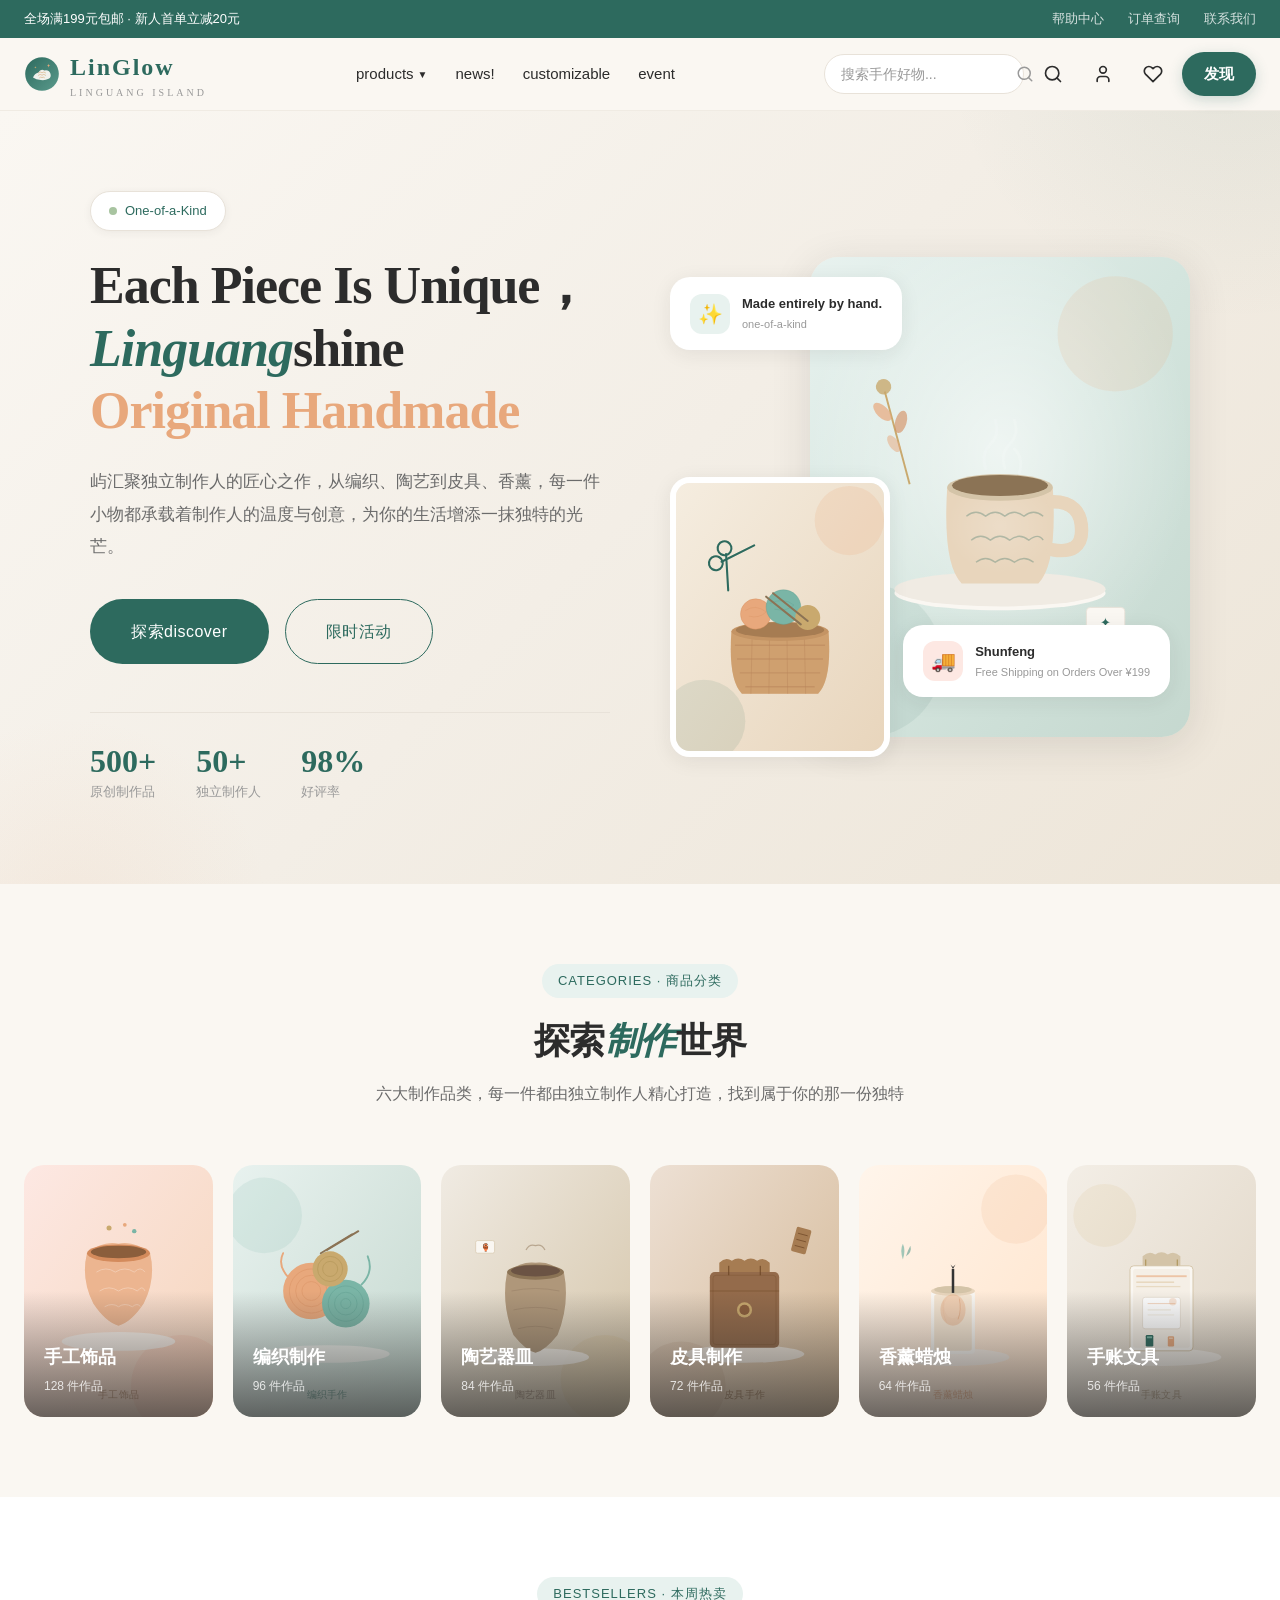
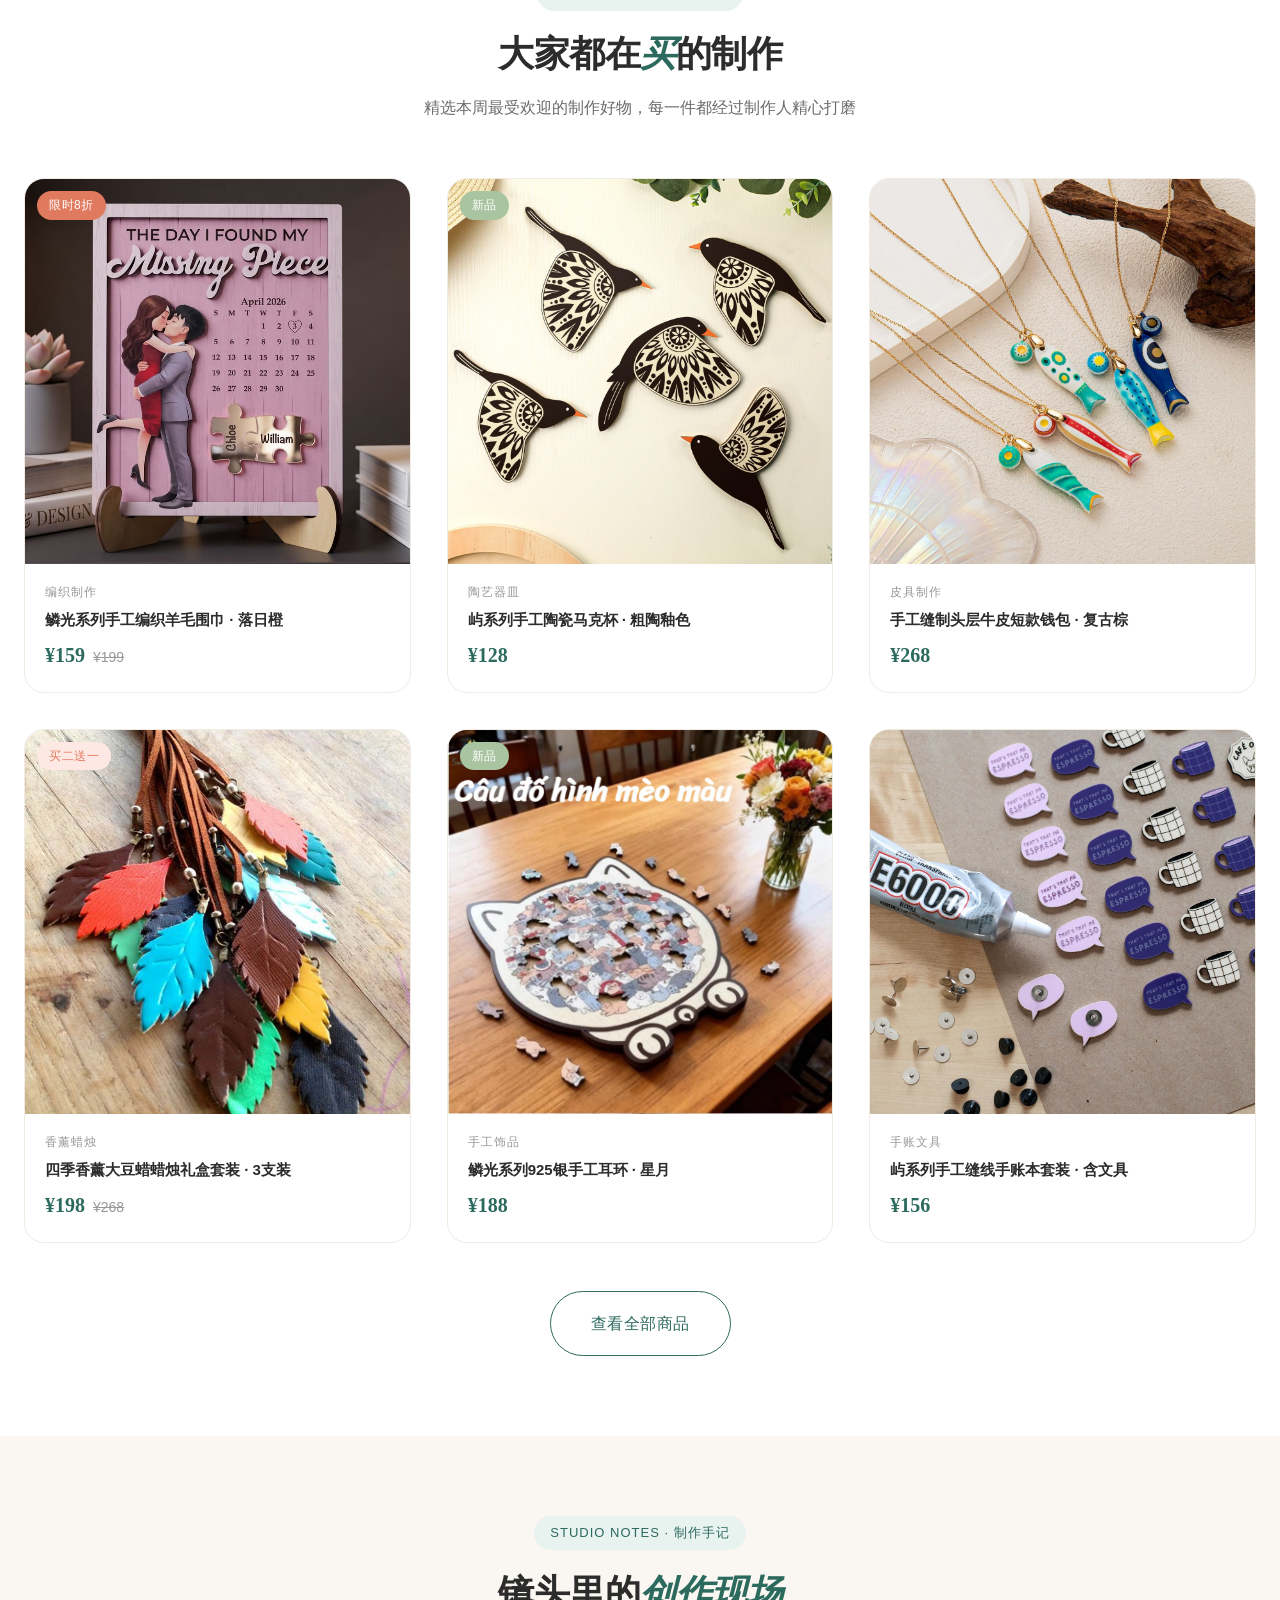
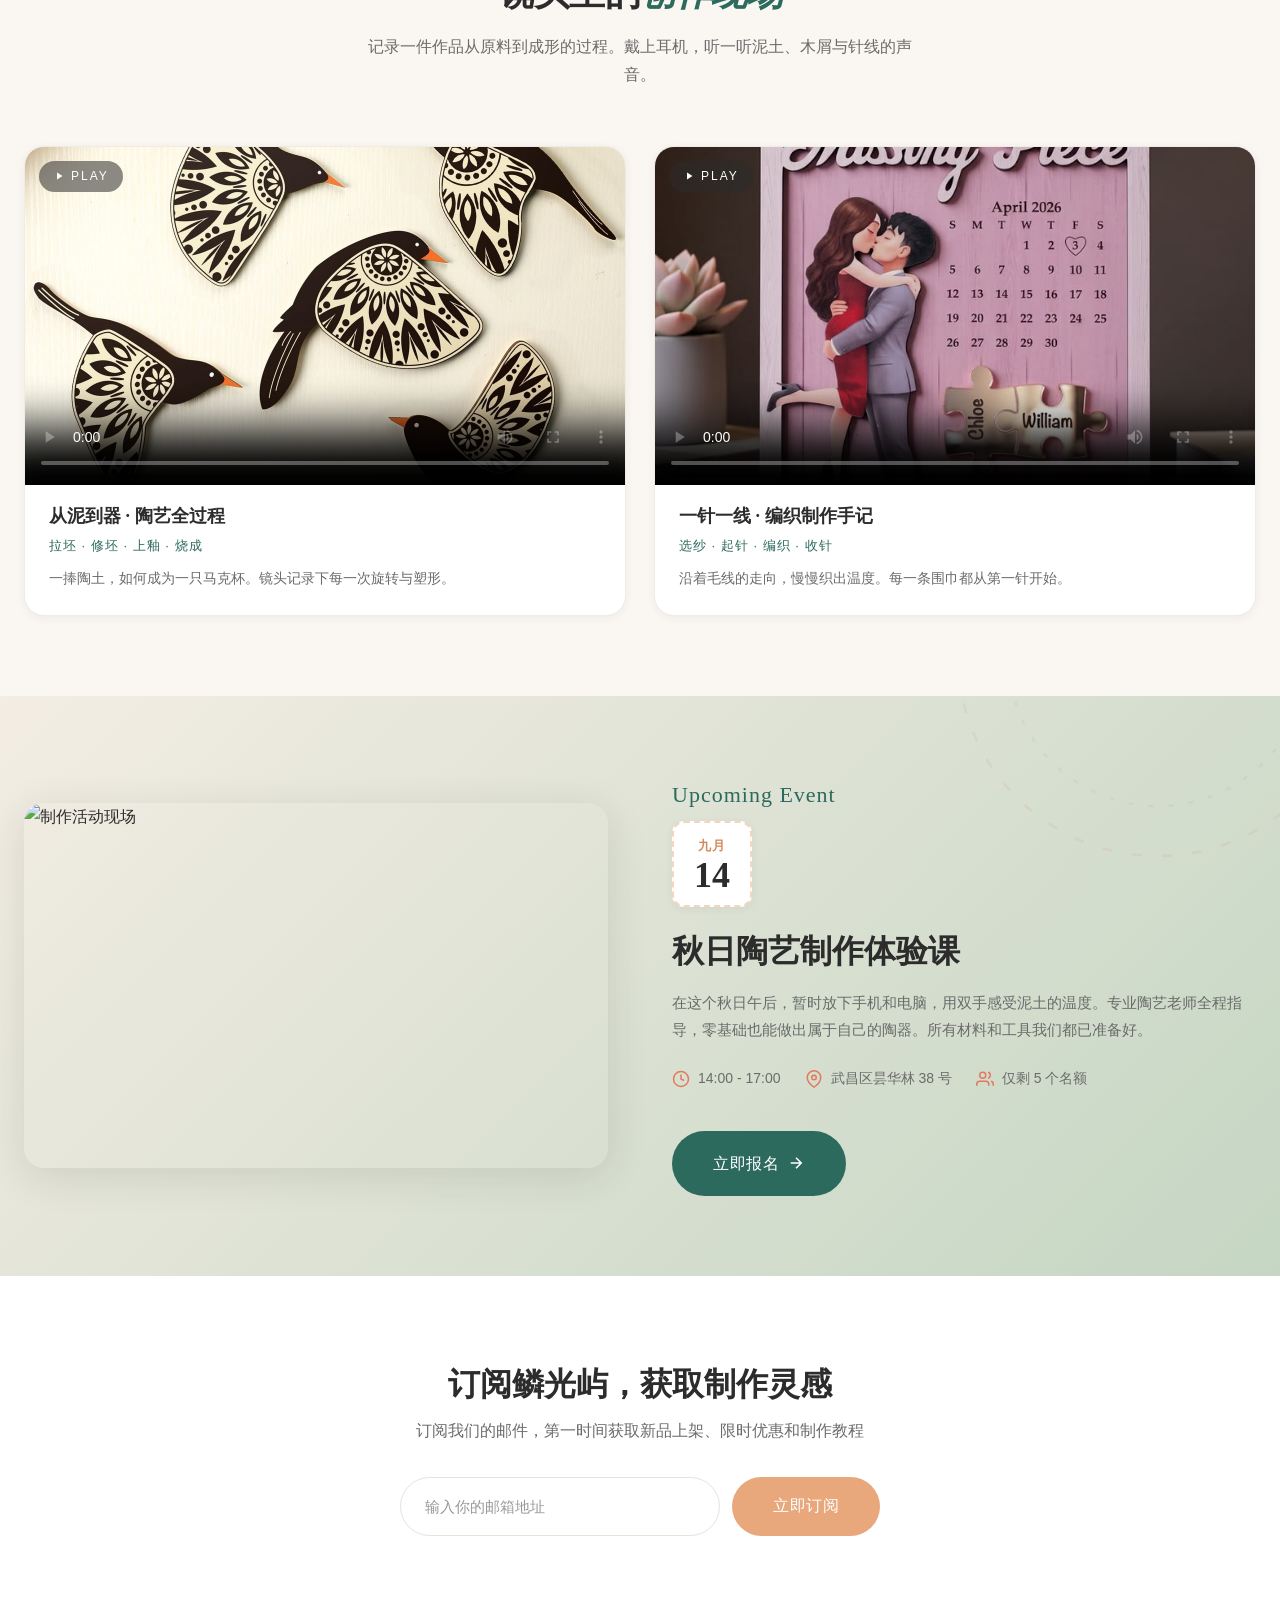
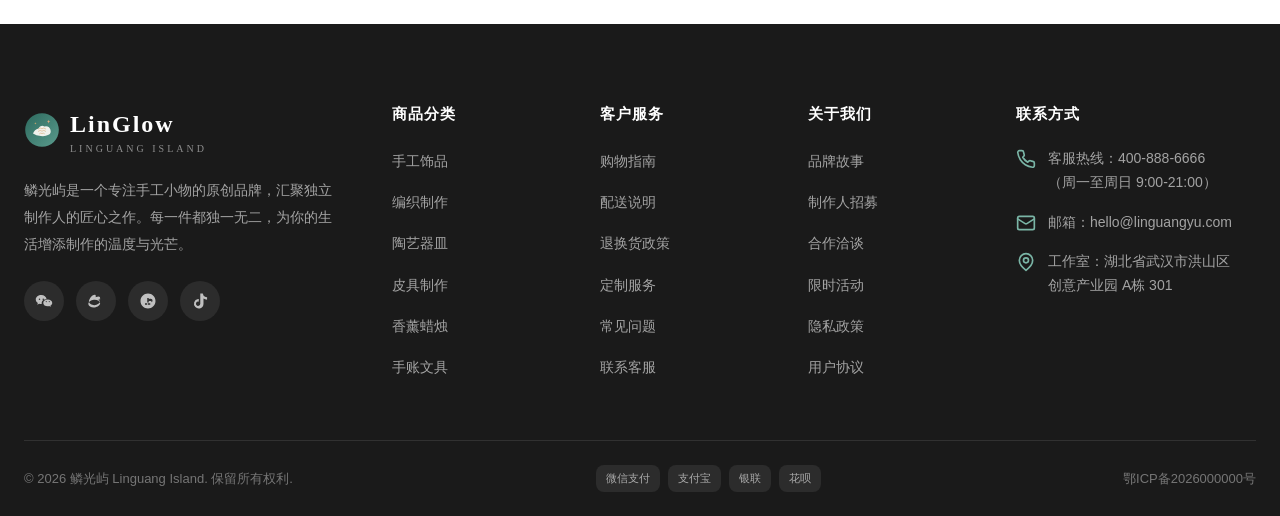
==== commit 94dafc99: "Add files via upload" ====
--- a/index.html
+++ b/index.html
@@ -54,7 +54,7 @@
               </div>
             </div>
           </div>
-          <div class="nav-item"><a href="products.html?sort=new" class="nav-link">news!</a></div>
+          <div class="nav-item"><a href="news.html" class="nav-link">news!</a></div>
           <div class="nav-item"><a href="custom.html" class="nav-link">customizable</a></div>
           <div class="nav-item"><a href="event.html" class="nav-link">event</a></div>
         </nav>
@@ -78,8 +78,6 @@
           <button class="action-btn mobile-menu-btn" aria-label="菜单">
             <svg viewBox="0 0 24 24" fill="none" stroke="currentColor" stroke-width="2" stroke-linecap="round" stroke-linejoin="round"><line x1="4" x2="20" y1="12" y2="12"/><line x1="4" x2="20" y1="6" y2="6"/><line x1="4" x2="20" y1="18" y2="18"/></svg>
           </button>
-          <a href="products.html" class="mobile-header-link">products</a>
-          <a href="event.html" class="mobile-header-link">活动</a>
         </div>
       </div>
     </div>
@@ -96,8 +94,8 @@
     </div>
     <nav class="mobile-nav-list">
       <a href="products.html" class="mobile-nav-link">products</a>
-      <a href="products.html?sort=new" class="mobile-nav-link">news!</a>
-      <a href="custom.html" class="mobile-nav-link">customizable</a>
+      <a href="news.html" class="mobile-nav-link">news!</a>
+      <a href="custom.html" class="mobile-nav-link">定制</a>
       <a href="event.html" class="mobile-nav-link">event</a>
     </nav>
   </div>
